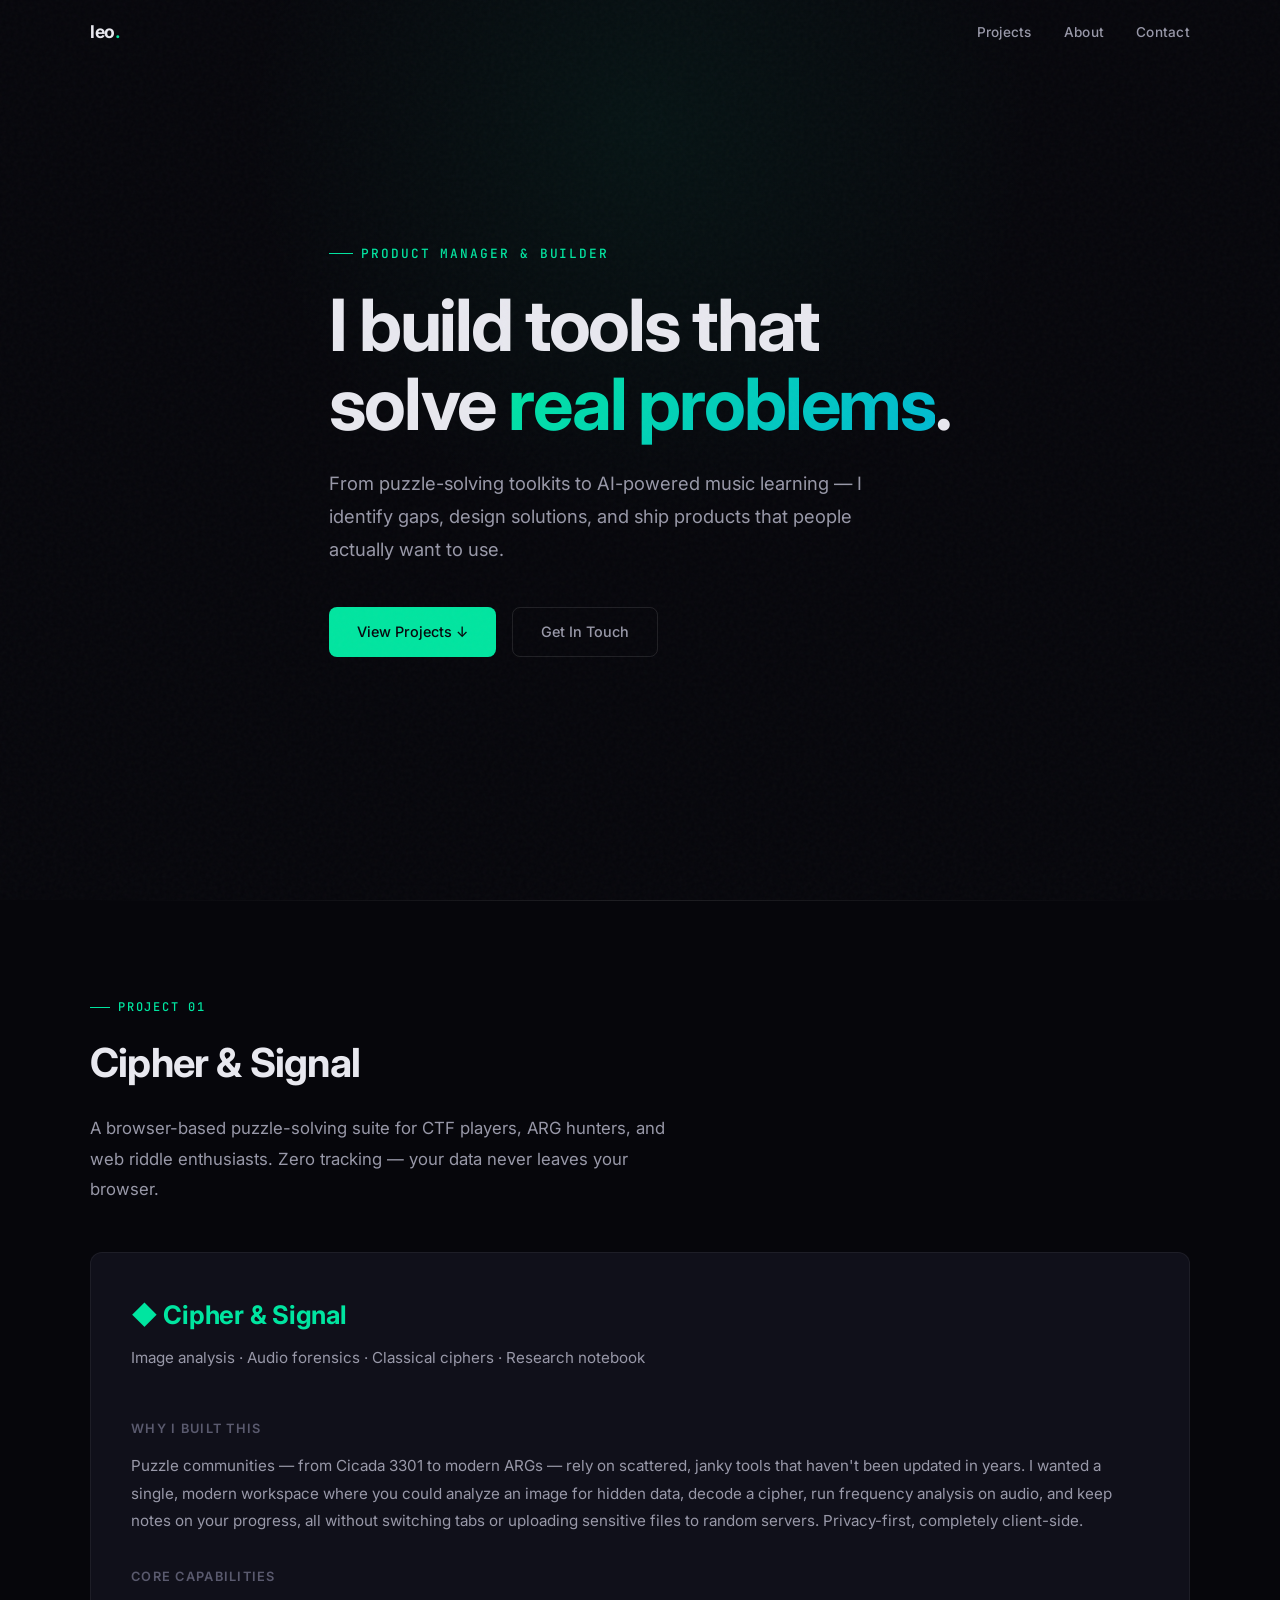
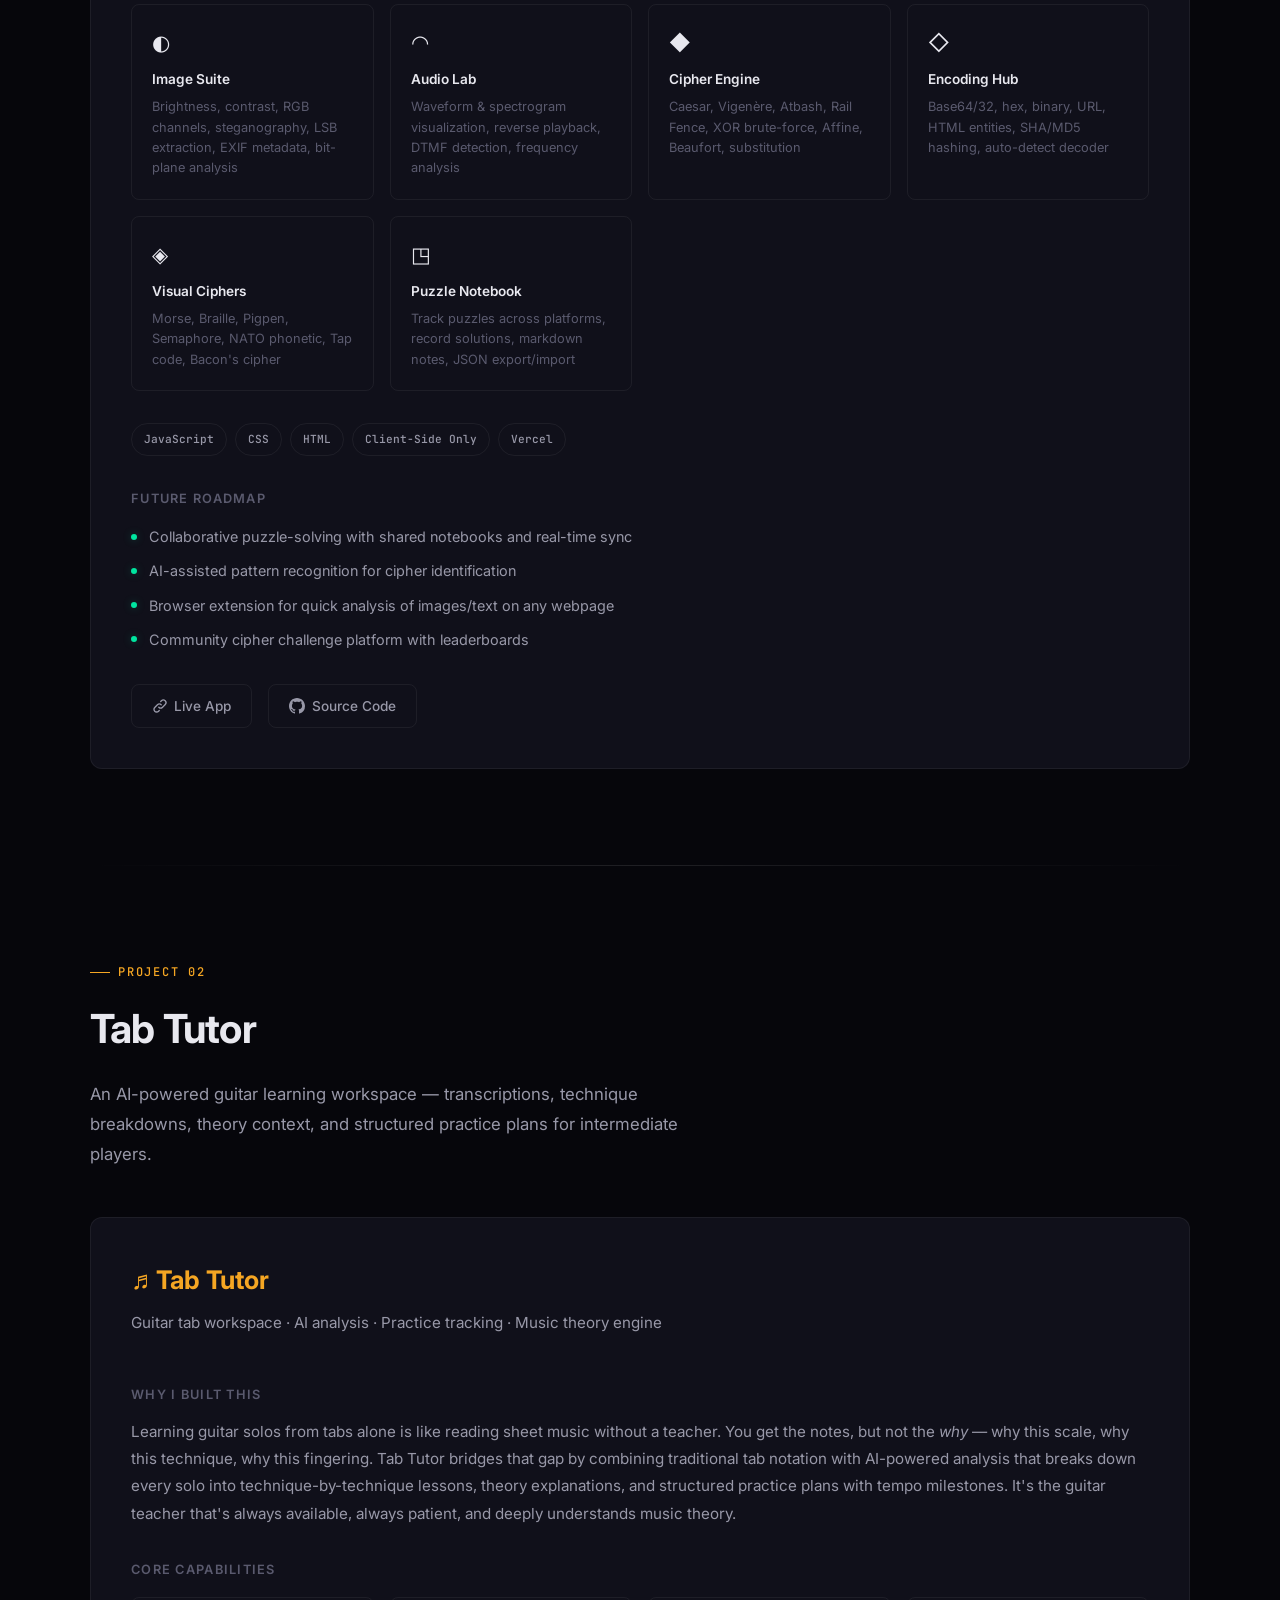
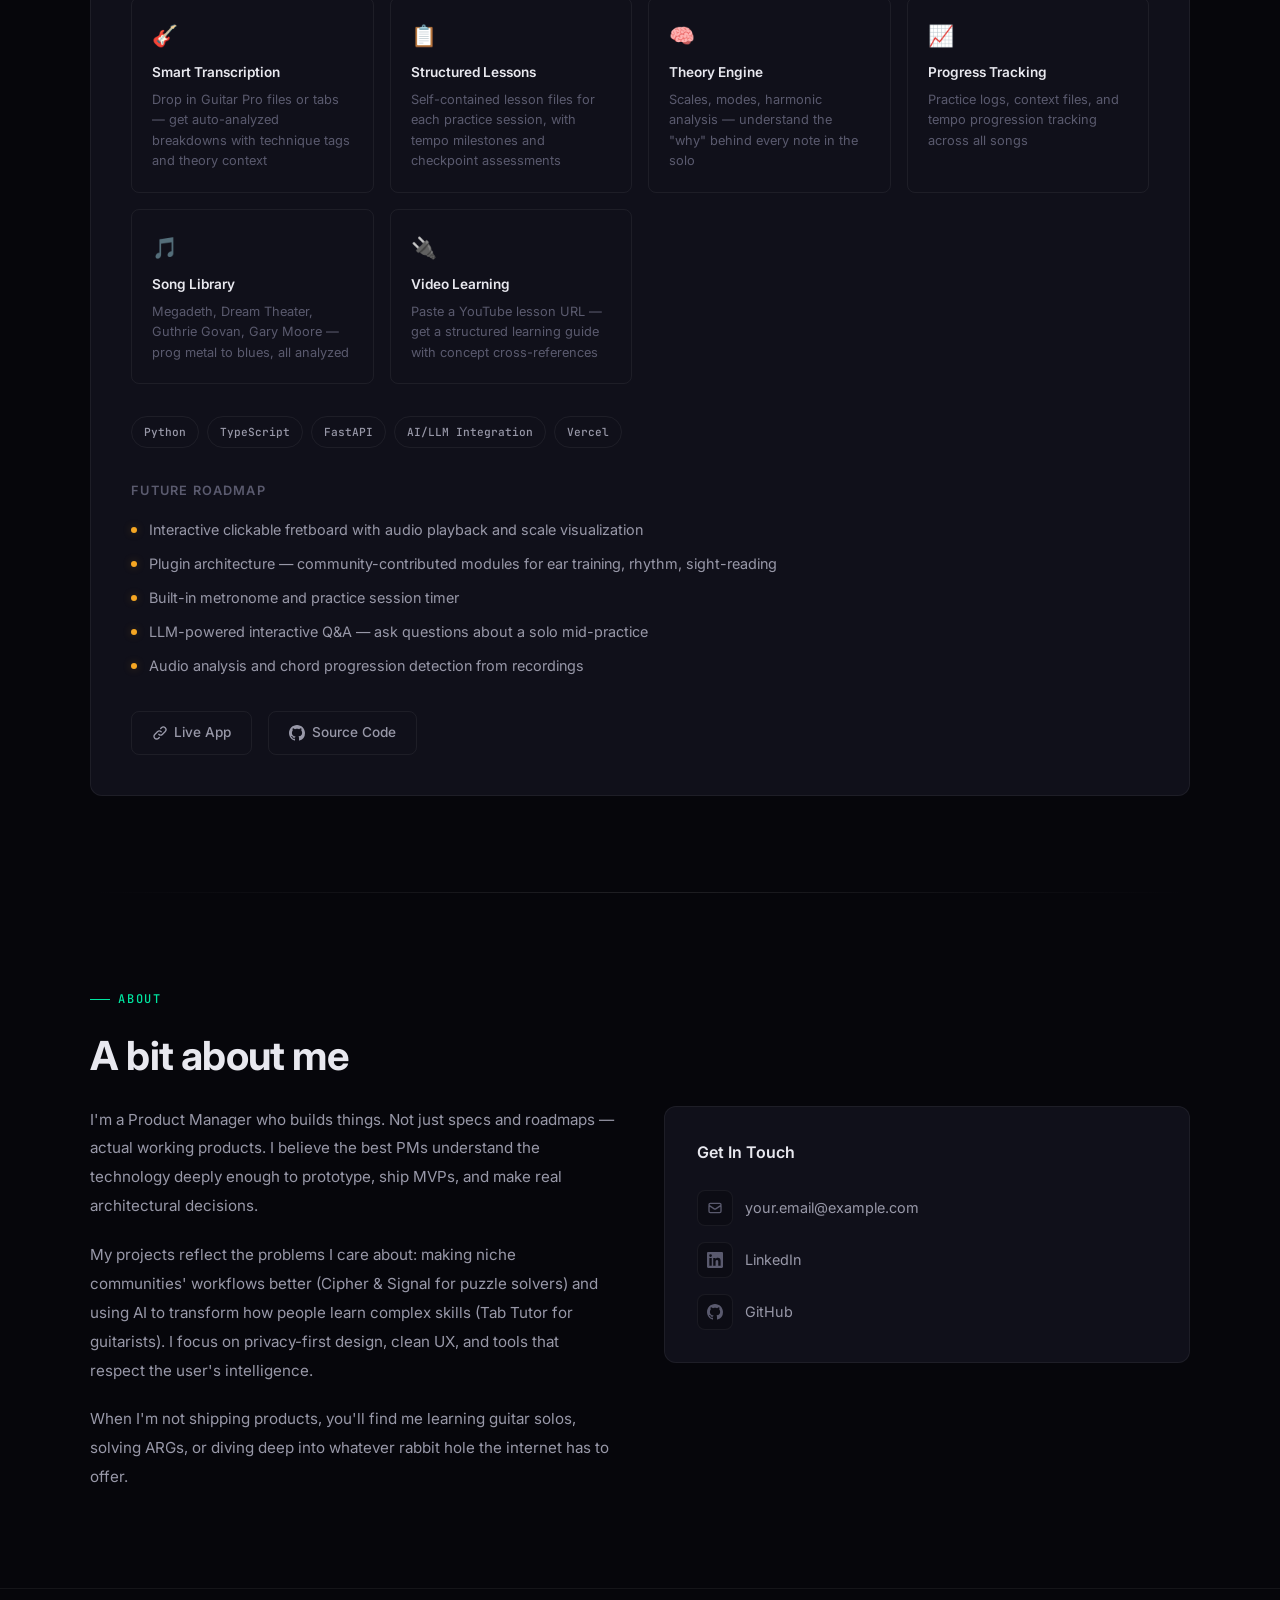
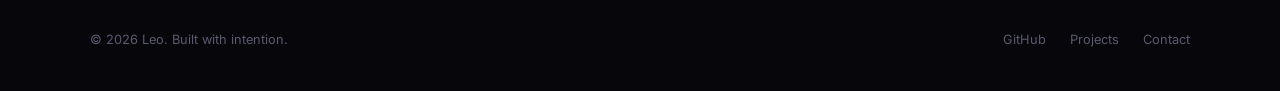
==== index.html @ 33e95590 "Portfolio website" ====
<!DOCTYPE html>
<html lang="en">
<head>
  <meta charset="UTF-8" />
  <meta name="viewport" content="width=device-width, initial-scale=1.0" />
  <title>Leo — Product Manager & Builder</title>
  <meta name="description" content="Portfolio of Leo — Product Manager building tools at the intersection of puzzle-solving, music, and AI." />
  <link rel="stylesheet" href="style.css" />
  <link rel="icon" href="data:image/svg+xml,<svg xmlns='http://www.w3.org/2000/svg' viewBox='0 0 100 100'><text y='.9em' font-size='90'>◆</text></svg>" />
</head>
<body>

  <!-- Navigation -->
  <nav class="nav">
    <div class="nav-inner">
      <a href="#" class="nav-logo">leo<span>.</span></a>
      <ul class="nav-links">
        <li><a href="#projects">Projects</a></li>
        <li><a href="#about">About</a></li>
        <li><a href="#contact">Contact</a></li>
      </ul>
      <button class="nav-toggle" aria-label="Toggle navigation">
        <span></span>
        <span></span>
        <span></span>
      </button>
    </div>
  </nav>

  <!-- Hero -->
  <section class="hero" id="hero">
    <div class="container hero-content">
      <p class="hero-label fade-up">Product Manager & Builder</p>
      <h1 class="fade-up delay-1">
        I build tools that<br />
        solve <span class="highlight">real problems</span>.
      </h1>
      <p class="hero-description fade-up delay-2">
        From puzzle-solving toolkits to AI-powered music learning — I identify gaps, design solutions, and ship products that people actually want to use.
      </p>
      <div class="hero-cta fade-up delay-3">
        <a href="#projects" class="btn btn-primary">View Projects ↓</a>
        <a href="#contact" class="btn btn-ghost">Get In Touch</a>
      </div>
    </div>
  </section>

  <hr class="section-divider" />

  <!-- Project 1: Cipher & Signal -->
  <section class="project-section" id="projects">
    <div class="container">
      <div class="fade-up">
        <p class="section-label cyan">Project 01</p>
        <h2 class="section-title">Cipher &amp; Signal</h2>
        <p class="section-description">
          A browser-based puzzle-solving suite for CTF players, ARG hunters, and web riddle enthusiasts. Zero tracking — your data never leaves your browser.
        </p>
      </div>

      <div class="project-card fade-up delay-1">
        <div class="project-header">
          <h3 class="project-name" style="color: var(--accent-cyan);">◆ Cipher &amp; Signal</h3>
          <p class="project-tagline">Image analysis · Audio forensics · Classical ciphers · Research notebook</p>
        </div>
        <div class="project-body">

          <div class="project-why">
            <h4>Why I Built This</h4>
            <p>
              Puzzle communities — from Cicada 3301 to modern ARGs — rely on scattered, janky tools that haven't been updated in years. I wanted a single, modern workspace where you could analyze an image for hidden data, decode a cipher, run frequency analysis on audio, and keep notes on your progress, all without switching tabs or uploading sensitive files to random servers. Privacy-first, completely client-side.
            </p>
          </div>

          <h4 style="font-size: 0.8rem; font-weight: 600; letter-spacing: 0.1em; text-transform: uppercase; color: var(--text-muted); margin-bottom: 1rem;">Core Capabilities</h4>
          <div class="features-grid">
            <div class="feature-item cyan">
              <div class="feature-icon">◐</div>
              <h5>Image Suite</h5>
              <p>Brightness, contrast, RGB channels, steganography, LSB extraction, EXIF metadata, bit-plane analysis</p>
            </div>
            <div class="feature-item cyan">
              <div class="feature-icon">◠</div>
              <h5>Audio Lab</h5>
              <p>Waveform &amp; spectrogram visualization, reverse playback, DTMF detection, frequency analysis</p>
            </div>
            <div class="feature-item cyan">
              <div class="feature-icon">◆</div>
              <h5>Cipher Engine</h5>
              <p>Caesar, Vigenère, Atbash, Rail Fence, XOR brute-force, Affine, Beaufort, substitution</p>
            </div>
            <div class="feature-item cyan">
              <div class="feature-icon">◇</div>
              <h5>Encoding Hub</h5>
              <p>Base64/32, hex, binary, URL, HTML entities, SHA/MD5 hashing, auto-detect decoder</p>
            </div>
            <div class="feature-item cyan">
              <div class="feature-icon">◈</div>
              <h5>Visual Ciphers</h5>
              <p>Morse, Braille, Pigpen, Semaphore, NATO phonetic, Tap code, Bacon's cipher</p>
            </div>
            <div class="feature-item cyan">
              <div class="feature-icon">◳</div>
              <h5>Puzzle Notebook</h5>
              <p>Track puzzles across platforms, record solutions, markdown notes, JSON export/import</p>
            </div>
          </div>

          <div class="tech-stack">
            <span class="tech-pill cyan">JavaScript</span>
            <span class="tech-pill cyan">CSS</span>
            <span class="tech-pill cyan">HTML</span>
            <span class="tech-pill cyan">Client-Side Only</span>
            <span class="tech-pill cyan">Vercel</span>
          </div>

          <div class="roadmap">
            <h4>Future Roadmap</h4>
            <div class="roadmap-items">
              <div class="roadmap-item">
                <span class="roadmap-dot cyan"></span>
                <span>Collaborative puzzle-solving with shared notebooks and real-time sync</span>
              </div>
              <div class="roadmap-item">
                <span class="roadmap-dot cyan"></span>
                <span>AI-assisted pattern recognition for cipher identification</span>
              </div>
              <div class="roadmap-item">
                <span class="roadmap-dot cyan"></span>
                <span>Browser extension for quick analysis of images/text on any webpage</span>
              </div>
              <div class="roadmap-item">
                <span class="roadmap-dot cyan"></span>
                <span>Community cipher challenge platform with leaderboards</span>
              </div>
            </div>
          </div>

          <div class="project-links">
            <a href="https://unravel-delta.vercel.app/" target="_blank" rel="noopener" class="project-link cyan">
              <svg xmlns="http://www.w3.org/2000/svg" fill="none" viewBox="0 0 24 24" stroke="currentColor" stroke-width="2"><path stroke-linecap="round" stroke-linejoin="round" d="M13.828 10.172a4 4 0 00-5.656 0l-4 4a4 4 0 105.656 5.656l1.102-1.101m-.758-4.899a4 4 0 005.656 0l4-4a4 4 0 00-5.656-5.656l-1.1 1.1" /></svg>
              Live App
            </a>
            <a href="https://github.com/RealBleedingLight/unravel" target="_blank" rel="noopener" class="project-link cyan">
              <svg xmlns="http://www.w3.org/2000/svg" viewBox="0 0 24 24" fill="currentColor"><path d="M12 0C5.37 0 0 5.37 0 12c0 5.31 3.435 9.795 8.205 11.385.6.105.825-.255.825-.57 0-.285-.015-1.23-.015-2.235-3.015.555-3.795-.735-4.035-1.41-.135-.345-.72-1.41-1.23-1.695-.42-.225-1.02-.78-.015-.795.945-.015 1.62.87 1.845 1.23 1.08 1.815 2.805 1.305 3.495.99.105-.78.42-1.305.765-1.605-2.67-.3-5.46-1.335-5.46-5.925 0-1.305.465-2.385 1.23-3.225-.12-.3-.54-1.53.12-3.18 0 0 1.005-.315 3.3 1.23.96-.27 1.98-.405 3-.405s2.04.135 3 .405c2.295-1.56 3.3-1.23 3.3-1.23.66 1.65.24 2.88.12 3.18.765.84 1.23 1.905 1.23 3.225 0 4.605-2.805 5.625-5.475 5.925.435.375.81 1.095.81 2.22 0 1.605-.015 2.895-.015 3.3 0 .315.225.69.825.57A12.02 12.02 0 0024 12c0-6.63-5.37-12-12-12z"/></svg>
              Source Code
            </a>
          </div>

        </div>
      </div>
    </div>
  </section>

  <hr class="section-divider" />

  <!-- Project 2: Tab Tutor -->
  <section class="project-section">
    <div class="container">
      <div class="fade-up">
        <p class="section-label amber">Project 02</p>
        <h2 class="section-title">Tab Tutor</h2>
        <p class="section-description">
          An AI-powered guitar learning workspace — transcriptions, technique breakdowns, theory context, and structured practice plans for intermediate players.
        </p>
      </div>

      <div class="project-card fade-up delay-1">
        <div class="project-header">
          <h3 class="project-name" style="color: var(--accent-amber);">♬ Tab Tutor</h3>
          <p class="project-tagline">Guitar tab workspace · AI analysis · Practice tracking · Music theory engine</p>
        </div>
        <div class="project-body">

          <div class="project-why">
            <h4>Why I Built This</h4>
            <p>
              Learning guitar solos from tabs alone is like reading sheet music without a teacher. You get the notes, but not the <em>why</em> — why this scale, why this technique, why this fingering. Tab Tutor bridges that gap by combining traditional tab notation with AI-powered analysis that breaks down every solo into technique-by-technique lessons, theory explanations, and structured practice plans with tempo milestones. It's the guitar teacher that's always available, always patient, and deeply understands music theory.
            </p>
          </div>

          <h4 style="font-size: 0.8rem; font-weight: 600; letter-spacing: 0.1em; text-transform: uppercase; color: var(--text-muted); margin-bottom: 1rem;">Core Capabilities</h4>
          <div class="features-grid">
            <div class="feature-item amber">
              <div class="feature-icon">🎸</div>
              <h5>Smart Transcription</h5>
              <p>Drop in Guitar Pro files or tabs — get auto-analyzed breakdowns with technique tags and theory context</p>
            </div>
            <div class="feature-item amber">
              <div class="feature-icon">📋</div>
              <h5>Structured Lessons</h5>
              <p>Self-contained lesson files for each practice session, with tempo milestones and checkpoint assessments</p>
            </div>
            <div class="feature-item amber">
              <div class="feature-icon">🧠</div>
              <h5>Theory Engine</h5>
              <p>Scales, modes, harmonic analysis — understand the "why" behind every note in the solo</p>
            </div>
            <div class="feature-item amber">
              <div class="feature-icon">📈</div>
              <h5>Progress Tracking</h5>
              <p>Practice logs, context files, and tempo progression tracking across all songs</p>
            </div>
            <div class="feature-item amber">
              <div class="feature-icon">🎵</div>
              <h5>Song Library</h5>
              <p>Megadeth, Dream Theater, Guthrie Govan, Gary Moore — prog metal to blues, all analyzed</p>
            </div>
            <div class="feature-item amber">
              <div class="feature-icon">🔌</div>
              <h5>Video Learning</h5>
              <p>Paste a YouTube lesson URL — get a structured learning guide with concept cross-references</p>
            </div>
          </div>

          <div class="tech-stack">
            <span class="tech-pill amber">Python</span>
            <span class="tech-pill amber">TypeScript</span>
            <span class="tech-pill amber">FastAPI</span>
            <span class="tech-pill amber">AI/LLM Integration</span>
            <span class="tech-pill amber">Vercel</span>
          </div>

          <div class="roadmap">
            <h4>Future Roadmap</h4>
            <div class="roadmap-items">
              <div class="roadmap-item">
                <span class="roadmap-dot amber"></span>
                <span>Interactive clickable fretboard with audio playback and scale visualization</span>
              </div>
              <div class="roadmap-item">
                <span class="roadmap-dot amber"></span>
                <span>Plugin architecture — community-contributed modules for ear training, rhythm, sight-reading</span>
              </div>
              <div class="roadmap-item">
                <span class="roadmap-dot amber"></span>
                <span>Built-in metronome and practice session timer</span>
              </div>
              <div class="roadmap-item">
                <span class="roadmap-dot amber"></span>
                <span>LLM-powered interactive Q&amp;A — ask questions about a solo mid-practice</span>
              </div>
              <div class="roadmap-item">
                <span class="roadmap-dot amber"></span>
                <span>Audio analysis and chord progression detection from recordings</span>
              </div>
            </div>
          </div>

          <div class="project-links">
            <a href="https://tab-tutor-x.vercel.app/login" target="_blank" rel="noopener" class="project-link amber">
              <svg xmlns="http://www.w3.org/2000/svg" fill="none" viewBox="0 0 24 24" stroke="currentColor" stroke-width="2"><path stroke-linecap="round" stroke-linejoin="round" d="M13.828 10.172a4 4 0 00-5.656 0l-4 4a4 4 0 105.656 5.656l1.102-1.101m-.758-4.899a4 4 0 005.656 0l4-4a4 4 0 00-5.656-5.656l-1.1 1.1" /></svg>
              Live App
            </a>
            <a href="https://github.com/RealBleedingLight/tab" target="_blank" rel="noopener" class="project-link amber">
              <svg xmlns="http://www.w3.org/2000/svg" viewBox="0 0 24 24" fill="currentColor"><path d="M12 0C5.37 0 0 5.37 0 12c0 5.31 3.435 9.795 8.205 11.385.6.105.825-.255.825-.57 0-.285-.015-1.23-.015-2.235-3.015.555-3.795-.735-4.035-1.41-.135-.345-.72-1.41-1.23-1.695-.42-.225-1.02-.78-.015-.795.945-.015 1.62.87 1.845 1.23 1.08 1.815 2.805 1.305 3.495.99.105-.78.42-1.305.765-1.605-2.67-.3-5.46-1.335-5.46-5.925 0-1.305.465-2.385 1.23-3.225-.12-.3-.54-1.53.12-3.18 0 0 1.005-.315 3.3 1.23.96-.27 1.98-.405 3-.405s2.04.135 3 .405c2.295-1.56 3.3-1.23 3.3-1.23.66 1.65.24 2.88.12 3.18.765.84 1.23 1.905 1.23 3.225 0 4.605-2.805 5.625-5.475 5.925.435.375.81 1.095.81 2.22 0 1.605-.015 2.895-.015 3.3 0 .315.225.69.825.57A12.02 12.02 0 0024 12c0-6.63-5.37-12-12-12z"/></svg>
              Source Code
            </a>
          </div>

        </div>
      </div>
    </div>
  </section>

  <hr class="section-divider" />

  <!-- About & Contact -->
  <section id="about">
    <div class="container">
      <div class="fade-up">
        <p class="section-label cyan">About</p>
        <h2 class="section-title">A bit about me</h2>
      </div>

      <div class="about-grid fade-up delay-1">
        <div class="about-text">
          <p>
            I'm a Product Manager who builds things. Not just specs and roadmaps — actual working products. I believe the best PMs understand the technology deeply enough to prototype, ship MVPs, and make real architectural decisions.
          </p>
          <p>
            My projects reflect the problems I care about: making niche communities' workflows better (Cipher &amp; Signal for puzzle solvers) and using AI to transform how people learn complex skills (Tab Tutor for guitarists). I focus on privacy-first design, clean UX, and tools that respect the user's intelligence.
          </p>
          <p>
            When I'm not shipping products, you'll find me learning guitar solos, solving ARGs, or diving deep into whatever rabbit hole the internet has to offer.
          </p>
        </div>

        <div class="contact-card" id="contact">
          <h3>Get In Touch</h3>
          <div class="contact-list">
            <a href="mailto:your.email@example.com" class="contact-item">
              <div class="contact-icon">
                <svg xmlns="http://www.w3.org/2000/svg" fill="none" viewBox="0 0 24 24" stroke="currentColor" stroke-width="2"><path stroke-linecap="round" stroke-linejoin="round" d="M3 8l7.89 5.26a2 2 0 002.22 0L21 8M5 19h14a2 2 0 002-2V7a2 2 0 00-2-2H5a2 2 0 00-2 2v10a2 2 0 002 2z" /></svg>
              </div>
              your.email@example.com
            </a>
            <a href="https://linkedin.com/in/your-profile" target="_blank" rel="noopener" class="contact-item">
              <div class="contact-icon">
                <svg xmlns="http://www.w3.org/2000/svg" viewBox="0 0 24 24" fill="currentColor"><path d="M20.447 20.452h-3.554v-5.569c0-1.328-.027-3.037-1.852-3.037-1.853 0-2.136 1.445-2.136 2.939v5.667H9.351V9h3.414v1.561h.046c.477-.9 1.637-1.85 3.37-1.85 3.601 0 4.267 2.37 4.267 5.455v6.286zM5.337 7.433a2.062 2.062 0 01-2.063-2.065 2.064 2.064 0 112.063 2.065zm1.782 13.019H3.555V9h3.564v11.452zM22.225 0H1.771C.792 0 0 .774 0 1.729v20.542C0 23.227.792 24 1.771 24h20.451C23.2 24 24 23.227 24 22.271V1.729C24 .774 23.2 0 22.222 0h.003z"/></svg>
              </div>
              LinkedIn
            </a>
            <a href="https://github.com/RealBleedingLight" target="_blank" rel="noopener" class="contact-item">
              <div class="contact-icon">
                <svg xmlns="http://www.w3.org/2000/svg" viewBox="0 0 24 24" fill="currentColor"><path d="M12 0C5.37 0 0 5.37 0 12c0 5.31 3.435 9.795 8.205 11.385.6.105.825-.255.825-.57 0-.285-.015-1.23-.015-2.235-3.015.555-3.795-.735-4.035-1.41-.135-.345-.72-1.41-1.23-1.695-.42-.225-1.02-.78-.015-.795.945-.015 1.62.87 1.845 1.23 1.08 1.815 2.805 1.305 3.495.99.105-.78.42-1.305.765-1.605-2.67-.3-5.46-1.335-5.46-5.925 0-1.305.465-2.385 1.23-3.225-.12-.3-.54-1.53.12-3.18 0 0 1.005-.315 3.3 1.23.96-.27 1.98-.405 3-.405s2.04.135 3 .405c2.295-1.56 3.3-1.23 3.3-1.23.66 1.65.24 2.88.12 3.18.765.84 1.23 1.905 1.23 3.225 0 4.605-2.805 5.625-5.475 5.925.435.375.81 1.095.81 2.22 0 1.605-.015 2.895-.015 3.3 0 .315.225.69.825.57A12.02 12.02 0 0024 12c0-6.63-5.37-12-12-12z"/></svg>
              </div>
              GitHub
            </a>
          </div>
        </div>
      </div>
    </div>
  </section>

  <!-- Footer -->
  <footer class="footer">
    <div class="footer-inner">
      <p class="footer-text">© 2026 Leo. Built with intention.</p>
      <div class="footer-links">
        <a href="https://github.com/RealBleedingLight" target="_blank" rel="noopener">GitHub</a>
        <a href="#projects">Projects</a>
        <a href="#contact">Contact</a>
      </div>
    </div>
  </footer>

  <script src="script.js"></script>
</body>
</html>
---- style.css ----
/* ============================================
   Portfolio — Dark Theme
   ============================================ */

@import url('https://fonts.googleapis.com/css2?family=Inter:wght@300;400;500;600;700&family=JetBrains+Mono:wght@400;500&display=swap');

/* --- Reset & Base --- */
*, *::before, *::after {
  margin: 0;
  padding: 0;
  box-sizing: border-box;
}

:root {
  --bg-primary: #06060b;
  --bg-secondary: #0c0c14;
  --bg-card: #10101a;
  --bg-card-hover: #14142a;
  --border-subtle: rgba(255, 255, 255, 0.06);
  --border-accent: rgba(255, 255, 255, 0.1);

  --text-primary: #e8e8ef;
  --text-secondary: #9898a8;
  --text-muted: #5a5a6e;

  --accent-cyan: #00e5a0;
  --accent-cyan-dim: rgba(0, 229, 160, 0.15);
  --accent-cyan-glow: rgba(0, 229, 160, 0.25);

  --accent-amber: #f5a623;
  --accent-amber-dim: rgba(245, 166, 35, 0.15);
  --accent-amber-glow: rgba(245, 166, 35, 0.25);

  --font-body: 'Inter', -apple-system, BlinkMacSystemFont, sans-serif;
  --font-mono: 'JetBrains Mono', 'Fira Code', monospace;

  --radius: 12px;
  --radius-sm: 8px;
  --transition: 0.3s cubic-bezier(0.4, 0, 0.2, 1);
}

html {
  scroll-behavior: smooth;
  scrollbar-width: thin;
  scrollbar-color: var(--text-muted) transparent;
}

body {
  font-family: var(--font-body);
  background: var(--bg-primary);
  color: var(--text-primary);
  line-height: 1.7;
  -webkit-font-smoothing: antialiased;
  overflow-x: hidden;
}

::selection {
  background: var(--accent-cyan-dim);
  color: var(--accent-cyan);
}

a {
  text-decoration: none;
  color: inherit;
  transition: color var(--transition);
}

img {
  max-width: 100%;
  display: block;
}

/* --- Noise Texture Overlay --- */
body::before {
  content: '';
  position: fixed;
  inset: 0;
  background-image: url("data:image/svg+xml,%3Csvg viewBox='0 0 256 256' xmlns='http://www.w3.org/2000/svg'%3E%3Cfilter id='n'%3E%3CfeTurbulence type='fractalNoise' baseFrequency='0.9' numOctaves='4' stitchTiles='stitch'/%3E%3C/filter%3E%3Crect width='100%25' height='100%25' filter='url(%23n)' opacity='0.03'/%3E%3C/svg%3E");
  pointer-events: none;
  z-index: 9999;
}

/* --- Navigation --- */
.nav {
  position: fixed;
  top: 0;
  left: 0;
  width: 100%;
  z-index: 1000;
  padding: 0 2rem;
  transition: background var(--transition), backdrop-filter var(--transition);
}

.nav.scrolled {
  background: rgba(6, 6, 11, 0.85);
  backdrop-filter: blur(20px) saturate(1.2);
  border-bottom: 1px solid var(--border-subtle);
}

.nav-inner {
  max-width: 1100px;
  margin: 0 auto;
  display: flex;
  align-items: center;
  justify-content: space-between;
  height: 64px;
}

.nav-logo {
  font-weight: 700;
  font-size: 1.1rem;
  letter-spacing: -0.02em;
  color: var(--text-primary);
}

.nav-logo span {
  color: var(--accent-cyan);
}

.nav-links {
  display: flex;
  gap: 2rem;
  list-style: none;
}

.nav-links a {
  font-size: 0.85rem;
  font-weight: 500;
  color: var(--text-secondary);
  letter-spacing: 0.02em;
  position: relative;
  padding: 0.25rem 0;
}

.nav-links a::after {
  content: '';
  position: absolute;
  bottom: -2px;
  left: 0;
  width: 0;
  height: 2px;
  background: var(--accent-cyan);
  transition: width var(--transition);
  border-radius: 1px;
}

.nav-links a:hover {
  color: var(--text-primary);
}

.nav-links a:hover::after {
  width: 100%;
}

/* Mobile nav toggle */
.nav-toggle {
  display: none;
  background: none;
  border: none;
  cursor: pointer;
  padding: 0.5rem;
}

.nav-toggle span {
  display: block;
  width: 22px;
  height: 2px;
  background: var(--text-secondary);
  margin: 5px 0;
  transition: var(--transition);
  border-radius: 2px;
}

/* --- Sections --- */
section {
  padding: 6rem 2rem;
}

.container {
  max-width: 1100px;
  margin: 0 auto;
}

/* --- Hero --- */
.hero {
  min-height: 100vh;
  display: flex;
  align-items: center;
  position: relative;
  overflow: hidden;
}

.hero::before {
  content: '';
  position: absolute;
  top: -30%;
  left: 50%;
  transform: translateX(-50%);
  width: 800px;
  height: 800px;
  background: radial-gradient(circle, rgba(0, 229, 160, 0.06) 0%, transparent 70%);
  pointer-events: none;
}

.hero-content {
  position: relative;
  z-index: 1;
}

.hero-label {
  font-family: var(--font-mono);
  font-size: 0.8rem;
  font-weight: 500;
  color: var(--accent-cyan);
  letter-spacing: 0.15em;
  text-transform: uppercase;
  margin-bottom: 1.25rem;
  display: flex;
  align-items: center;
  gap: 0.5rem;
}

.hero-label::before {
  content: '';
  width: 24px;
  height: 1px;
  background: var(--accent-cyan);
}

.hero h1 {
  font-size: clamp(2.8rem, 6vw, 4.5rem);
  font-weight: 700;
  letter-spacing: -0.03em;
  line-height: 1.1;
  margin-bottom: 1.5rem;
}

.hero h1 .highlight {
  background: linear-gradient(135deg, var(--accent-cyan), #00b8d4);
  -webkit-background-clip: text;
  -webkit-text-fill-color: transparent;
  background-clip: text;
}

.hero-description {
  font-size: 1.15rem;
  color: var(--text-secondary);
  max-width: 560px;
  line-height: 1.8;
  margin-bottom: 2.5rem;
}

.hero-cta {
  display: flex;
  gap: 1rem;
  flex-wrap: wrap;
}

.btn {
  display: inline-flex;
  align-items: center;
  gap: 0.5rem;
  padding: 0.75rem 1.75rem;
  border-radius: var(--radius-sm);
  font-size: 0.9rem;
  font-weight: 500;
  transition: all var(--transition);
  cursor: pointer;
  border: none;
  font-family: var(--font-body);
}

.btn-primary {
  background: var(--accent-cyan);
  color: var(--bg-primary);
}

.btn-primary:hover {
  box-shadow: 0 0 30px var(--accent-cyan-glow);
  transform: translateY(-2px);
}

.btn-ghost {
  background: transparent;
  color: var(--text-secondary);
  border: 1px solid var(--border-accent);
}

.btn-ghost:hover {
  border-color: var(--text-secondary);
  color: var(--text-primary);
  transform: translateY(-2px);
}

/* --- Section Headers --- */
.section-label {
  font-family: var(--font-mono);
  font-size: 0.75rem;
  font-weight: 500;
  letter-spacing: 0.15em;
  text-transform: uppercase;
  margin-bottom: 0.75rem;
  display: flex;
  align-items: center;
  gap: 0.5rem;
}

.section-label::before {
  content: '';
  width: 20px;
  height: 1px;
}

.section-label.cyan {
  color: var(--accent-cyan);
}

.section-label.cyan::before {
  background: var(--accent-cyan);
}

.section-label.amber {
  color: var(--accent-amber);
}

.section-label.amber::before {
  background: var(--accent-amber);
}

.section-title {
  font-size: clamp(1.8rem, 4vw, 2.5rem);
  font-weight: 700;
  letter-spacing: -0.02em;
  margin-bottom: 1rem;
}

.section-description {
  font-size: 1.05rem;
  color: var(--text-secondary);
  max-width: 600px;
  line-height: 1.8;
  margin-bottom: 3rem;
}

/* --- Project Cards --- */
.project-section {
  position: relative;
}

.project-card {
  background: var(--bg-card);
  border: 1px solid var(--border-subtle);
  border-radius: var(--radius);
  overflow: hidden;
  transition: all var(--transition);
}

.project-card:hover {
  border-color: var(--border-accent);
  background: var(--bg-card-hover);
}

.project-header {
  padding: 2.5rem 2.5rem 0;
}

.project-body {
  padding: 1.5rem 2.5rem 2.5rem;
}

.project-name {
  font-size: 1.6rem;
  font-weight: 700;
  letter-spacing: -0.01em;
  margin-bottom: 0.5rem;
}

.project-tagline {
  font-size: 0.95rem;
  color: var(--text-secondary);
  margin-bottom: 1.5rem;
}

.project-why {
  margin-bottom: 2rem;
}

.project-why h4 {
  font-size: 0.8rem;
  font-weight: 600;
  letter-spacing: 0.1em;
  text-transform: uppercase;
  color: var(--text-muted);
  margin-bottom: 0.75rem;
}

.project-why p {
  color: var(--text-secondary);
  font-size: 0.95rem;
  line-height: 1.8;
}

/* Feature grid */
.features-grid {
  display: grid;
  grid-template-columns: repeat(auto-fit, minmax(200px, 1fr));
  gap: 1rem;
  margin-bottom: 2rem;
}

.feature-item {
  padding: 1.25rem;
  border-radius: var(--radius-sm);
  border: 1px solid var(--border-subtle);
  transition: all var(--transition);
}

.feature-item:hover {
  border-color: var(--border-accent);
}

.feature-item.cyan:hover {
  border-color: rgba(0, 229, 160, 0.3);
  box-shadow: inset 0 0 30px rgba(0, 229, 160, 0.03);
}

.feature-item.amber:hover {
  border-color: rgba(245, 166, 35, 0.3);
  box-shadow: inset 0 0 30px rgba(245, 166, 35, 0.03);
}

.feature-icon {
  font-size: 1.3rem;
  margin-bottom: 0.5rem;
}

.feature-item h5 {
  font-size: 0.85rem;
  font-weight: 600;
  margin-bottom: 0.35rem;
}

.feature-item p {
  font-size: 0.8rem;
  color: var(--text-muted);
  line-height: 1.6;
}

/* Tech stack pills */
.tech-stack {
  display: flex;
  flex-wrap: wrap;
  gap: 0.5rem;
  margin-bottom: 2rem;
}

.tech-pill {
  font-family: var(--font-mono);
  font-size: 0.7rem;
  font-weight: 500;
  padding: 0.35rem 0.75rem;
  border-radius: 100px;
  border: 1px solid var(--border-subtle);
  color: var(--text-secondary);
  transition: all var(--transition);
}

.tech-pill.cyan:hover {
  border-color: var(--accent-cyan);
  color: var(--accent-cyan);
  box-shadow: 0 0 12px var(--accent-cyan-dim);
}

.tech-pill.amber:hover {
  border-color: var(--accent-amber);
  color: var(--accent-amber);
  box-shadow: 0 0 12px var(--accent-amber-dim);
}

/* Roadmap */
.roadmap {
  margin-bottom: 2rem;
}

.roadmap h4 {
  font-size: 0.8rem;
  font-weight: 600;
  letter-spacing: 0.1em;
  text-transform: uppercase;
  color: var(--text-muted);
  margin-bottom: 1rem;
}

.roadmap-items {
  display: flex;
  flex-direction: column;
  gap: 0.6rem;
}

.roadmap-item {
  display: flex;
  align-items: flex-start;
  gap: 0.75rem;
  font-size: 0.9rem;
  color: var(--text-secondary);
}

.roadmap-dot {
  width: 6px;
  height: 6px;
  border-radius: 50%;
  margin-top: 0.55rem;
  flex-shrink: 0;
}

.roadmap-dot.cyan {
  background: var(--accent-cyan);
  box-shadow: 0 0 8px var(--accent-cyan-glow);
}

.roadmap-dot.amber {
  background: var(--accent-amber);
  box-shadow: 0 0 8px var(--accent-amber-glow);
}

/* Project links */
.project-links {
  display: flex;
  gap: 1rem;
  flex-wrap: wrap;
}

.project-link {
  display: inline-flex;
  align-items: center;
  gap: 0.4rem;
  font-size: 0.85rem;
  font-weight: 500;
  padding: 0.6rem 1.25rem;
  border-radius: var(--radius-sm);
  border: 1px solid var(--border-subtle);
  color: var(--text-secondary);
  transition: all var(--transition);
}

.project-link:hover {
  transform: translateY(-2px);
}

.project-link.cyan:hover {
  border-color: var(--accent-cyan);
  color: var(--accent-cyan);
  box-shadow: 0 0 20px var(--accent-cyan-dim);
}

.project-link.amber:hover {
  border-color: var(--accent-amber);
  color: var(--accent-amber);
  box-shadow: 0 0 20px var(--accent-amber-dim);
}

.project-link svg {
  width: 16px;
  height: 16px;
}

/* --- Divider --- */
.section-divider {
  border: none;
  height: 1px;
  background: linear-gradient(90deg, transparent, var(--border-accent), transparent);
  margin: 0 auto;
  max-width: 1100px;
}

/* --- About Section --- */
.about-grid {
  display: grid;
  grid-template-columns: 1fr 1fr;
  gap: 3rem;
  align-items: start;
}

.about-text p {
  color: var(--text-secondary);
  font-size: 0.95rem;
  line-height: 1.9;
  margin-bottom: 1.25rem;
}

.about-text p:last-child {
  margin-bottom: 0;
}

.contact-card {
  background: var(--bg-card);
  border: 1px solid var(--border-subtle);
  border-radius: var(--radius);
  padding: 2rem;
}

.contact-card h3 {
  font-size: 1rem;
  font-weight: 600;
  margin-bottom: 1.5rem;
  color: var(--text-primary);
}

.contact-list {
  display: flex;
  flex-direction: column;
  gap: 1rem;
}

.contact-item {
  display: flex;
  align-items: center;
  gap: 0.75rem;
  font-size: 0.9rem;
  color: var(--text-secondary);
  transition: color var(--transition);
}

.contact-item:hover {
  color: var(--accent-cyan);
}

.contact-icon {
  width: 36px;
  height: 36px;
  display: flex;
  align-items: center;
  justify-content: center;
  border-radius: var(--radius-sm);
  background: var(--bg-secondary);
  border: 1px solid var(--border-subtle);
  flex-shrink: 0;
}

.contact-icon svg {
  width: 16px;
  height: 16px;
  color: var(--text-muted);
  transition: color var(--transition);
}

.contact-item:hover .contact-icon svg {
  color: var(--accent-cyan);
}

/* --- Footer --- */
.footer {
  padding: 2.5rem 2rem;
  border-top: 1px solid var(--border-subtle);
}

.footer-inner {
  max-width: 1100px;
  margin: 0 auto;
  display: flex;
  align-items: center;
  justify-content: space-between;
}

.footer-text {
  font-size: 0.8rem;
  color: var(--text-muted);
}

.footer-links {
  display: flex;
  gap: 1.5rem;
}

.footer-links a {
  font-size: 0.8rem;
  color: var(--text-muted);
  transition: color var(--transition);
}

.footer-links a:hover {
  color: var(--accent-cyan);
}

/* --- Animations --- */
.fade-up {
  opacity: 0;
  transform: translateY(30px);
  transition: opacity 0.7s ease, transform 0.7s ease;
}

.fade-up.visible {
  opacity: 1;
  transform: translateY(0);
}

/* stagger delay for children */
.fade-up.delay-1 { transition-delay: 0.1s; }
.fade-up.delay-2 { transition-delay: 0.2s; }
.fade-up.delay-3 { transition-delay: 0.3s; }
.fade-up.delay-4 { transition-delay: 0.4s; }

/* --- Responsive --- */
@media (max-width: 768px) {
  section {
    padding: 4rem 1.25rem;
  }

  .nav-links {
    display: none;
    position: fixed;
    top: 64px;
    left: 0;
    width: 100%;
    flex-direction: column;
    background: rgba(6, 6, 11, 0.97);
    backdrop-filter: blur(20px);
    padding: 1.5rem;
    gap: 0;
    border-bottom: 1px solid var(--border-subtle);
  }

  .nav-links.open {
    display: flex;
  }

  .nav-links a {
    padding: 1rem 0;
    border-bottom: 1px solid var(--border-subtle);
    font-size: 1rem;
  }

  .nav-links a:last-child {
    border-bottom: none;
  }

  .nav-toggle {
    display: block;
  }

  .nav-toggle.open span:nth-child(1) {
    transform: rotate(45deg) translate(5px, 5px);
  }

  .nav-toggle.open span:nth-child(2) {
    opacity: 0;
  }

  .nav-toggle.open span:nth-child(3) {
    transform: rotate(-45deg) translate(5px, -5px);
  }

  .hero h1 {
    font-size: 2.2rem;
  }

  .about-grid {
    grid-template-columns: 1fr;
  }

  .features-grid {
    grid-template-columns: 1fr;
  }

  .project-header,
  .project-body {
    padding-left: 1.5rem;
    padding-right: 1.5rem;
  }

  .footer-inner {
    flex-direction: column;
    gap: 1rem;
    text-align: center;
  }
}

@media (max-width: 480px) {
  .hero h1 {
    font-size: 1.8rem;
  }

  .hero-description {
    font-size: 1rem;
  }

  .hero-cta {
    flex-direction: column;
  }

  .btn {
    justify-content: center;
  }
}
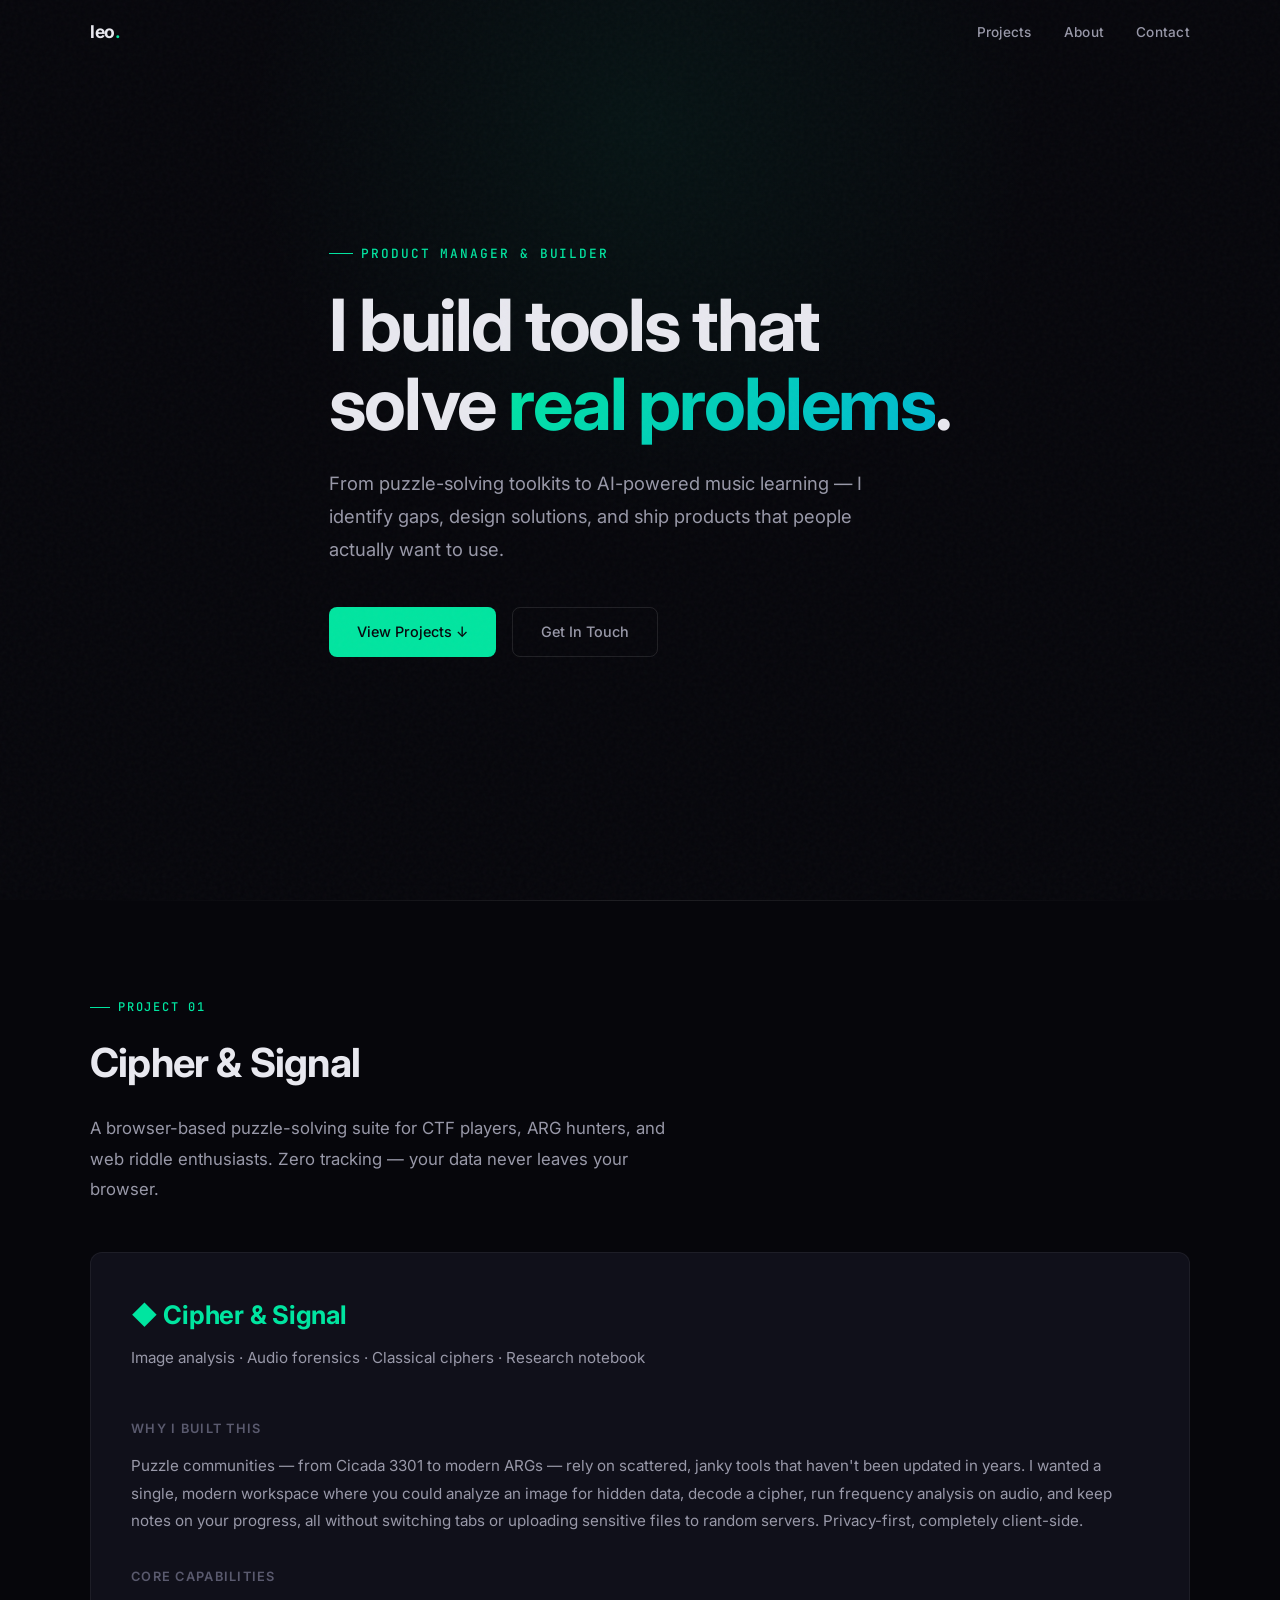
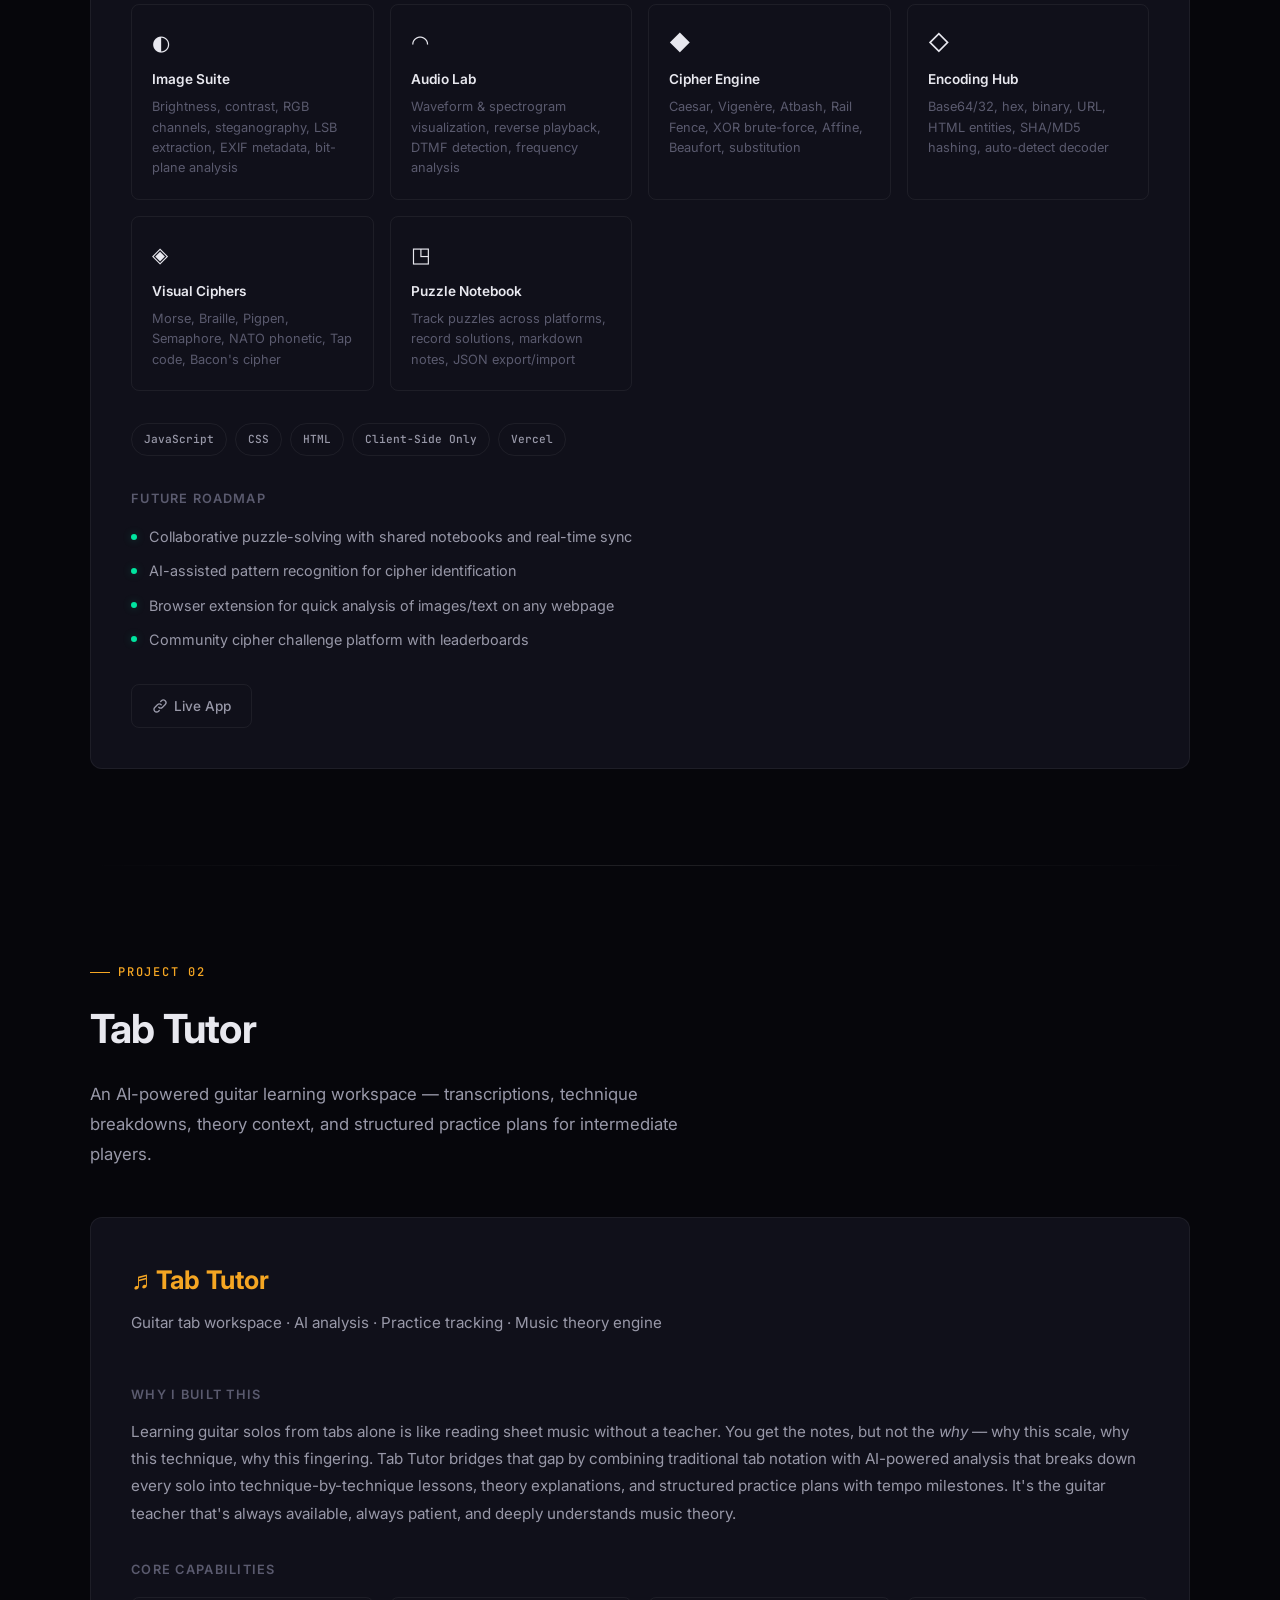
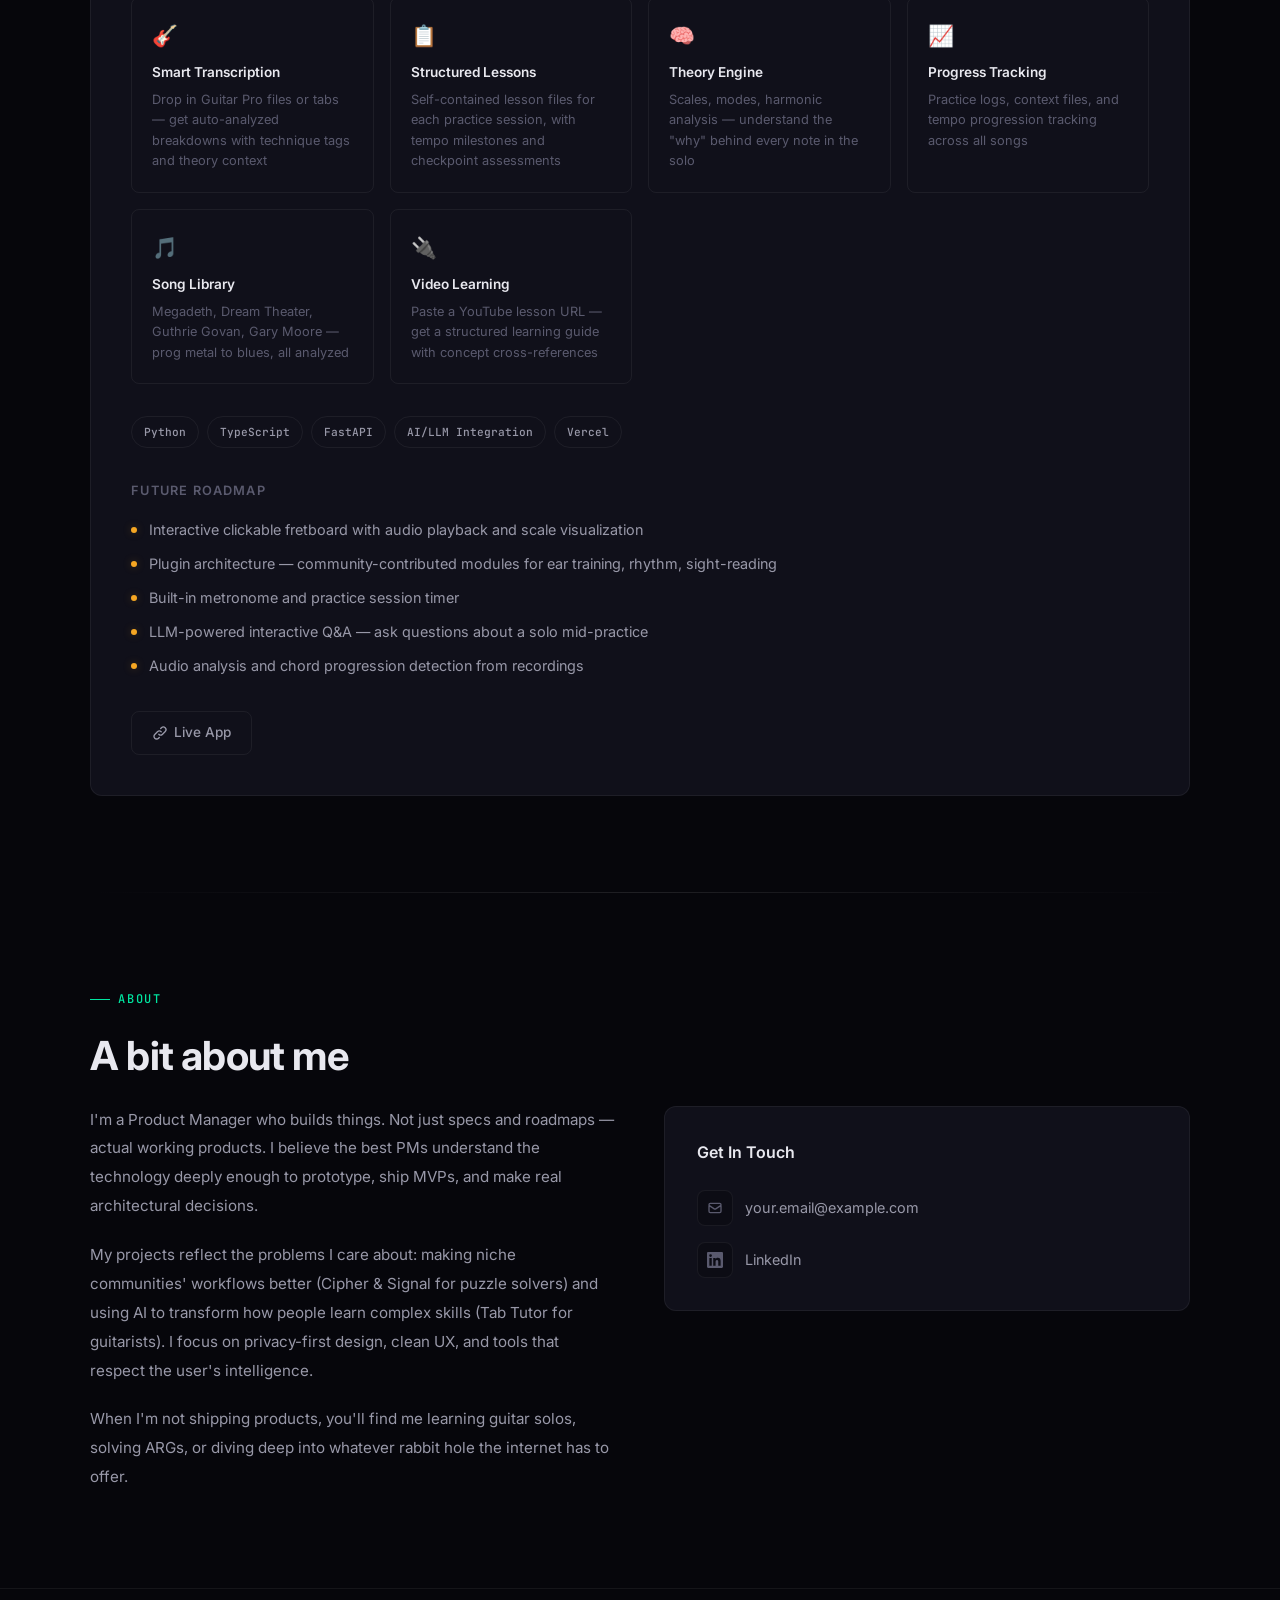
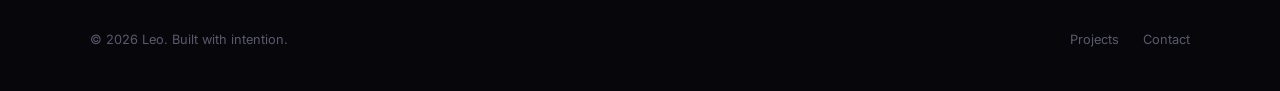
==== commit 9f8f0a7b: "Remove source code links" ====
--- a/index.html
+++ b/index.html
@@ -141,10 +141,7 @@
               <svg xmlns="http://www.w3.org/2000/svg" fill="none" viewBox="0 0 24 24" stroke="currentColor" stroke-width="2"><path stroke-linecap="round" stroke-linejoin="round" d="M13.828 10.172a4 4 0 00-5.656 0l-4 4a4 4 0 105.656 5.656l1.102-1.101m-.758-4.899a4 4 0 005.656 0l4-4a4 4 0 00-5.656-5.656l-1.1 1.1" /></svg>
               Live App
             </a>
-            <a href="https://github.com/RealBleedingLight/unravel" target="_blank" rel="noopener" class="project-link cyan">
-              <svg xmlns="http://www.w3.org/2000/svg" viewBox="0 0 24 24" fill="currentColor"><path d="M12 0C5.37 0 0 5.37 0 12c0 5.31 3.435 9.795 8.205 11.385.6.105.825-.255.825-.57 0-.285-.015-1.23-.015-2.235-3.015.555-3.795-.735-4.035-1.41-.135-.345-.72-1.41-1.23-1.695-.42-.225-1.02-.78-.015-.795.945-.015 1.62.87 1.845 1.23 1.08 1.815 2.805 1.305 3.495.99.105-.78.42-1.305.765-1.605-2.67-.3-5.46-1.335-5.46-5.925 0-1.305.465-2.385 1.23-3.225-.12-.3-.54-1.53.12-3.18 0 0 1.005-.315 3.3 1.23.96-.27 1.98-.405 3-.405s2.04.135 3 .405c2.295-1.56 3.3-1.23 3.3-1.23.66 1.65.24 2.88.12 3.18.765.84 1.23 1.905 1.23 3.225 0 4.605-2.805 5.625-5.475 5.925.435.375.81 1.095.81 2.22 0 1.605-.015 2.895-.015 3.3 0 .315.225.69.825.57A12.02 12.02 0 0024 12c0-6.63-5.37-12-12-12z"/></svg>
-              Source Code
-            </a>
+
           </div>
 
         </div>
@@ -252,10 +249,7 @@
               <svg xmlns="http://www.w3.org/2000/svg" fill="none" viewBox="0 0 24 24" stroke="currentColor" stroke-width="2"><path stroke-linecap="round" stroke-linejoin="round" d="M13.828 10.172a4 4 0 00-5.656 0l-4 4a4 4 0 105.656 5.656l1.102-1.101m-.758-4.899a4 4 0 005.656 0l4-4a4 4 0 00-5.656-5.656l-1.1 1.1" /></svg>
               Live App
             </a>
-            <a href="https://github.com/RealBleedingLight/tab" target="_blank" rel="noopener" class="project-link amber">
-              <svg xmlns="http://www.w3.org/2000/svg" viewBox="0 0 24 24" fill="currentColor"><path d="M12 0C5.37 0 0 5.37 0 12c0 5.31 3.435 9.795 8.205 11.385.6.105.825-.255.825-.57 0-.285-.015-1.23-.015-2.235-3.015.555-3.795-.735-4.035-1.41-.135-.345-.72-1.41-1.23-1.695-.42-.225-1.02-.78-.015-.795.945-.015 1.62.87 1.845 1.23 1.08 1.815 2.805 1.305 3.495.99.105-.78.42-1.305.765-1.605-2.67-.3-5.46-1.335-5.46-5.925 0-1.305.465-2.385 1.23-3.225-.12-.3-.54-1.53.12-3.18 0 0 1.005-.315 3.3 1.23.96-.27 1.98-.405 3-.405s2.04.135 3 .405c2.295-1.56 3.3-1.23 3.3-1.23.66 1.65.24 2.88.12 3.18.765.84 1.23 1.905 1.23 3.225 0 4.605-2.805 5.625-5.475 5.925.435.375.81 1.095.81 2.22 0 1.605-.015 2.895-.015 3.3 0 .315.225.69.825.57A12.02 12.02 0 0024 12c0-6.63-5.37-12-12-12z"/></svg>
-              Source Code
-            </a>
+
           </div>
 
         </div>
@@ -301,12 +295,7 @@
               </div>
               LinkedIn
             </a>
-            <a href="https://github.com/RealBleedingLight" target="_blank" rel="noopener" class="contact-item">
-              <div class="contact-icon">
-                <svg xmlns="http://www.w3.org/2000/svg" viewBox="0 0 24 24" fill="currentColor"><path d="M12 0C5.37 0 0 5.37 0 12c0 5.31 3.435 9.795 8.205 11.385.6.105.825-.255.825-.57 0-.285-.015-1.23-.015-2.235-3.015.555-3.795-.735-4.035-1.41-.135-.345-.72-1.41-1.23-1.695-.42-.225-1.02-.78-.015-.795.945-.015 1.62.87 1.845 1.23 1.08 1.815 2.805 1.305 3.495.99.105-.78.42-1.305.765-1.605-2.67-.3-5.46-1.335-5.46-5.925 0-1.305.465-2.385 1.23-3.225-.12-.3-.54-1.53.12-3.18 0 0 1.005-.315 3.3 1.23.96-.27 1.98-.405 3-.405s2.04.135 3 .405c2.295-1.56 3.3-1.23 3.3-1.23.66 1.65.24 2.88.12 3.18.765.84 1.23 1.905 1.23 3.225 0 4.605-2.805 5.625-5.475 5.925.435.375.81 1.095.81 2.22 0 1.605-.015 2.895-.015 3.3 0 .315.225.69.825.57A12.02 12.02 0 0024 12c0-6.63-5.37-12-12-12z"/></svg>
-              </div>
-              GitHub
-            </a>
+
           </div>
         </div>
       </div>
@@ -318,7 +307,6 @@
     <div class="footer-inner">
       <p class="footer-text">© 2026 Leo. Built with intention.</p>
       <div class="footer-links">
-        <a href="https://github.com/RealBleedingLight" target="_blank" rel="noopener">GitHub</a>
         <a href="#projects">Projects</a>
         <a href="#contact">Contact</a>
       </div>
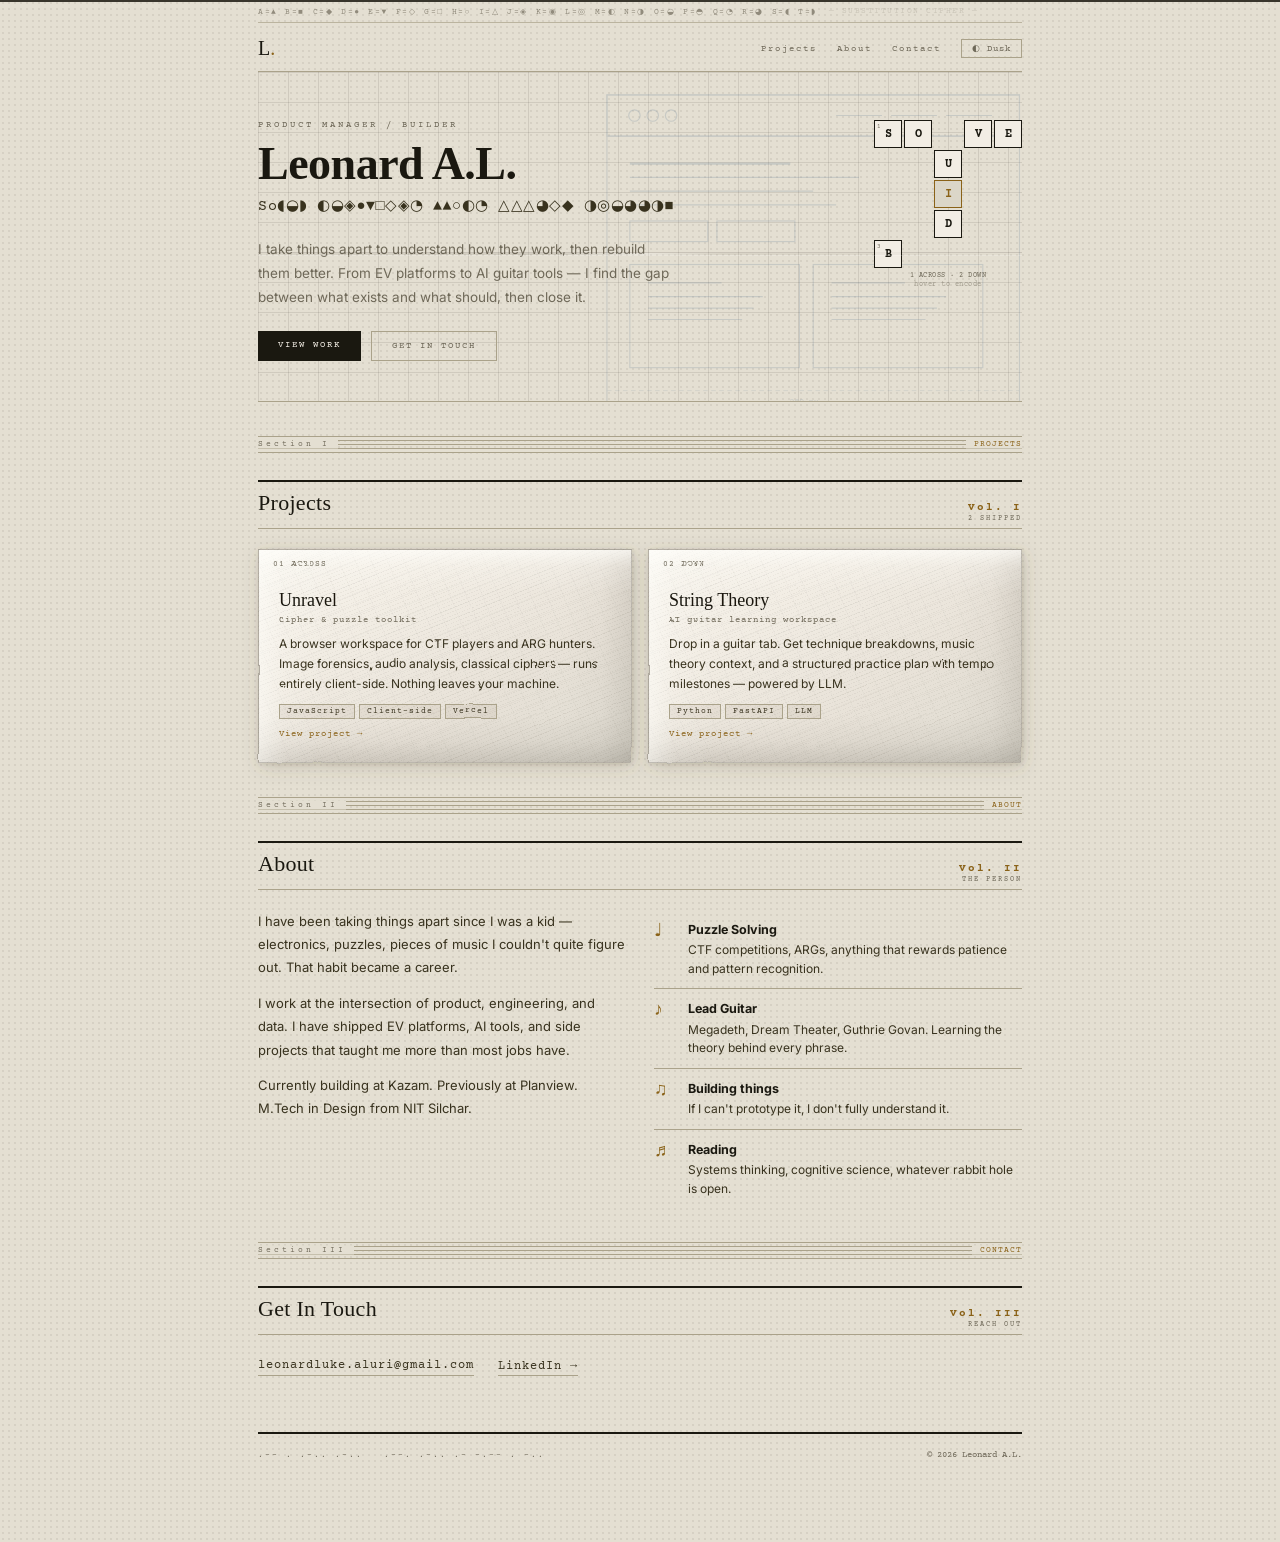
==== commit 08302455: "Apply the paper style design" ====
--- a/index.html
+++ b/index.html
@@ -1,318 +1,284 @@
 <!DOCTYPE html>
 <html lang="en">
 <head>
-  <meta charset="UTF-8" />
-  <meta name="viewport" content="width=device-width, initial-scale=1.0" />
-  <title>Leo — Product Manager & Builder</title>
-  <meta name="description" content="Portfolio of Leo — Product Manager building tools at the intersection of puzzle-solving, music, and AI." />
+  <meta charset="UTF-8"/>
+  <meta name="viewport" content="width=device-width,initial-scale=1"/>
+  <title>Leonard A.L. — Product Manager &amp; Builder</title>
+  <meta name="description" content="Portfolio of Leonard A.L. — PM and builder working at the intersection of puzzle-solving, music, and AI." />
   <link rel="stylesheet" href="style.css" />
-  <link rel="icon" href="data:image/svg+xml,<svg xmlns='http://www.w3.org/2000/svg' viewBox='0 0 100 100'><text y='.9em' font-size='90'>◆</text></svg>" />
+  <link rel="preconnect" href="https://fonts.googleapis.com">
+  <link rel="preconnect" href="https://fonts.gstatic.com" crossorigin>
+  <link href="https://fonts.googleapis.com/css2?family=IM+Fell+English:ital@0;1&family=Courier+Prime:wght@400;700&family=Inter:wght@300;400;500;600&display=swap" rel="stylesheet">
+  <link rel="icon" href="data:image/svg+xml,<svg xmlns='http://www.w3.org/2000/svg' viewBox='0 0 100 100'><text y='.9em' font-size='90'>◎</text></svg>" />
 </head>
 <body>
 
-  <!-- Navigation -->
-  <nav class="nav">
-    <div class="nav-inner">
-      <a href="#" class="nav-logo">leo<span>.</span></a>
-      <ul class="nav-links">
-        <li><a href="#projects">Projects</a></li>
-        <li><a href="#about">About</a></li>
-        <li><a href="#contact">Contact</a></li>
-      </ul>
-      <button class="nav-toggle" aria-label="Toggle navigation">
-        <span></span>
-        <span></span>
-        <span></span>
-      </button>
-    </div>
-  </nav>
-
-  <!-- Hero -->
-  <section class="hero" id="hero">
-    <div class="container hero-content">
-      <p class="hero-label fade-up">Product Manager & Builder</p>
-      <h1 class="fade-up delay-1">
-        I build tools that<br />
-        solve <span class="highlight">real problems</span>.
-      </h1>
-      <p class="hero-description fade-up delay-2">
-        From puzzle-solving toolkits to AI-powered music learning — I identify gaps, design solutions, and ship products that people actually want to use.
-      </p>
-      <div class="hero-cta fade-up delay-3">
-        <a href="#projects" class="btn btn-primary">View Projects ↓</a>
-        <a href="#contact" class="btn btn-ghost">Get In Touch</a>
-      </div>
-    </div>
-  </section>
-
-  <hr class="section-divider" />
-
-  <!-- Project 1: Cipher & Signal -->
-  <section class="project-section" id="projects">
-    <div class="container">
-      <div class="fade-up">
-        <p class="section-label cyan">Project 01</p>
-        <h2 class="section-title">Cipher &amp; Signal</h2>
-        <p class="section-description">
-          A browser-based puzzle-solving suite for CTF players, ARG hunters, and web riddle enthusiasts. Zero tracking — your data never leaves your browser.
-        </p>
-      </div>
-
-      <div class="project-card fade-up delay-1">
-        <div class="project-header">
-          <h3 class="project-name" style="color: var(--accent-cyan);">◆ Cipher &amp; Signal</h3>
-          <p class="project-tagline">Image analysis · Audio forensics · Classical ciphers · Research notebook</p>
-        </div>
-        <div class="project-body">
-
-          <div class="project-why">
-            <h4>Why I Built This</h4>
-            <p>
-              Puzzle communities — from Cicada 3301 to modern ARGs — rely on scattered, janky tools that haven't been updated in years. I wanted a single, modern workspace where you could analyze an image for hidden data, decode a cipher, run frequency analysis on audio, and keep notes on your progress, all without switching tabs or uploading sensitive files to random servers. Privacy-first, completely client-side.
-            </p>
-          </div>
-
-          <h4 style="font-size: 0.8rem; font-weight: 600; letter-spacing: 0.1em; text-transform: uppercase; color: var(--text-muted); margin-bottom: 1rem;">Core Capabilities</h4>
-          <div class="features-grid">
-            <div class="feature-item cyan">
-              <div class="feature-icon">◐</div>
-              <h5>Image Suite</h5>
-              <p>Brightness, contrast, RGB channels, steganography, LSB extraction, EXIF metadata, bit-plane analysis</p>
-            </div>
-            <div class="feature-item cyan">
-              <div class="feature-icon">◠</div>
-              <h5>Audio Lab</h5>
-              <p>Waveform &amp; spectrogram visualization, reverse playback, DTMF detection, frequency analysis</p>
-            </div>
-            <div class="feature-item cyan">
-              <div class="feature-icon">◆</div>
-              <h5>Cipher Engine</h5>
-              <p>Caesar, Vigenère, Atbash, Rail Fence, XOR brute-force, Affine, Beaufort, substitution</p>
-            </div>
-            <div class="feature-item cyan">
-              <div class="feature-icon">◇</div>
-              <h5>Encoding Hub</h5>
-              <p>Base64/32, hex, binary, URL, HTML entities, SHA/MD5 hashing, auto-detect decoder</p>
-            </div>
-            <div class="feature-item cyan">
-              <div class="feature-icon">◈</div>
-              <h5>Visual Ciphers</h5>
-              <p>Morse, Braille, Pigpen, Semaphore, NATO phonetic, Tap code, Bacon's cipher</p>
-            </div>
-            <div class="feature-item cyan">
-              <div class="feature-icon">◳</div>
-              <h5>Puzzle Notebook</h5>
-              <p>Track puzzles across platforms, record solutions, markdown notes, JSON export/import</p>
-            </div>
-          </div>
-
-          <div class="tech-stack">
-            <span class="tech-pill cyan">JavaScript</span>
-            <span class="tech-pill cyan">CSS</span>
-            <span class="tech-pill cyan">HTML</span>
-            <span class="tech-pill cyan">Client-Side Only</span>
-            <span class="tech-pill cyan">Vercel</span>
-          </div>
-
-          <div class="roadmap">
-            <h4>Future Roadmap</h4>
-            <div class="roadmap-items">
-              <div class="roadmap-item">
-                <span class="roadmap-dot cyan"></span>
-                <span>Collaborative puzzle-solving with shared notebooks and real-time sync</span>
-              </div>
-              <div class="roadmap-item">
-                <span class="roadmap-dot cyan"></span>
-                <span>AI-assisted pattern recognition for cipher identification</span>
-              </div>
-              <div class="roadmap-item">
-                <span class="roadmap-dot cyan"></span>
-                <span>Browser extension for quick analysis of images/text on any webpage</span>
-              </div>
-              <div class="roadmap-item">
-                <span class="roadmap-dot cyan"></span>
-                <span>Community cipher challenge platform with leaderboards</span>
-              </div>
-            </div>
-          </div>
-
-          <div class="project-links">
-            <a href="https://unravel-delta.vercel.app/" target="_blank" rel="noopener" class="project-link cyan">
-              <svg xmlns="http://www.w3.org/2000/svg" fill="none" viewBox="0 0 24 24" stroke="currentColor" stroke-width="2"><path stroke-linecap="round" stroke-linejoin="round" d="M13.828 10.172a4 4 0 00-5.656 0l-4 4a4 4 0 105.656 5.656l1.102-1.101m-.758-4.899a4 4 0 005.656 0l4-4a4 4 0 00-5.656-5.656l-1.1 1.1" /></svg>
-              Live App
-            </a>
-
-          </div>
-
-        </div>
-      </div>
-    </div>
-  </section>
-
-  <hr class="section-divider" />
-
-  <!-- Project 2: Tab Tutor -->
-  <section class="project-section">
-    <div class="container">
-      <div class="fade-up">
-        <p class="section-label amber">Project 02</p>
-        <h2 class="section-title">Tab Tutor</h2>
-        <p class="section-description">
-          An AI-powered guitar learning workspace — transcriptions, technique breakdowns, theory context, and structured practice plans for intermediate players.
-        </p>
-      </div>
-
-      <div class="project-card fade-up delay-1">
-        <div class="project-header">
-          <h3 class="project-name" style="color: var(--accent-amber);">♬ Tab Tutor</h3>
-          <p class="project-tagline">Guitar tab workspace · AI analysis · Practice tracking · Music theory engine</p>
-        </div>
-        <div class="project-body">
-
-          <div class="project-why">
-            <h4>Why I Built This</h4>
-            <p>
-              Learning guitar solos from tabs alone is like reading sheet music without a teacher. You get the notes, but not the <em>why</em> — why this scale, why this technique, why this fingering. Tab Tutor bridges that gap by combining traditional tab notation with AI-powered analysis that breaks down every solo into technique-by-technique lessons, theory explanations, and structured practice plans with tempo milestones. It's the guitar teacher that's always available, always patient, and deeply understands music theory.
-            </p>
-          </div>
-
-          <h4 style="font-size: 0.8rem; font-weight: 600; letter-spacing: 0.1em; text-transform: uppercase; color: var(--text-muted); margin-bottom: 1rem;">Core Capabilities</h4>
-          <div class="features-grid">
-            <div class="feature-item amber">
-              <div class="feature-icon">🎸</div>
-              <h5>Smart Transcription</h5>
-              <p>Drop in Guitar Pro files or tabs — get auto-analyzed breakdowns with technique tags and theory context</p>
-            </div>
-            <div class="feature-item amber">
-              <div class="feature-icon">📋</div>
-              <h5>Structured Lessons</h5>
-              <p>Self-contained lesson files for each practice session, with tempo milestones and checkpoint assessments</p>
-            </div>
-            <div class="feature-item amber">
-              <div class="feature-icon">🧠</div>
-              <h5>Theory Engine</h5>
-              <p>Scales, modes, harmonic analysis — understand the "why" behind every note in the solo</p>
-            </div>
-            <div class="feature-item amber">
-              <div class="feature-icon">📈</div>
-              <h5>Progress Tracking</h5>
-              <p>Practice logs, context files, and tempo progression tracking across all songs</p>
-            </div>
-            <div class="feature-item amber">
-              <div class="feature-icon">🎵</div>
-              <h5>Song Library</h5>
-              <p>Megadeth, Dream Theater, Guthrie Govan, Gary Moore — prog metal to blues, all analyzed</p>
-            </div>
-            <div class="feature-item amber">
-              <div class="feature-icon">🔌</div>
-              <h5>Video Learning</h5>
-              <p>Paste a YouTube lesson URL — get a structured learning guide with concept cross-references</p>
-            </div>
-          </div>
-
-          <div class="tech-stack">
-            <span class="tech-pill amber">Python</span>
-            <span class="tech-pill amber">TypeScript</span>
-            <span class="tech-pill amber">FastAPI</span>
-            <span class="tech-pill amber">AI/LLM Integration</span>
-            <span class="tech-pill amber">Vercel</span>
-          </div>
-
-          <div class="roadmap">
-            <h4>Future Roadmap</h4>
-            <div class="roadmap-items">
-              <div class="roadmap-item">
-                <span class="roadmap-dot amber"></span>
-                <span>Interactive clickable fretboard with audio playback and scale visualization</span>
-              </div>
-              <div class="roadmap-item">
-                <span class="roadmap-dot amber"></span>
-                <span>Plugin architecture — community-contributed modules for ear training, rhythm, sight-reading</span>
-              </div>
-              <div class="roadmap-item">
-                <span class="roadmap-dot amber"></span>
-                <span>Built-in metronome and practice session timer</span>
-              </div>
-              <div class="roadmap-item">
-                <span class="roadmap-dot amber"></span>
-                <span>LLM-powered interactive Q&amp;A — ask questions about a solo mid-practice</span>
-              </div>
-              <div class="roadmap-item">
-                <span class="roadmap-dot amber"></span>
-                <span>Audio analysis and chord progression detection from recordings</span>
-              </div>
-            </div>
-          </div>
-
-          <div class="project-links">
-            <a href="https://tab-tutor-x.vercel.app/login" target="_blank" rel="noopener" class="project-link amber">
-              <svg xmlns="http://www.w3.org/2000/svg" fill="none" viewBox="0 0 24 24" stroke="currentColor" stroke-width="2"><path stroke-linecap="round" stroke-linejoin="round" d="M13.828 10.172a4 4 0 00-5.656 0l-4 4a4 4 0 105.656 5.656l1.102-1.101m-.758-4.899a4 4 0 005.656 0l4-4a4 4 0 00-5.656-5.656l-1.1 1.1" /></svg>
-              Live App
-            </a>
-
-          </div>
-
-        </div>
-      </div>
-    </div>
-  </section>
-
-  <hr class="section-divider" />
-
-  <!-- About & Contact -->
-  <section id="about">
-    <div class="container">
-      <div class="fade-up">
-        <p class="section-label cyan">About</p>
-        <h2 class="section-title">A bit about me</h2>
-      </div>
-
-      <div class="about-grid fade-up delay-1">
-        <div class="about-text">
-          <p>
-            I'm a Product Manager who builds things. Not just specs and roadmaps — actual working products. I believe the best PMs understand the technology deeply enough to prototype, ship MVPs, and make real architectural decisions.
-          </p>
-          <p>
-            My projects reflect the problems I care about: making niche communities' workflows better (Cipher &amp; Signal for puzzle solvers) and using AI to transform how people learn complex skills (Tab Tutor for guitarists). I focus on privacy-first design, clean UX, and tools that respect the user's intelligence.
-          </p>
-          <p>
-            When I'm not shipping products, you'll find me learning guitar solos, solving ARGs, or diving deep into whatever rabbit hole the internet has to offer.
-          </p>
-        </div>
-
-        <div class="contact-card" id="contact">
-          <h3>Get In Touch</h3>
-          <div class="contact-list">
-            <a href="mailto:your.email@example.com" class="contact-item">
-              <div class="contact-icon">
-                <svg xmlns="http://www.w3.org/2000/svg" fill="none" viewBox="0 0 24 24" stroke="currentColor" stroke-width="2"><path stroke-linecap="round" stroke-linejoin="round" d="M3 8l7.89 5.26a2 2 0 002.22 0L21 8M5 19h14a2 2 0 002-2V7a2 2 0 00-2-2H5a2 2 0 00-2 2v10a2 2 0 002 2z" /></svg>
-              </div>
-              your.email@example.com
-            </a>
-            <a href="https://linkedin.com/in/your-profile" target="_blank" rel="noopener" class="contact-item">
-              <div class="contact-icon">
-                <svg xmlns="http://www.w3.org/2000/svg" viewBox="0 0 24 24" fill="currentColor"><path d="M20.447 20.452h-3.554v-5.569c0-1.328-.027-3.037-1.852-3.037-1.853 0-2.136 1.445-2.136 2.939v5.667H9.351V9h3.414v1.561h.046c.477-.9 1.637-1.85 3.37-1.85 3.601 0 4.267 2.37 4.267 5.455v6.286zM5.337 7.433a2.062 2.062 0 01-2.063-2.065 2.064 2.064 0 112.063 2.065zm1.782 13.019H3.555V9h3.564v11.452zM22.225 0H1.771C.792 0 0 .774 0 1.729v20.542C0 23.227.792 24 1.771 24h20.451C23.2 24 24 23.227 24 22.271V1.729C24 .774 23.2 0 22.222 0h.003z"/></svg>
-              </div>
-              LinkedIn
-            </a>
-
-          </div>
-        </div>
-      </div>
-    </div>
-  </section>
-
-  <!-- Footer -->
-  <footer class="footer">
-    <div class="footer-inner">
-      <p class="footer-text">© 2026 Leo. Built with intention.</p>
-      <div class="footer-links">
-        <a href="#projects">Projects</a>
-        <a href="#contact">Contact</a>
-      </div>
-    </div>
-  </footer>
-
-  <script src="script.js"></script>
+<!-- SVG filter: pencil-sketch card edges -->
+<svg width="0" height="0" style="position:absolute;overflow:hidden;" aria-hidden="true">
+  <defs>
+    <filter id="pencil-edge" x="-4%" y="-4%" width="108%" height="108%"
+            color-interpolation-filters="linearRGB">
+      <feTurbulence type="fractalNoise" baseFrequency="0.030 0.022"
+                    numOctaves="4" seed="11" result="noise"/>
+      <feDisplacementMap in="SourceGraphic" in2="noise"
+                         scale="1.8" xChannelSelector="R" yChannelSelector="G"/>
+    </filter>
+  </defs>
+</svg>
+
+<hr class="masthead-rule">
+
+<div class="cipher-strip">
+  <span>A=▲</span><span>B=■</span><span>C=◆</span><span>D=●</span><span>E=▼</span>
+  <span>F=◇</span><span>G=□</span><span>H=○</span><span>I=△</span><span>J=◈</span>
+  <span>K=◉</span><span>L=◎</span><span>M=◐</span><span>N=◑</span><span>O=◒</span>
+  <span>P=◓</span><span>Q=◔</span><span>R=◕</span><span>S=◖</span><span>T=◗</span>
+  <span style="opacity:.3;margin-left:4px;">— SUBSTITUTION CIPHER —</span>
+</div>
+
+<nav class="nav">
+  <a href="#" class="nav-logo">L<span>.</span></a>
+  <div class="nav-links">
+    <a href="#projects">Projects</a>
+    <a href="#about">About</a>
+    <a href="#contact">Contact</a>
+    <button class="mode-btn" id="modeBtn">◐ Dusk</button>
+  </div>
+</nav>
+
+<section class="hero">
+  <div class="hero-crease"></div>
+
+  <!-- Blueprint sketch: product wireframe -->
+  <svg class="blueprint-bg" viewBox="0 0 400 340" fill="none" xmlns="http://www.w3.org/2000/svg">
+    <!-- outer frame -->
+    <rect x="20" y="20" width="360" height="300" stroke="#4a6a8a" stroke-width="1"/>
+    <!-- header bar -->
+    <rect x="20" y="20" width="360" height="36" stroke="#4a6a8a" stroke-width="1" fill="none"/>
+    <line x1="20" y1="56" x2="380" y2="56" stroke="#4a6a8a" stroke-width="1"/>
+    <!-- nav dots -->
+    <circle cx="44" cy="38" r="5" stroke="#4a6a8a" stroke-width="1"/>
+    <circle cx="60" cy="38" r="5" stroke="#4a6a8a" stroke-width="1"/>
+    <circle cx="76" cy="38" r="5" stroke="#4a6a8a" stroke-width="1"/>
+    <!-- nav links -->
+    <line x1="220" y1="38" x2="260" y2="38" stroke="#4a6a8a" stroke-width="1"/>
+    <line x1="268" y1="38" x2="308" y2="38" stroke="#4a6a8a" stroke-width="1"/>
+    <line x1="316" y1="38" x2="356" y2="38" stroke="#4a6a8a" stroke-width="1"/>
+    <!-- hero text block -->
+    <line x1="40" y1="80" x2="180" y2="80" stroke="#4a6a8a" stroke-width="2"/>
+    <line x1="40" y1="92" x2="240" y2="92" stroke="#4a6a8a" stroke-width="1.2"/>
+    <line x1="40" y1="104" x2="200" y2="104" stroke="#4a6a8a" stroke-width="1"/>
+    <line x1="40" y1="116" x2="220" y2="116" stroke="#4a6a8a" stroke-width="1"/>
+    <!-- CTA boxes -->
+    <rect x="40" y="130" width="68" height="18" stroke="#4a6a8a" stroke-width="1" fill="none"/>
+    <rect x="116" y="130" width="68" height="18" stroke="#4a6a8a" stroke-width="1" fill="none"/>
+    <!-- card grid -->
+    <rect x="40" y="168" width="148" height="90" stroke="#4a6a8a" stroke-width="1" fill="none"/>
+    <rect x="200" y="168" width="148" height="90" stroke="#4a6a8a" stroke-width="1" fill="none"/>
+    <!-- card internals left -->
+    <line x1="56" y1="184" x2="120" y2="184" stroke="#4a6a8a" stroke-width="1.2"/>
+    <line x1="56" y1="196" x2="156" y2="196" stroke="#4a6a8a" stroke-width="1"/>
+    <line x1="56" y1="206" x2="148" y2="206" stroke="#4a6a8a" stroke-width="1"/>
+    <line x1="56" y1="216" x2="138" y2="216" stroke="#4a6a8a" stroke-width="1"/>
+    <!-- card internals right -->
+    <line x1="216" y1="184" x2="280" y2="184" stroke="#4a6a8a" stroke-width="1.2"/>
+    <line x1="216" y1="196" x2="316" y2="196" stroke="#4a6a8a" stroke-width="1"/>
+    <line x1="216" y1="206" x2="308" y2="206" stroke="#4a6a8a" stroke-width="1"/>
+    <line x1="216" y1="216" x2="298" y2="216" stroke="#4a6a8a" stroke-width="1"/>
+    <!-- dimension marks -->
+    <line x1="20" y1="278" x2="380" y2="278" stroke="#4a6a8a" stroke-width=".5" stroke-dasharray="4 3"/>
+    <line x1="390" y1="56" x2="390" y2="268" stroke="#4a6a8a" stroke-width=".5" stroke-dasharray="4 3"/>
+    <text x="192" y="290" font-family="monospace" font-size="7" fill="#4a6a8a" text-anchor="middle">360 px</text>
+    <text x="397" y="166" font-family="monospace" font-size="7" fill="#4a6a8a" text-anchor="start" transform="rotate(90,397,166)">212 px</text>
+  </svg>
+
+  <div class="hero-content">
+    <!-- Crossword: SOLVE (across) + BUILD (down, shared L) -->
+    <div class="xword-wrap">
+      <div class="xw" id="xword">
+        <!--       col1       col2       col3       col4       col5 -->
+        <!-- row1 -->
+        <div class="xc xc-f" id="c-S"><span class="xc-num">1</span><span class="real">S</span><span class="enc">◖</span></div>
+        <div class="xc xc-f" id="c-O"><span class="real">O</span><span class="enc">◒</span></div>
+        <div class="xc xc-f" id="c-L"><span class="xc-num">2</span><span class="real">L</span><span class="enc">◎</span></div>
+        <div class="xc xc-f" id="c-V"><span class="real">V</span><span class="enc">▼</span></div>
+        <div class="xc xc-f" id="c-E"><span class="real">E</span><span class="enc">▼</span></div>
+        <!-- row2 -->
+        <div class="xc xc-e"></div>
+        <div class="xc xc-e"></div>
+        <div class="xc xc-f" id="c-U"><span class="real">U</span><span class="enc">△</span></div>
+        <div class="xc xc-e"></div>
+        <div class="xc xc-e"></div>
+        <!-- row3 -->
+        <div class="xc xc-e"></div>
+        <div class="xc xc-e"></div>
+        <div class="xc xc-f gold" id="c-I"><span class="real">I</span><span class="enc">△</span></div>
+        <div class="xc xc-e"></div>
+        <div class="xc xc-e"></div>
+        <!-- row4 -->
+        <div class="xc xc-e"></div>
+        <div class="xc xc-e"></div>
+        <div class="xc xc-f" id="c-D"><span class="real">D</span><span class="enc">●</span></div>
+        <div class="xc xc-e"></div>
+        <div class="xc xc-e"></div>
+        <!-- row5 -->
+        <div class="xc xc-f" id="c-B"><span class="xc-num">3</span><span class="real">B</span><span class="enc">■</span></div>
+        <div class="xc xc-e"></div>
+        <div class="xc xc-f" id="c-L2" style="display:none"></div>
+        <div class="xc xc-e"></div>
+        <div class="xc xc-e"></div>
+      </div>
+      <div class="xword-hint">1 ACROSS · 2 DOWN</div>
+      <div class="xword-sub">hover to encode</div>
+    </div>
+
+    <div class="hero-eyebrow">Product Manager / Builder</div>
+    <h1 class="hero-name">Leonard A.L.</h1>
+    <div class="hero-decode" id="heroTagline">◖ ◒ ◎ ● ▼ &nbsp; ◓ ◕ ◒ ■ ◎ ▼ ◐ ◖</div>
+    <p class="hero-bio">
+      I take things apart to understand how they work, then rebuild them better.
+      From EV platforms to AI guitar tools — I find the gap between what exists
+      and what should, then close it.
+    </p>
+    <div class="hero-cta">
+      <a href="#projects" class="btn-p">View Work</a>
+      <a href="#contact" class="btn-g">Get In Touch</a>
+    </div>
+  </div>
+</section>
+
+<!-- ── PROJECTS ── -->
+<div class="staff">
+  <span class="staff-l">Section I</span>
+  <span class="staff-r">PROJECTS</span>
+</div>
+<div class="sec-banner" id="projects">
+  <span class="sec-title-text">Projects</span>
+  <div class="sec-meta-wrap">
+    <span class="sec-roman">Vol. I</span>
+    <span class="sec-count">2 SHIPPED</span>
+  </div>
+</div>
+
+<div class="proj-grid">
+  <a href="https://unravel-delta.vercel.app/" target="_blank" rel="noopener" class="pcard">
+    <span class="card-num">01 ACROSS</span>
+    <div class="card-title">Unravel</div>
+    <div class="card-sub">Cipher &amp; puzzle toolkit</div>
+    <div class="card-desc">
+      A browser workspace for CTF players and ARG hunters. Image forensics,
+      audio analysis, classical ciphers — runs entirely client-side.
+      Nothing leaves your machine.
+    </div>
+    <div class="card-tags">
+      <span class="tag">JavaScript</span>
+      <span class="tag">Client-side</span>
+      <span class="tag">Vercel</span>
+    </div>
+    <span class="card-link">View project →</span>
+  </a>
+
+  <a href="https://tab-fg52.vercel.app/" target="_blank" rel="noopener" class="pcard">
+    <span class="card-num">02 DOWN</span>
+    <div class="card-title">String Theory</div>
+    <div class="card-sub">AI guitar learning workspace</div>
+    <div class="card-desc">
+      Drop in a guitar tab. Get technique breakdowns, music theory context,
+      and a structured practice plan with tempo milestones — powered by LLM.
+    </div>
+    <div class="card-tags">
+      <span class="tag">Python</span>
+      <span class="tag">FastAPI</span>
+      <span class="tag">LLM</span>
+    </div>
+    <span class="card-link">View project →</span>
+  </a>
+</div>
+
+<!-- ── ABOUT ── -->
+<div class="staff" id="about">
+  <span class="staff-l">Section II</span>
+  <span class="staff-r">ABOUT</span>
+</div>
+<div class="sec-banner">
+  <span class="sec-title-text">About</span>
+  <div class="sec-meta-wrap">
+    <span class="sec-roman">Vol. II</span>
+    <span class="sec-count">THE PERSON</span>
+  </div>
+</div>
+
+<div class="about-grid">
+  <div>
+    <p class="about-p">
+      I have been taking things apart since I was a kid — electronics, puzzles,
+      pieces of music I couldn't quite figure out. That habit became a career.
+    </p>
+    <p class="about-p">
+      I work at the intersection of product, engineering, and data. I have shipped
+      EV platforms, AI tools, and side projects that taught me more than most jobs have.
+    </p>
+    <p class="about-p">
+      Currently building at Kazam. Previously at Planview.
+      M.Tech in Design from NIT Silchar.
+    </p>
+  </div>
+  <div class="interest-list">
+    <div class="interest">
+      <span class="note-icon">♩</span>
+      <div class="int-text">
+        <strong>Puzzle Solving</strong>
+        CTF competitions, ARGs, anything that rewards patience and pattern recognition.
+      </div>
+    </div>
+    <div class="interest">
+      <span class="note-icon">♪</span>
+      <div class="int-text">
+        <strong>Lead Guitar</strong>
+        Megadeth, Dream Theater, Guthrie Govan. Learning the theory behind every phrase.
+      </div>
+    </div>
+    <div class="interest">
+      <span class="note-icon">♫</span>
+      <div class="int-text">
+        <strong>Building things</strong>
+        If I can't prototype it, I don't fully understand it.
+      </div>
+    </div>
+    <div class="interest">
+      <span class="note-icon">♬</span>
+      <div class="int-text">
+        <strong>Reading</strong>
+        Systems thinking, cognitive science, whatever rabbit hole is open.
+      </div>
+    </div>
+  </div>
+</div>
+
+<!-- ── CONTACT ── -->
+<div class="staff" id="contact">
+  <span class="staff-l">Section III</span>
+  <span class="staff-r">CONTACT</span>
+</div>
+<div class="sec-banner">
+  <span class="sec-title-text">Get In Touch</span>
+  <div class="sec-meta-wrap">
+    <span class="sec-roman">Vol. III</span>
+    <span class="sec-count">REACH OUT</span>
+  </div>
+</div>
+<div class="contact-row">
+  <a href="mailto:leonardluke.aluri@gmail.com" class="contact-link">leonardluke.aluri@gmail.com</a>
+  <a href="https://linkedin.com/in/leonard-al" target="_blank" rel="noopener" class="contact-link">LinkedIn →</a>
+</div>
+
+<footer class="site-footer">
+  <div class="footer-morse" title="Morse: WELL PLAYED">
+    .-- . .-.. .-.. &nbsp; .--. .-.. .- -.-- . -..
+  </div>
+  <div class="footer-copy">© 2026 Leonard A.L.</div>
+</footer>
+
+<script src="script.js"></script>
 </body>
 </html>
--- a/style.css
+++ b/style.css
@@ -1,794 +1,602 @@
-/* ============================================
-   Portfolio — Dark Theme
-   ============================================ */
-
-@import url('https://fonts.googleapis.com/css2?family=Inter:wght@300;400;500;600;700&family=JetBrains+Mono:wght@400;500&display=swap');
-
-/* --- Reset & Base --- */
+*, *::before, *::after { box-sizing: border-box; margin: 0; padding: 0; }
+
+/* ── MAGNIFYING GLASS CURSOR ── */
 *, *::before, *::after {
-  margin: 0;
-  padding: 0;
-  box-sizing: border-box;
-}
-
+  cursor: url("data:image/svg+xml,%3Csvg xmlns='http://www.w3.org/2000/svg' width='32' height='32' viewBox='0 0 32 32'%3E%3Ccircle cx='13' cy='13' r='9' fill='none' stroke='white' stroke-width='4.5'/%3E%3Ccircle cx='13' cy='13' r='9' fill='rgba(235,210,155,0.4)' stroke='%231a0e05' stroke-width='2.5'/%3E%3Cline x1='20' y1='20' x2='29' y2='29' stroke='white' stroke-width='5.5' stroke-linecap='round'/%3E%3Cline x1='20' y1='20' x2='29' y2='29' stroke='%231a0e05' stroke-width='3.5' stroke-linecap='round'/%3E%3Ccircle cx='10' cy='10' r='2.5' fill='rgba(255,255,255,0.65)'/%3E%3C/svg%3E") 13 13, crosshair !important;
+}
+
+/* ── LIGHT THEME — newsprint puzzle paper ── */
 :root {
-  --bg-primary: #06060b;
-  --bg-secondary: #0c0c14;
-  --bg-card: #10101a;
-  --bg-card-hover: #14142a;
-  --border-subtle: rgba(255, 255, 255, 0.06);
-  --border-accent: rgba(255, 255, 255, 0.1);
-
-  --text-primary: #e8e8ef;
-  --text-secondary: #9898a8;
-  --text-muted: #5a5a6e;
-
-  --accent-cyan: #00e5a0;
-  --accent-cyan-dim: rgba(0, 229, 160, 0.15);
-  --accent-cyan-glow: rgba(0, 229, 160, 0.25);
-
-  --accent-amber: #f5a623;
-  --accent-amber-dim: rgba(245, 166, 35, 0.15);
-  --accent-amber-glow: rgba(245, 166, 35, 0.25);
-
-  --font-body: 'Inter', -apple-system, BlinkMacSystemFont, sans-serif;
-  --font-mono: 'JetBrains Mono', 'Fira Code', monospace;
-
-  --radius: 12px;
-  --radius-sm: 8px;
-  --transition: 0.3s cubic-bezier(0.4, 0, 0.2, 1);
+  --bg:        #e4dfd2;
+  --paper:     #dbd6c8;
+  --card-bg:   #f2ede4;
+  --ink:       #1a1810;
+  --ink2:      #38321e;
+  --faded:     #6e6858;
+  --border:    #aaa28a;
+  --gold:      #8a6218;
+  --gold-lt:   #b07e2a;
+  --blue:      #4a6a8a;
+  --blue-dim:  rgba(74,106,138,0.09);
+  --grid-ln:   rgba(28,22,10,0.10);
+  --btn-bg:    #1a1810;
+  --btn-txt:   #f2ede4;
+  --staff-ln:  #aaa28a;
+  --dot-col:   rgba(28,22,10,0.07);
+}
+
+/* ── DUSK THEME — dark newsprint ── */
+html.dusk {
+  --bg:        #1e1c14;
+  --paper:     #18160e;
+  --card-bg:   #252218;
+  --ink:       #eee8d8;
+  --ink2:      #c8c0a8;
+  --faded:     #807860;
+  --border:    #3e3a2a;
+  --gold:      #c09030;
+  --gold-lt:   #d8a848;
+  --blue:      #6888aa;
+  --blue-dim:  rgba(104,136,170,0.09);
+  --grid-ln:   rgba(220,210,180,0.07);
+  --btn-bg:    #eee8d8;
+  --btn-txt:   #1a1810;
+  --staff-ln:  #3e3a2a;
+  --dot-col:   rgba(220,210,180,0.055);
 }
 
 html {
-  scroll-behavior: smooth;
-  scrollbar-width: thin;
-  scrollbar-color: var(--text-muted) transparent;
-}
-
+  background:
+    radial-gradient(circle, var(--dot-col) 1px, transparent 1px),
+    var(--bg);
+  background-size: 6px 6px;
+  transition: background .35s;
+}
 body {
-  font-family: var(--font-body);
-  background: var(--bg-primary);
-  color: var(--text-primary);
-  line-height: 1.7;
-  -webkit-font-smoothing: antialiased;
-  overflow-x: hidden;
-}
-
-::selection {
-  background: var(--accent-cyan-dim);
-  color: var(--accent-cyan);
-}
-
-a {
+  font-family: 'Inter', sans-serif;
+  color: var(--ink);
+  max-width: 820px;
+  margin: 0 auto;
+  padding: 0 28px 80px;
+  background: transparent;
+  transition: color .35s;
+}
+
+/* ── MASTHEAD RULE ── */
+.masthead-rule {
+  width: 100vw;
+  margin-left: calc(-50vw + 50%);
+  height: 0;
+  border: none;
+  border-top: 2px solid var(--ink);
+  margin-bottom: 0;
+  opacity: .85;
+  transition: border-color .35s;
+}
+
+/* ── CIPHER STRIP ── */
+.cipher-strip {
+  border-bottom: 1px solid var(--border);
+  padding: 5px 0;
+  font-family: 'Courier Prime', monospace;
+  font-size: 8px;
+  letter-spacing: 1.5px;
+  color: var(--faded);
+  opacity: .7;
+  display: flex;
+  gap: 8px;
+  flex-wrap: wrap;
+  transition: color .35s, border-color .35s;
+}
+
+/* ── NAV ── */
+.nav {
+  display: flex;
+  justify-content: space-between;
+  align-items: center;
+  padding: 14px 0 11px;
+  border-bottom: 1px solid var(--border);
+  transition: border-color .35s;
+}
+.nav-logo {
+  font-family: 'IM Fell English', serif;
+  font-size: 20px;
+  color: var(--ink);
   text-decoration: none;
-  color: inherit;
-  transition: color var(--transition);
-}
-
-img {
-  max-width: 100%;
-  display: block;
-}
-
-/* --- Noise Texture Overlay --- */
-body::before {
-  content: '';
-  position: fixed;
-  inset: 0;
-  background-image: url("data:image/svg+xml,%3Csvg viewBox='0 0 256 256' xmlns='http://www.w3.org/2000/svg'%3E%3Cfilter id='n'%3E%3CfeTurbulence type='fractalNoise' baseFrequency='0.9' numOctaves='4' stitchTiles='stitch'/%3E%3C/filter%3E%3Crect width='100%25' height='100%25' filter='url(%23n)' opacity='0.03'/%3E%3C/svg%3E");
-  pointer-events: none;
-  z-index: 9999;
-}
-
-/* --- Navigation --- */
-.nav {
-  position: fixed;
-  top: 0;
-  left: 0;
-  width: 100%;
-  z-index: 1000;
-  padding: 0 2rem;
-  transition: background var(--transition), backdrop-filter var(--transition);
-}
-
-.nav.scrolled {
-  background: rgba(6, 6, 11, 0.85);
-  backdrop-filter: blur(20px) saturate(1.2);
-  border-bottom: 1px solid var(--border-subtle);
-}
-
-.nav-inner {
-  max-width: 1100px;
-  margin: 0 auto;
-  display: flex;
-  align-items: center;
-  justify-content: space-between;
-  height: 64px;
-}
-
-.nav-logo {
-  font-weight: 700;
-  font-size: 1.1rem;
-  letter-spacing: -0.02em;
-  color: var(--text-primary);
-}
-
-.nav-logo span {
-  color: var(--accent-cyan);
-}
-
-.nav-links {
-  display: flex;
-  gap: 2rem;
-  list-style: none;
-}
-
+  transition: color .35s;
+}
+.nav-logo span { color: var(--gold); transition: color .35s; }
+.nav-links { display: flex; gap: 20px; align-items: center; }
 .nav-links a {
-  font-size: 0.85rem;
-  font-weight: 500;
-  color: var(--text-secondary);
-  letter-spacing: 0.02em;
+  font-family: 'Courier Prime', monospace;
+  font-size: 9px;
+  letter-spacing: 2px;
+  color: var(--faded);
+  text-decoration: none;
+  transition: color .2s;
+}
+.nav-links a:hover { color: var(--ink); }
+.mode-btn {
+  background: none;
+  border: 1px solid var(--border);
+  padding: 3px 10px;
+  font-family: 'Courier Prime', monospace;
+  font-size: 9px;
+  letter-spacing: 1px;
+  color: var(--faded);
+  transition: all .2s, border-color .35s, color .35s;
+}
+.mode-btn:hover { border-color: var(--gold); color: var(--gold); }
+
+/* ── HERO ── */
+.hero {
   position: relative;
-  padding: 0.25rem 0;
-}
-
-.nav-links a::after {
+  overflow: hidden;
+  padding: 48px 0 40px;
+  border-bottom: 1px solid var(--border);
+  transition: border-color .35s;
+}
+.hero::after {
   content: '';
   position: absolute;
-  bottom: -2px;
-  left: 0;
-  width: 0;
+  inset: 0;
+  pointer-events: none;
+  z-index: 0;
+  background-image:
+    linear-gradient(var(--grid-ln) 1px, transparent 1px),
+    linear-gradient(90deg, var(--grid-ln) 1px, transparent 1px);
+  background-size: 30px 30px;
+}
+
+/* ── PAPER FOLD CREASE ── */
+.hero-crease {
+  position: absolute;
+  left: -28px; right: -28px;
+  top: 55%;
   height: 2px;
-  background: var(--accent-cyan);
-  transition: width var(--transition);
-  border-radius: 1px;
-}
-
-.nav-links a:hover {
-  color: var(--text-primary);
-}
-
-.nav-links a:hover::after {
-  width: 100%;
-}
-
-/* Mobile nav toggle */
-.nav-toggle {
-  display: none;
-  background: none;
-  border: none;
-  cursor: pointer;
-  padding: 0.5rem;
-}
-
-.nav-toggle span {
-  display: block;
-  width: 22px;
-  height: 2px;
-  background: var(--text-secondary);
-  margin: 5px 0;
-  transition: var(--transition);
-  border-radius: 2px;
-}
-
-/* --- Sections --- */
-section {
-  padding: 6rem 2rem;
-}
-
-.container {
-  max-width: 1100px;
-  margin: 0 auto;
-}
-
-/* --- Hero --- */
-.hero {
-  min-height: 100vh;
-  display: flex;
-  align-items: center;
+  pointer-events: none;
+  z-index: 5;
+  background:
+    linear-gradient(90deg,
+      transparent 0%,
+      rgba(28,22,10,0.06) 8%,
+      rgba(28,22,10,0.09) 40%,
+      rgba(255,255,255,0.22) 50%,
+      rgba(28,22,10,0.06) 60%,
+      transparent 100%
+    );
+  box-shadow: 0 1px 0 rgba(255,255,255,0.18), 0 -1px 0 rgba(28,22,10,0.04);
+}
+html.dusk .hero-crease {
+  background:
+    linear-gradient(90deg,
+      transparent 0%,
+      rgba(220,210,180,0.05) 8%,
+      rgba(220,210,180,0.08) 40%,
+      rgba(255,255,255,0.07) 50%,
+      rgba(220,210,180,0.04) 60%,
+      transparent 100%
+    );
+}
+
+.blueprint-bg {
+  position: absolute;
+  top: 0; right: -20px; bottom: 0;
+  width: 60%;
+  pointer-events: none;
+  z-index: 1;
+  opacity: .18;
+  transition: opacity .35s;
+}
+html.dusk .blueprint-bg { opacity: .09; }
+html.dusk .blueprint-bg line,
+html.dusk .blueprint-bg rect,
+html.dusk .blueprint-bg circle,
+html.dusk .blueprint-bg ellipse,
+html.dusk .blueprint-bg path { stroke: #7a9fcc !important; }
+html.dusk .blueprint-bg text { fill: #7a9fcc !important; }
+
+.hero-content { position: relative; z-index: 2; }
+
+/* ── CROSSWORD ── */
+.xword-wrap {
+  float: right;
+  margin: 0 0 16px 24px;
+  position: relative;
+  z-index: 3;
+}
+.xw {
+  display: inline-grid;
+  grid-template-columns: repeat(5, 28px);
+  grid-template-rows: repeat(5, 28px);
+  gap: 2px;
+}
+.xc {
+  width: 28px; height: 28px;
+  display: flex; align-items: center; justify-content: center;
+  font-family: 'Courier Prime', monospace;
+  font-size: 12px; font-weight: 700;
+  position: relative;
+}
+.xc-f {
+  background: var(--card-bg);
+  border: 1.5px solid var(--ink);
+  color: var(--ink);
+  opacity: 0;
+  transition: opacity .12s, background .35s, border-color .35s, color .35s;
+  user-select: none;
+}
+.xc-f.vis { opacity: 1; }
+.xc-f.gold {
+  border-color: var(--gold) !important;
+  color: var(--gold) !important;
+  background: var(--paper) !important;
+}
+.xc-f .real { display: block; }
+.xc-f .enc  { display: none; font-size: 9px; color: var(--gold); }
+.xc-f:hover .real { display: none; }
+.xc-f:hover .enc  { display: block; }
+.xc-e { background: transparent; }
+.xc-num {
+  position: absolute; top: 2px; left: 2px;
+  font-size: 6px; color: var(--faded); font-weight: 400;
+}
+.xword-hint {
+  font-family: 'Courier Prime', monospace;
+  font-size: 7px; color: var(--faded);
+  text-align: center; margin-top: 4px;
+  letter-spacing: .5px; transition: color .35s;
+}
+.xword-sub {
+  font-family: 'Courier Prime', monospace;
+  font-size: 7px; color: var(--faded);
+  text-align: center; margin-top: 2px;
+  opacity: .55; letter-spacing: .5px;
+  transition: color .35s;
+}
+
+/* ── HERO TEXT ── */
+.hero-eyebrow {
+  font-family: 'Courier Prime', monospace;
+  font-size: 9px; letter-spacing: 3px;
+  color: var(--faded); text-transform: uppercase;
+  margin-bottom: 10px; transition: color .35s;
+}
+.hero-name {
+  font-family: 'IM Fell English', serif;
+  font-size: 46px; line-height: 1.05;
+  color: var(--ink); margin-bottom: 8px;
+  letter-spacing: -.5px; transition: color .35s;
+  animation: ink-press .6s ease .2s both;
+}
+.hero-decode {
+  font-family: 'Courier Prime', monospace;
+  font-size: 15px; color: var(--ink2);
+  margin-bottom: 18px; min-height: 24px;
+  letter-spacing: .5px; transition: color .35s;
+}
+.hero-bio {
+  font-size: 13.5px; line-height: 1.75;
+  color: var(--faded); max-width: 420px;
+  margin-bottom: 22px; transition: color .35s;
+}
+.hero-cta { display: flex; gap: 10px; }
+.btn-p {
+  background: var(--btn-bg); color: var(--btn-txt);
+  padding: 9px 20px;
+  font-family: 'Courier Prime', monospace;
+  font-size: 9px; letter-spacing: 2px; text-transform: uppercase;
+  border: none; text-decoration: none; display: inline-block;
+  transition: background .2s, color .2s;
+}
+.btn-p:hover { background: var(--gold); color: var(--bg); }
+.btn-g {
+  background: transparent; color: var(--faded);
+  padding: 9px 20px;
+  border: 1px solid var(--border);
+  font-family: 'Courier Prime', monospace;
+  font-size: 9px; letter-spacing: 2px; text-transform: uppercase;
+  text-decoration: none; display: inline-block;
+  transition: all .2s;
+}
+.btn-g:hover { border-color: var(--gold); color: var(--gold); }
+
+/* ── STAFF DIVIDER ── */
+.staff {
+  position: relative;
+  height: 20px; margin: 32px 0 26px; overflow: visible;
+}
+.staff::before {
+  content: ''; position: absolute;
+  top: 50%; left: 0; right: 0;
+  height: 1px; background: var(--staff-ln);
+  box-shadow:
+    0 -4px 0 var(--staff-ln),
+    0 -8px 0 var(--staff-ln),
+    0  4px 0 var(--staff-ln),
+    0  8px 0 var(--staff-ln);
+  transition: background .35s, box-shadow .35s;
+}
+.staff-l {
+  position: absolute; top: 50%; left: 0;
+  transform: translateY(-50%);
+  background: var(--bg); padding: 0 8px 0 0;
+  font-family: 'Courier Prime', monospace;
+  font-size: 8px; letter-spacing: 3px;
+  color: var(--faded); transition: background .35s, color .35s;
+}
+.staff-r {
+  position: absolute; top: 50%; right: 0;
+  transform: translateY(-50%);
+  background: var(--bg); padding: 0 0 0 8px;
+  font-family: 'Courier Prime', monospace;
+  font-size: 8px; color: var(--gold);
+  letter-spacing: 1px; transition: background .35s, color .35s;
+}
+
+/* ── SECTION BANNER ── */
+.sec-banner {
+  display: flex; justify-content: space-between; align-items: baseline;
+  border-top: 2px solid var(--ink); border-bottom: 1px solid var(--border);
+  padding: 8px 0 6px; margin-bottom: 20px;
+  transition: border-color .35s;
+}
+.sec-title-text {
+  font-family: 'IM Fell English', serif;
+  font-size: 22px; color: var(--ink);
+  letter-spacing: .3px; transition: color .35s;
+}
+.sec-meta-wrap {
+  display: flex; flex-direction: column;
+  align-items: flex-end; gap: 1px;
+}
+.sec-roman {
+  font-family: 'Courier Prime', monospace;
+  font-size: 11px; color: var(--gold);
+  font-style: normal; letter-spacing: 2px;
+  font-weight: 700; transition: color .35s;
+}
+.sec-count {
+  font-family: 'Courier Prime', monospace;
+  font-size: 7px; letter-spacing: 2px;
+  color: var(--faded); transition: color .35s;
+}
+
+/* ── PROJECT CARDS ── */
+.proj-grid {
+  display: grid;
+  grid-template-columns: 1fr 1fr;
+  gap: 16px;
+  align-items: start;
+}
+
+.pcard {
+  background:
+    repeating-linear-gradient(
+      -22deg,
+      transparent 0px, transparent 3px,
+      rgba(28,22,10,0.052) 3px, rgba(28,22,10,0.052) 3.5px
+    ),
+    repeating-linear-gradient(
+      -22deg,
+      transparent 0px, transparent 9px,
+      rgba(28,22,10,0.026) 9px, rgba(28,22,10,0.026) 10px
+    ),
+    repeating-linear-gradient(
+      68deg,
+      transparent 0px, transparent 14px,
+      rgba(28,22,10,0.018) 14px, rgba(28,22,10,0.018) 15px
+    ),
+    linear-gradient(148deg,
+      #f8f5ee 0%, #f2ede4 30%, #e8e2d8 65%, #dedad0 100%
+    );
+  border: 1px solid rgba(28,22,10,0.26);
+  padding: 22px 20px;
   position: relative;
   overflow: hidden;
-}
-
-.hero::before {
-  content: '';
-  position: absolute;
-  top: -30%;
-  left: 50%;
-  transform: translateX(-50%);
-  width: 800px;
-  height: 800px;
-  background: radial-gradient(circle, rgba(0, 229, 160, 0.06) 0%, transparent 70%);
-  pointer-events: none;
-}
-
-.hero-content {
-  position: relative;
-  z-index: 1;
-}
-
-.hero-label {
-  font-family: var(--font-mono);
-  font-size: 0.8rem;
-  font-weight: 500;
-  color: var(--accent-cyan);
-  letter-spacing: 0.15em;
-  text-transform: uppercase;
-  margin-bottom: 1.25rem;
-  display: flex;
-  align-items: center;
-  gap: 0.5rem;
-}
-
-.hero-label::before {
-  content: '';
-  width: 24px;
-  height: 1px;
-  background: var(--accent-cyan);
-}
-
-.hero h1 {
-  font-size: clamp(2.8rem, 6vw, 4.5rem);
-  font-weight: 700;
-  letter-spacing: -0.03em;
-  line-height: 1.1;
-  margin-bottom: 1.5rem;
-}
-
-.hero h1 .highlight {
-  background: linear-gradient(135deg, var(--accent-cyan), #00b8d4);
-  -webkit-background-clip: text;
-  -webkit-text-fill-color: transparent;
-  background-clip: text;
-}
-
-.hero-description {
-  font-size: 1.15rem;
-  color: var(--text-secondary);
-  max-width: 560px;
-  line-height: 1.8;
-  margin-bottom: 2.5rem;
-}
-
-.hero-cta {
-  display: flex;
-  gap: 1rem;
-  flex-wrap: wrap;
-}
-
-.btn {
-  display: inline-flex;
-  align-items: center;
-  gap: 0.5rem;
-  padding: 0.75rem 1.75rem;
-  border-radius: var(--radius-sm);
-  font-size: 0.9rem;
-  font-weight: 500;
-  transition: all var(--transition);
-  cursor: pointer;
-  border: none;
-  font-family: var(--font-body);
-}
-
-.btn-primary {
-  background: var(--accent-cyan);
-  color: var(--bg-primary);
-}
-
-.btn-primary:hover {
-  box-shadow: 0 0 30px var(--accent-cyan-glow);
-  transform: translateY(-2px);
-}
-
-.btn-ghost {
-  background: transparent;
-  color: var(--text-secondary);
-  border: 1px solid var(--border-accent);
-}
-
-.btn-ghost:hover {
-  border-color: var(--text-secondary);
-  color: var(--text-primary);
-  transform: translateY(-2px);
-}
-
-/* --- Section Headers --- */
-.section-label {
-  font-family: var(--font-mono);
-  font-size: 0.75rem;
-  font-weight: 500;
-  letter-spacing: 0.15em;
-  text-transform: uppercase;
-  margin-bottom: 0.75rem;
-  display: flex;
-  align-items: center;
-  gap: 0.5rem;
-}
-
-.section-label::before {
-  content: '';
-  width: 20px;
-  height: 1px;
-}
-
-.section-label.cyan {
-  color: var(--accent-cyan);
-}
-
-.section-label.cyan::before {
-  background: var(--accent-cyan);
-}
-
-.section-label.amber {
-  color: var(--accent-amber);
-}
-
-.section-label.amber::before {
-  background: var(--accent-amber);
-}
-
-.section-title {
-  font-size: clamp(1.8rem, 4vw, 2.5rem);
-  font-weight: 700;
-  letter-spacing: -0.02em;
-  margin-bottom: 1rem;
-}
-
-.section-description {
-  font-size: 1.05rem;
-  color: var(--text-secondary);
-  max-width: 600px;
-  line-height: 1.8;
-  margin-bottom: 3rem;
-}
-
-/* --- Project Cards --- */
-.project-section {
-  position: relative;
-}
-
-.project-card {
-  background: var(--bg-card);
-  border: 1px solid var(--border-subtle);
-  border-radius: var(--radius);
-  overflow: hidden;
-  transition: all var(--transition);
-}
-
-.project-card:hover {
-  border-color: var(--border-accent);
-  background: var(--bg-card-hover);
-}
-
-.project-header {
-  padding: 2.5rem 2.5rem 0;
-}
-
-.project-body {
-  padding: 1.5rem 2.5rem 2.5rem;
-}
-
-.project-name {
-  font-size: 1.6rem;
-  font-weight: 700;
-  letter-spacing: -0.01em;
-  margin-bottom: 0.5rem;
-}
-
-.project-tagline {
-  font-size: 0.95rem;
-  color: var(--text-secondary);
-  margin-bottom: 1.5rem;
-}
-
-.project-why {
-  margin-bottom: 2rem;
-}
-
-.project-why h4 {
-  font-size: 0.8rem;
-  font-weight: 600;
-  letter-spacing: 0.1em;
-  text-transform: uppercase;
-  color: var(--text-muted);
-  margin-bottom: 0.75rem;
-}
-
-.project-why p {
-  color: var(--text-secondary);
-  font-size: 0.95rem;
-  line-height: 1.8;
-}
-
-/* Feature grid */
-.features-grid {
-  display: grid;
-  grid-template-columns: repeat(auto-fit, minmax(200px, 1fr));
-  gap: 1rem;
-  margin-bottom: 2rem;
-}
-
-.feature-item {
-  padding: 1.25rem;
-  border-radius: var(--radius-sm);
-  border: 1px solid var(--border-subtle);
-  transition: all var(--transition);
-}
-
-.feature-item:hover {
-  border-color: var(--border-accent);
-}
-
-.feature-item.cyan:hover {
-  border-color: rgba(0, 229, 160, 0.3);
-  box-shadow: inset 0 0 30px rgba(0, 229, 160, 0.03);
-}
-
-.feature-item.amber:hover {
-  border-color: rgba(245, 166, 35, 0.3);
-  box-shadow: inset 0 0 30px rgba(245, 166, 35, 0.03);
-}
-
-.feature-icon {
-  font-size: 1.3rem;
-  margin-bottom: 0.5rem;
-}
-
-.feature-item h5 {
-  font-size: 0.85rem;
-  font-weight: 600;
-  margin-bottom: 0.35rem;
-}
-
-.feature-item p {
-  font-size: 0.8rem;
-  color: var(--text-muted);
-  line-height: 1.6;
-}
-
-/* Tech stack pills */
-.tech-stack {
-  display: flex;
-  flex-wrap: wrap;
-  gap: 0.5rem;
-  margin-bottom: 2rem;
-}
-
-.tech-pill {
-  font-family: var(--font-mono);
-  font-size: 0.7rem;
-  font-weight: 500;
-  padding: 0.35rem 0.75rem;
-  border-radius: 100px;
-  border: 1px solid var(--border-subtle);
-  color: var(--text-secondary);
-  transition: all var(--transition);
-}
-
-.tech-pill.cyan:hover {
-  border-color: var(--accent-cyan);
-  color: var(--accent-cyan);
-  box-shadow: 0 0 12px var(--accent-cyan-dim);
-}
-
-.tech-pill.amber:hover {
-  border-color: var(--accent-amber);
-  color: var(--accent-amber);
-  box-shadow: 0 0 12px var(--accent-amber-dim);
-}
-
-/* Roadmap */
-.roadmap {
-  margin-bottom: 2rem;
-}
-
-.roadmap h4 {
-  font-size: 0.8rem;
-  font-weight: 600;
-  letter-spacing: 0.1em;
-  text-transform: uppercase;
-  color: var(--text-muted);
-  margin-bottom: 1rem;
-}
-
-.roadmap-items {
-  display: flex;
-  flex-direction: column;
-  gap: 0.6rem;
-}
-
-.roadmap-item {
-  display: flex;
-  align-items: flex-start;
-  gap: 0.75rem;
-  font-size: 0.9rem;
-  color: var(--text-secondary);
-}
-
-.roadmap-dot {
-  width: 6px;
-  height: 6px;
-  border-radius: 50%;
-  margin-top: 0.55rem;
-  flex-shrink: 0;
-}
-
-.roadmap-dot.cyan {
-  background: var(--accent-cyan);
-  box-shadow: 0 0 8px var(--accent-cyan-glow);
-}
-
-.roadmap-dot.amber {
-  background: var(--accent-amber);
-  box-shadow: 0 0 8px var(--accent-amber-glow);
-}
-
-/* Project links */
-.project-links {
-  display: flex;
-  gap: 1rem;
-  flex-wrap: wrap;
-}
-
-.project-link {
-  display: inline-flex;
-  align-items: center;
-  gap: 0.4rem;
-  font-size: 0.85rem;
-  font-weight: 500;
-  padding: 0.6rem 1.25rem;
-  border-radius: var(--radius-sm);
-  border: 1px solid var(--border-subtle);
-  color: var(--text-secondary);
-  transition: all var(--transition);
-}
-
-.project-link:hover {
-  transform: translateY(-2px);
-}
-
-.project-link.cyan:hover {
-  border-color: var(--accent-cyan);
-  color: var(--accent-cyan);
-  box-shadow: 0 0 20px var(--accent-cyan-dim);
-}
-
-.project-link.amber:hover {
-  border-color: var(--accent-amber);
-  color: var(--accent-amber);
-  box-shadow: 0 0 20px var(--accent-amber-dim);
-}
-
-.project-link svg {
-  width: 16px;
-  height: 16px;
-}
-
-/* --- Divider --- */
-.section-divider {
-  border: none;
-  height: 1px;
-  background: linear-gradient(90deg, transparent, var(--border-accent), transparent);
-  margin: 0 auto;
-  max-width: 1100px;
-}
-
-/* --- About Section --- */
-.about-grid {
-  display: grid;
-  grid-template-columns: 1fr 1fr;
-  gap: 3rem;
-  align-items: start;
-}
-
-.about-text p {
-  color: var(--text-secondary);
-  font-size: 0.95rem;
-  line-height: 1.9;
-  margin-bottom: 1.25rem;
-}
-
-.about-text p:last-child {
-  margin-bottom: 0;
-}
-
-.contact-card {
-  background: var(--bg-card);
-  border: 1px solid var(--border-subtle);
-  border-radius: var(--radius);
-  padding: 2rem;
-}
-
-.contact-card h3 {
-  font-size: 1rem;
-  font-weight: 600;
-  margin-bottom: 1.5rem;
-  color: var(--text-primary);
-}
-
-.contact-list {
-  display: flex;
-  flex-direction: column;
-  gap: 1rem;
-}
-
-.contact-item {
-  display: flex;
-  align-items: center;
-  gap: 0.75rem;
-  font-size: 0.9rem;
-  color: var(--text-secondary);
-  transition: color var(--transition);
-}
-
-.contact-item:hover {
-  color: var(--accent-cyan);
-}
-
-.contact-icon {
-  width: 36px;
-  height: 36px;
-  display: flex;
-  align-items: center;
-  justify-content: center;
-  border-radius: var(--radius-sm);
-  background: var(--bg-secondary);
-  border: 1px solid var(--border-subtle);
-  flex-shrink: 0;
-}
-
-.contact-icon svg {
-  width: 16px;
-  height: 16px;
-  color: var(--text-muted);
-  transition: color var(--transition);
-}
-
-.contact-item:hover .contact-icon svg {
-  color: var(--accent-cyan);
-}
-
-/* --- Footer --- */
-.footer {
-  padding: 2.5rem 2rem;
-  border-top: 1px solid var(--border-subtle);
-}
-
-.footer-inner {
-  max-width: 1100px;
-  margin: 0 auto;
-  display: flex;
-  align-items: center;
-  justify-content: space-between;
-}
-
-.footer-text {
-  font-size: 0.8rem;
-  color: var(--text-muted);
-}
-
-.footer-links {
-  display: flex;
-  gap: 1.5rem;
-}
-
-.footer-links a {
-  font-size: 0.8rem;
-  color: var(--text-muted);
-  transition: color var(--transition);
-}
-
-.footer-links a:hover {
-  color: var(--accent-cyan);
-}
-
-/* --- Animations --- */
-.fade-up {
+  text-decoration: none;
+  display: block;
+  color: inherit;
+  filter:
+    url(#pencil-edge)
+    drop-shadow(2px 4px 9px rgba(28,22,10,0.18))
+    drop-shadow(1px 1px 2px rgba(28,22,10,0.12));
+  transition: filter 0.10s ease, transform 0.10s ease;
   opacity: 0;
-  transform: translateY(30px);
-  transition: opacity 0.7s ease, transform 0.7s ease;
-}
-
-.fade-up.visible {
+  transform: translateY(10px);
+}
+.pcard.vis {
   opacity: 1;
   transform: translateY(0);
-}
-
-/* stagger delay for children */
-.fade-up.delay-1 { transition-delay: 0.1s; }
-.fade-up.delay-2 { transition-delay: 0.2s; }
-.fade-up.delay-3 { transition-delay: 0.3s; }
-.fade-up.delay-4 { transition-delay: 0.4s; }
-
-/* --- Responsive --- */
-@media (max-width: 768px) {
-  section {
-    padding: 4rem 1.25rem;
-  }
-
-  .nav-links {
-    display: none;
-    position: fixed;
-    top: 64px;
-    left: 0;
-    width: 100%;
-    flex-direction: column;
-    background: rgba(6, 6, 11, 0.97);
-    backdrop-filter: blur(20px);
-    padding: 1.5rem;
-    gap: 0;
-    border-bottom: 1px solid var(--border-subtle);
-  }
-
-  .nav-links.open {
-    display: flex;
-  }
-
-  .nav-links a {
-    padding: 1rem 0;
-    border-bottom: 1px solid var(--border-subtle);
-    font-size: 1rem;
-  }
-
-  .nav-links a:last-child {
-    border-bottom: none;
-  }
-
-  .nav-toggle {
-    display: block;
-  }
-
-  .nav-toggle.open span:nth-child(1) {
-    transform: rotate(45deg) translate(5px, 5px);
-  }
-
-  .nav-toggle.open span:nth-child(2) {
-    opacity: 0;
-  }
-
-  .nav-toggle.open span:nth-child(3) {
-    transform: rotate(-45deg) translate(5px, -5px);
-  }
-
-  .hero h1 {
-    font-size: 2.2rem;
-  }
-
-  .about-grid {
-    grid-template-columns: 1fr;
-  }
-
-  .features-grid {
-    grid-template-columns: 1fr;
-  }
-
-  .project-header,
-  .project-body {
-    padding-left: 1.5rem;
-    padding-right: 1.5rem;
-  }
-
-  .footer-inner {
-    flex-direction: column;
-    gap: 1rem;
-    text-align: center;
-  }
-}
-
-@media (max-width: 480px) {
-  .hero h1 {
-    font-size: 1.8rem;
-  }
-
-  .hero-description {
-    font-size: 1rem;
-  }
-
-  .hero-cta {
-    flex-direction: column;
-  }
-
-  .btn {
-    justify-content: center;
-  }
-}
+  transition: opacity .4s, transform .4s, filter 0.10s ease;
+}
+.pcard::before {
+  content: '';
+  position: absolute; inset: 0;
+  pointer-events: none; z-index: 0;
+  background:
+    linear-gradient(180deg,
+      rgba(255,254,250,0.70) 0%, rgba(255,254,250,0.20) 8%, transparent 20%
+    ),
+    linear-gradient(90deg,
+      rgba(255,254,250,0.50) 0%, rgba(255,254,250,0.12) 7%, transparent 18%
+    ),
+    linear-gradient(0deg,
+      rgba(28,22,10,0.13) 0%, rgba(28,22,10,0.04) 10%, transparent 22%
+    ),
+    linear-gradient(270deg,
+      rgba(28,22,10,0.09) 0%, rgba(28,22,10,0.02) 8%, transparent 18%
+    );
+}
+.pcard:hover {
+  transform: translateY(-4px) rotate(0.3deg);
+  filter:
+    url(#pencil-edge)
+    drop-shadow(3px 8px 16px rgba(28,22,10,0.24))
+    drop-shadow(1px 2px 4px rgba(28,22,10,0.16));
+}
+.pcard:active {
+  transform: translateY(2px) scale(0.99) !important;
+  filter:
+    url(#pencil-edge)
+    drop-shadow(1px 2px 5px rgba(28,22,10,0.14))
+    drop-shadow(0px 1px 1px rgba(28,22,10,0.10)) !important;
+  transition-duration: 0.04s !important;
+}
+
+html.dusk .pcard {
+  background:
+    repeating-linear-gradient(
+      -22deg, transparent 0px, transparent 3px,
+      rgba(220,210,180,0.060) 3px, rgba(220,210,180,0.060) 3.5px
+    ),
+    repeating-linear-gradient(
+      -22deg, transparent 0px, transparent 9px,
+      rgba(220,210,180,0.030) 9px, rgba(220,210,180,0.030) 10px
+    ),
+    repeating-linear-gradient(
+      68deg, transparent 0px, transparent 14px,
+      rgba(220,210,180,0.020) 14px, rgba(220,210,180,0.020) 15px
+    ),
+    linear-gradient(148deg, #2c2820 0%, #252118 30%, #1e1a12 65%, #18150e 100%);
+  border-color: rgba(220,210,180,0.16);
+  filter:
+    url(#pencil-edge)
+    drop-shadow(2px 4px 10px rgba(0,0,0,0.45))
+    drop-shadow(1px 1px 2px rgba(0,0,0,0.28));
+}
+html.dusk .pcard::before {
+  background:
+    linear-gradient(180deg, rgba(220,210,180,0.22) 0%, rgba(220,210,180,0.05) 8%, transparent 20%),
+    linear-gradient(90deg,  rgba(220,210,180,0.16) 0%, rgba(220,210,180,0.04) 7%, transparent 18%),
+    linear-gradient(0deg,   rgba(0,0,0,0.28) 0%,   rgba(0,0,0,0.07) 10%, transparent 22%),
+    linear-gradient(270deg, rgba(0,0,0,0.20) 0%,   rgba(0,0,0,0.05) 8%,  transparent 18%);
+}
+html.dusk .pcard:hover {
+  filter:
+    url(#pencil-edge)
+    drop-shadow(3px 8px 18px rgba(0,0,0,0.58))
+    drop-shadow(1px 2px 4px rgba(0,0,0,0.38));
+}
+html.dusk .pcard:active {
+  filter:
+    url(#pencil-edge)
+    drop-shadow(1px 2px 5px rgba(0,0,0,0.32))
+    drop-shadow(0px 1px 1px rgba(0,0,0,0.22)) !important;
+}
+
+.pcard .card-num {
+  position: absolute; top: 10px; left: 14px;
+  font-family: 'Courier Prime', monospace;
+  font-size: 8px; color: var(--faded);
+  letter-spacing: 1px; transition: color .35s;
+}
+.pcard .card-title {
+  font-family: 'IM Fell English', serif;
+  font-size: 18px; color: var(--ink);
+  margin-bottom: 4px; position: relative;
+  margin-top: 18px;
+}
+.pcard .card-sub {
+  font-family: 'Courier Prime', monospace;
+  font-size: 9px; color: var(--faded);
+  letter-spacing: 1px; margin-bottom: 9px; position: relative;
+}
+.pcard .card-desc {
+  font-size: 12px; line-height: 1.65;
+  color: var(--ink2); position: relative;
+}
+.pcard .card-tags {
+  display: flex; flex-wrap: wrap; gap: 4px;
+  margin-top: 10px; position: relative;
+}
+.pcard .tag {
+  background: rgba(80,60,30,0.06);
+  border: 1px solid var(--border);
+  padding: 2px 7px;
+  font-family: 'Courier Prime', monospace;
+  font-size: 8px; color: var(--ink2); letter-spacing: 1px;
+}
+html.dusk .pcard .tag {
+  background: rgba(200,180,140,0.06);
+  border-color: var(--border); color: var(--ink2);
+}
+.pcard .card-link {
+  display: inline-block; margin-top: 10px; position: relative;
+  font-family: 'Courier Prime', monospace;
+  font-size: 9px; letter-spacing: 1px;
+  color: var(--gold); text-decoration: none;
+  transition: color .2s;
+}
+.pcard:hover .card-link { color: var(--gold-lt); }
+
+/* ── ABOUT ── */
+.about-grid { display: grid; grid-template-columns: 1fr 1fr; gap: 28px; }
+.about-p {
+  font-size: 13px; line-height: 1.8;
+  color: var(--ink2); margin-bottom: 12px; transition: color .35s;
+}
+.interest-list { display: flex; flex-direction: column; }
+.interest {
+  display: flex; align-items: flex-start; gap: 12px;
+  padding: 10px 0; border-bottom: 1px solid var(--border);
+  transition: border-color .35s;
+}
+.interest:last-child { border-bottom: none; }
+.note-icon {
+  font-size: 18px; color: var(--gold);
+  min-width: 22px; margin-top: 1px;
+  line-height: 1; transition: color .35s;
+}
+.int-text {
+  font-size: 12px; line-height: 1.55;
+  color: var(--ink2); transition: color .35s;
+}
+.int-text strong {
+  display: block; color: var(--ink);
+  font-size: 12.5px; margin-bottom: 2px; transition: color .35s;
+}
+
+/* ── CONTACT ── */
+.contact-row {
+  display: flex; gap: 24px; flex-wrap: wrap;
+  padding: 4px 0 8px;
+}
+.contact-link {
+  font-family: 'Courier Prime', monospace;
+  font-size: 12px; letter-spacing: 1px;
+  color: var(--ink2); text-decoration: none;
+  border-bottom: 1px solid var(--border);
+  padding-bottom: 2px;
+  transition: color .2s, border-color .2s;
+}
+.contact-link:hover { color: var(--gold); border-color: var(--gold); }
+
+/* ── FOOTER ── */
+.site-footer {
+  border-top: 2px solid var(--ink);
+  padding: 16px 0 0; margin-top: 48px;
+  display: flex; justify-content: space-between; align-items: center;
+  transition: border-color .35s;
+}
+.footer-morse {
+  font-family: 'Courier Prime', monospace;
+  font-size: 8px; color: var(--faded);
+  letter-spacing: 2px;
+  animation: morse-pulse 3s ease-in-out infinite;
+  transition: color .35s;
+}
+.footer-copy {
+  font-family: 'Courier Prime', monospace;
+  font-size: 9px; color: var(--faded); transition: color .35s;
+}
+
+/* ── ANIMATIONS ── */
+@keyframes ink-press {
+  0%   { opacity: 0; filter: blur(2px); }
+  100% { opacity: 1; filter: blur(0); }
+}
+@keyframes morse-pulse {
+  0%, 100% { opacity: .5; }
+  50%       { opacity: 1; }
+}
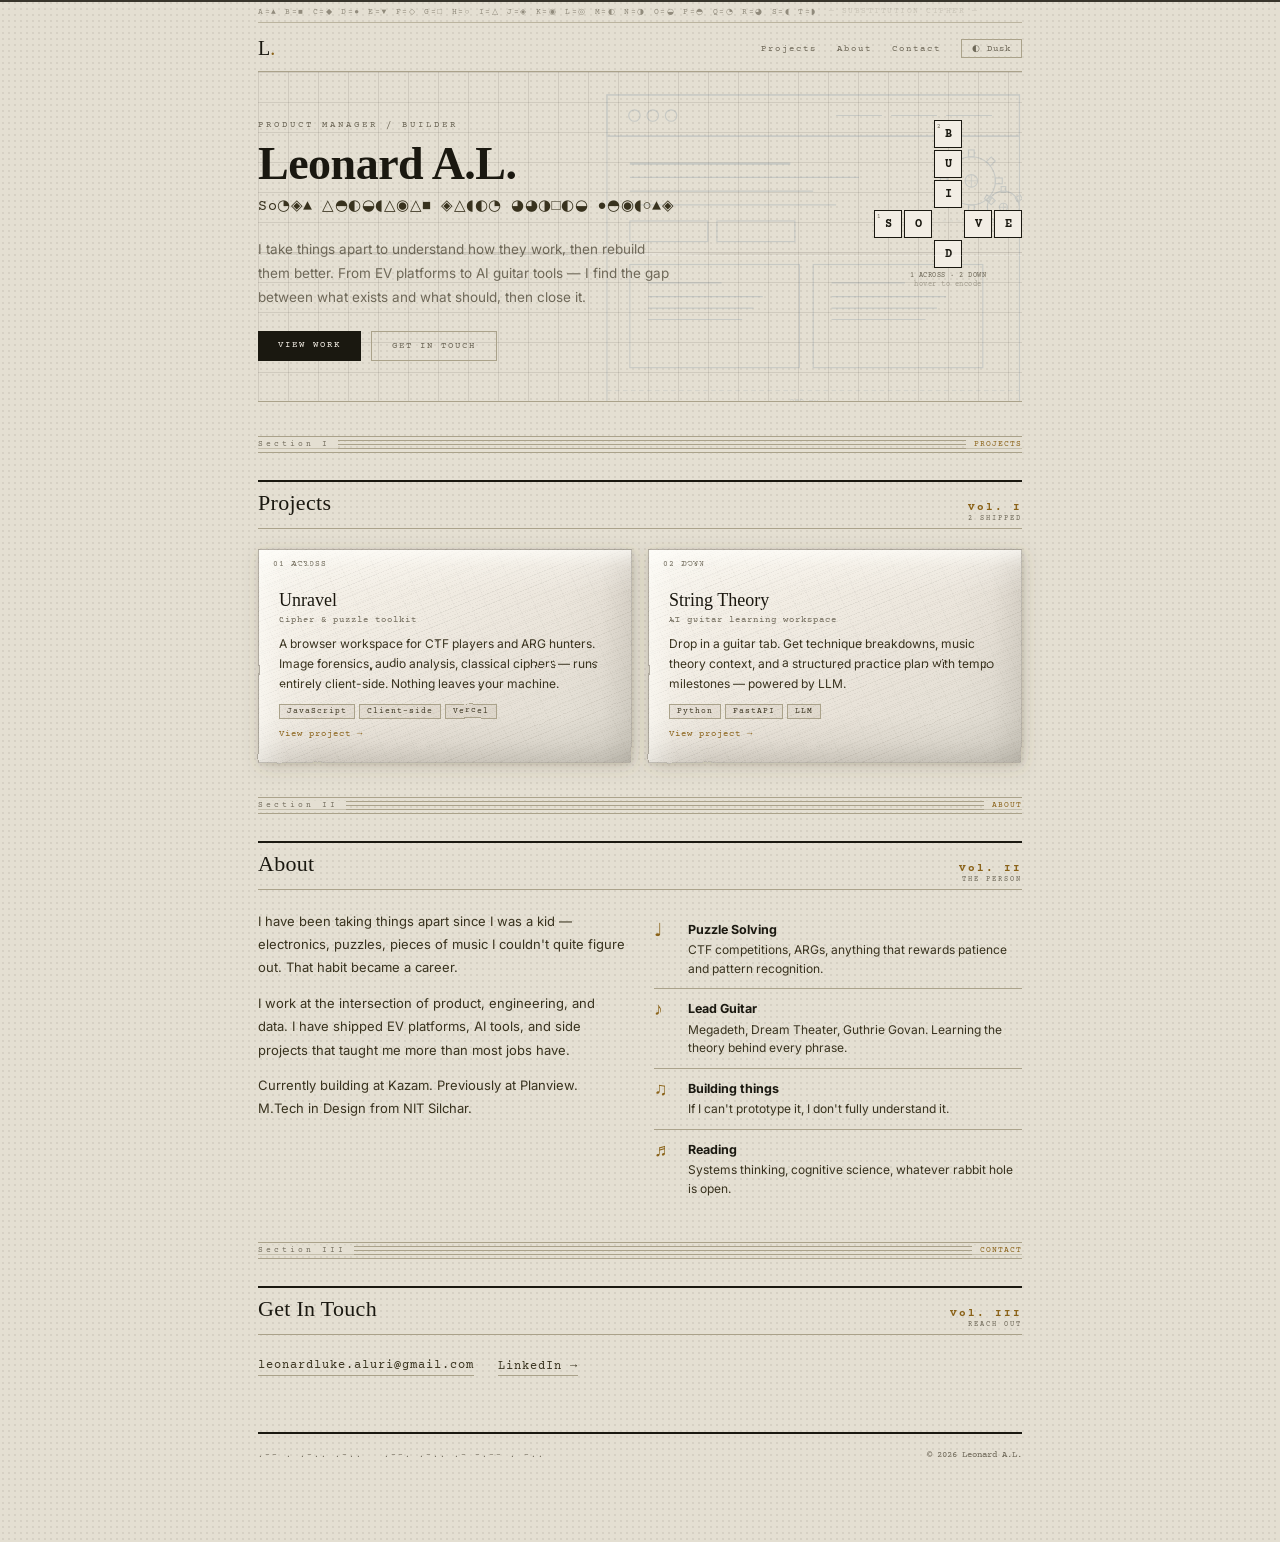
==== commit 8d5ad852: "Fixed broken blueprint lines and broken hero crossword" ====
--- a/index.html
+++ b/index.html
@@ -6,6 +6,7 @@
   <title>Leonard A.L. — Product Manager &amp; Builder</title>
   <meta name="description" content="Portfolio of Leonard A.L. — PM and builder working at the intersection of puzzle-solving, music, and AI." />
   <link rel="stylesheet" href="style.css" />
+  <link rel="stylesheet" href="fixes.css" />
   <link rel="preconnect" href="https://fonts.googleapis.com">
   <link rel="preconnect" href="https://fonts.gstatic.com" crossorigin>
   <link href="https://fonts.googleapis.com/css2?family=IM+Fell+English:ital@0;1&family=Courier+Prime:wght@400;700&family=Inter:wght@300;400;500;600&display=swap" rel="stylesheet">
@@ -49,8 +50,8 @@
 <section class="hero">
   <div class="hero-crease"></div>
 
-  <!-- Blueprint sketch: product wireframe -->
-  <svg class="blueprint-bg" viewBox="0 0 400 340" fill="none" xmlns="http://www.w3.org/2000/svg">
+  <!-- Blueprint sketch: product wireframe + gears -->
+  <svg class="blueprint-bg" viewBox="0 0 400 340" fill="none" xmlns="http://www.w3.org/2000/svg" shape-rendering="geometricPrecision">
     <!-- outer frame -->
     <rect x="20" y="20" width="360" height="300" stroke="#4a6a8a" stroke-width="1"/>
     <!-- header bar -->
@@ -90,6 +91,38 @@
     <line x1="390" y1="56" x2="390" y2="268" stroke="#4a6a8a" stroke-width=".5" stroke-dasharray="4 3"/>
     <text x="192" y="290" font-family="monospace" font-size="7" fill="#4a6a8a" text-anchor="middle">360 px</text>
     <text x="397" y="166" font-family="monospace" font-size="7" fill="#4a6a8a" text-anchor="start" transform="rotate(90,397,166)">212 px</text>
+    <!-- ─── GEARS (upper-right, empty quadrant) ─── -->
+    <!-- Large gear: 8 teeth, center (338,95) -->
+    <g transform="translate(338,95)" stroke="#4a6a8a" stroke-width="1" fill="none">
+      <circle r="21"/>
+      <circle r="5.5"/>
+      <line x1="-5.5" y1="0" x2="5.5" y2="0" stroke-width=".7"/>
+      <line x1="0" y1="-5.5" x2="0" y2="5.5" stroke-width=".7"/>
+      <rect x="-2.5" y="-27" width="5" height="6"/>
+      <rect x="-2.5" y="-27" width="5" height="6" transform="rotate(45)"/>
+      <rect x="-2.5" y="-27" width="5" height="6" transform="rotate(90)"/>
+      <rect x="-2.5" y="-27" width="5" height="6" transform="rotate(135)"/>
+      <rect x="-2.5" y="-27" width="5" height="6" transform="rotate(180)"/>
+      <rect x="-2.5" y="-27" width="5" height="6" transform="rotate(225)"/>
+      <rect x="-2.5" y="-27" width="5" height="6" transform="rotate(270)"/>
+      <rect x="-2.5" y="-27" width="5" height="6" transform="rotate(315)"/>
+    </g>
+    <!-- Small gear: 6 teeth, center (366,118) — interlocked with large gear -->
+    <g transform="translate(366,118)" stroke="#4a6a8a" stroke-width="1" fill="none">
+      <circle r="14"/>
+      <circle r="3.5"/>
+      <line x1="-3.5" y1="0" x2="3.5" y2="0" stroke-width=".7"/>
+      <line x1="0" y1="-3.5" x2="0" y2="3.5" stroke-width=".7"/>
+      <rect x="-2" y="-18" width="4" height="5"/>
+      <rect x="-2" y="-18" width="4" height="5" transform="rotate(60)"/>
+      <rect x="-2" y="-18" width="4" height="5" transform="rotate(120)"/>
+      <rect x="-2" y="-18" width="4" height="5" transform="rotate(180)"/>
+      <rect x="-2" y="-18" width="4" height="5" transform="rotate(240)"/>
+      <rect x="-2" y="-18" width="4" height="5" transform="rotate(300)"/>
+    </g>
+    <!-- Gear dimension annotation -->
+    <line x1="313" y1="130" x2="383" y2="130" stroke="#4a6a8a" stroke-width=".4" stroke-dasharray="3 3"/>
+    <text x="348" y="140" font-family="monospace" font-size="6" fill="#4a6a8a" text-anchor="middle">⌀42 + ⌀28</text>
   </svg>
 
   <div class="hero-content">
@@ -97,34 +130,34 @@
     <div class="xword-wrap">
       <div class="xw" id="xword">
         <!--       col1       col2       col3       col4       col5 -->
-        <!-- row1 -->
+        <!-- row1: BUILD starts top of col3 -->
+        <div class="xc xc-e"></div>
+        <div class="xc xc-e"></div>
+        <div class="xc xc-f" id="c-B"><span class="xc-num">2</span><span class="real">B</span><span class="enc">■</span></div>
+        <div class="xc xc-e"></div>
+        <div class="xc xc-e"></div>
+        <!-- row2 -->
+        <div class="xc xc-e"></div>
+        <div class="xc xc-e"></div>
+        <div class="xc xc-f" id="c-U"><span class="real">U</span><span class="enc">△</span></div>
+        <div class="xc xc-e"></div>
+        <div class="xc xc-e"></div>
+        <!-- row3 -->
+        <div class="xc xc-e"></div>
+        <div class="xc xc-e"></div>
+        <div class="xc xc-f" id="c-I"><span class="real">I</span><span class="enc">△</span></div>
+        <div class="xc xc-e"></div>
+        <div class="xc xc-e"></div>
+        <!-- row4: SOLVE across, L shared with BUILD (gold) -->
         <div class="xc xc-f" id="c-S"><span class="xc-num">1</span><span class="real">S</span><span class="enc">◖</span></div>
         <div class="xc xc-f" id="c-O"><span class="real">O</span><span class="enc">◒</span></div>
-        <div class="xc xc-f" id="c-L"><span class="xc-num">2</span><span class="real">L</span><span class="enc">◎</span></div>
+        <div class="xc xc-f gold" id="c-L"><span class="real">L</span><span class="enc">◎</span></div>
         <div class="xc xc-f" id="c-V"><span class="real">V</span><span class="enc">▼</span></div>
         <div class="xc xc-f" id="c-E"><span class="real">E</span><span class="enc">▼</span></div>
-        <!-- row2 -->
-        <div class="xc xc-e"></div>
-        <div class="xc xc-e"></div>
-        <div class="xc xc-f" id="c-U"><span class="real">U</span><span class="enc">△</span></div>
-        <div class="xc xc-e"></div>
-        <div class="xc xc-e"></div>
-        <!-- row3 -->
-        <div class="xc xc-e"></div>
-        <div class="xc xc-e"></div>
-        <div class="xc xc-f gold" id="c-I"><span class="real">I</span><span class="enc">△</span></div>
-        <div class="xc xc-e"></div>
-        <div class="xc xc-e"></div>
-        <!-- row4 -->
+        <!-- row5: BUILD ends bottom of col3 -->
         <div class="xc xc-e"></div>
         <div class="xc xc-e"></div>
         <div class="xc xc-f" id="c-D"><span class="real">D</span><span class="enc">●</span></div>
-        <div class="xc xc-e"></div>
-        <div class="xc xc-e"></div>
-        <!-- row5 -->
-        <div class="xc xc-f" id="c-B"><span class="xc-num">3</span><span class="real">B</span><span class="enc">■</span></div>
-        <div class="xc xc-e"></div>
-        <div class="xc xc-f" id="c-L2" style="display:none"></div>
         <div class="xc xc-e"></div>
         <div class="xc xc-e"></div>
       </div>
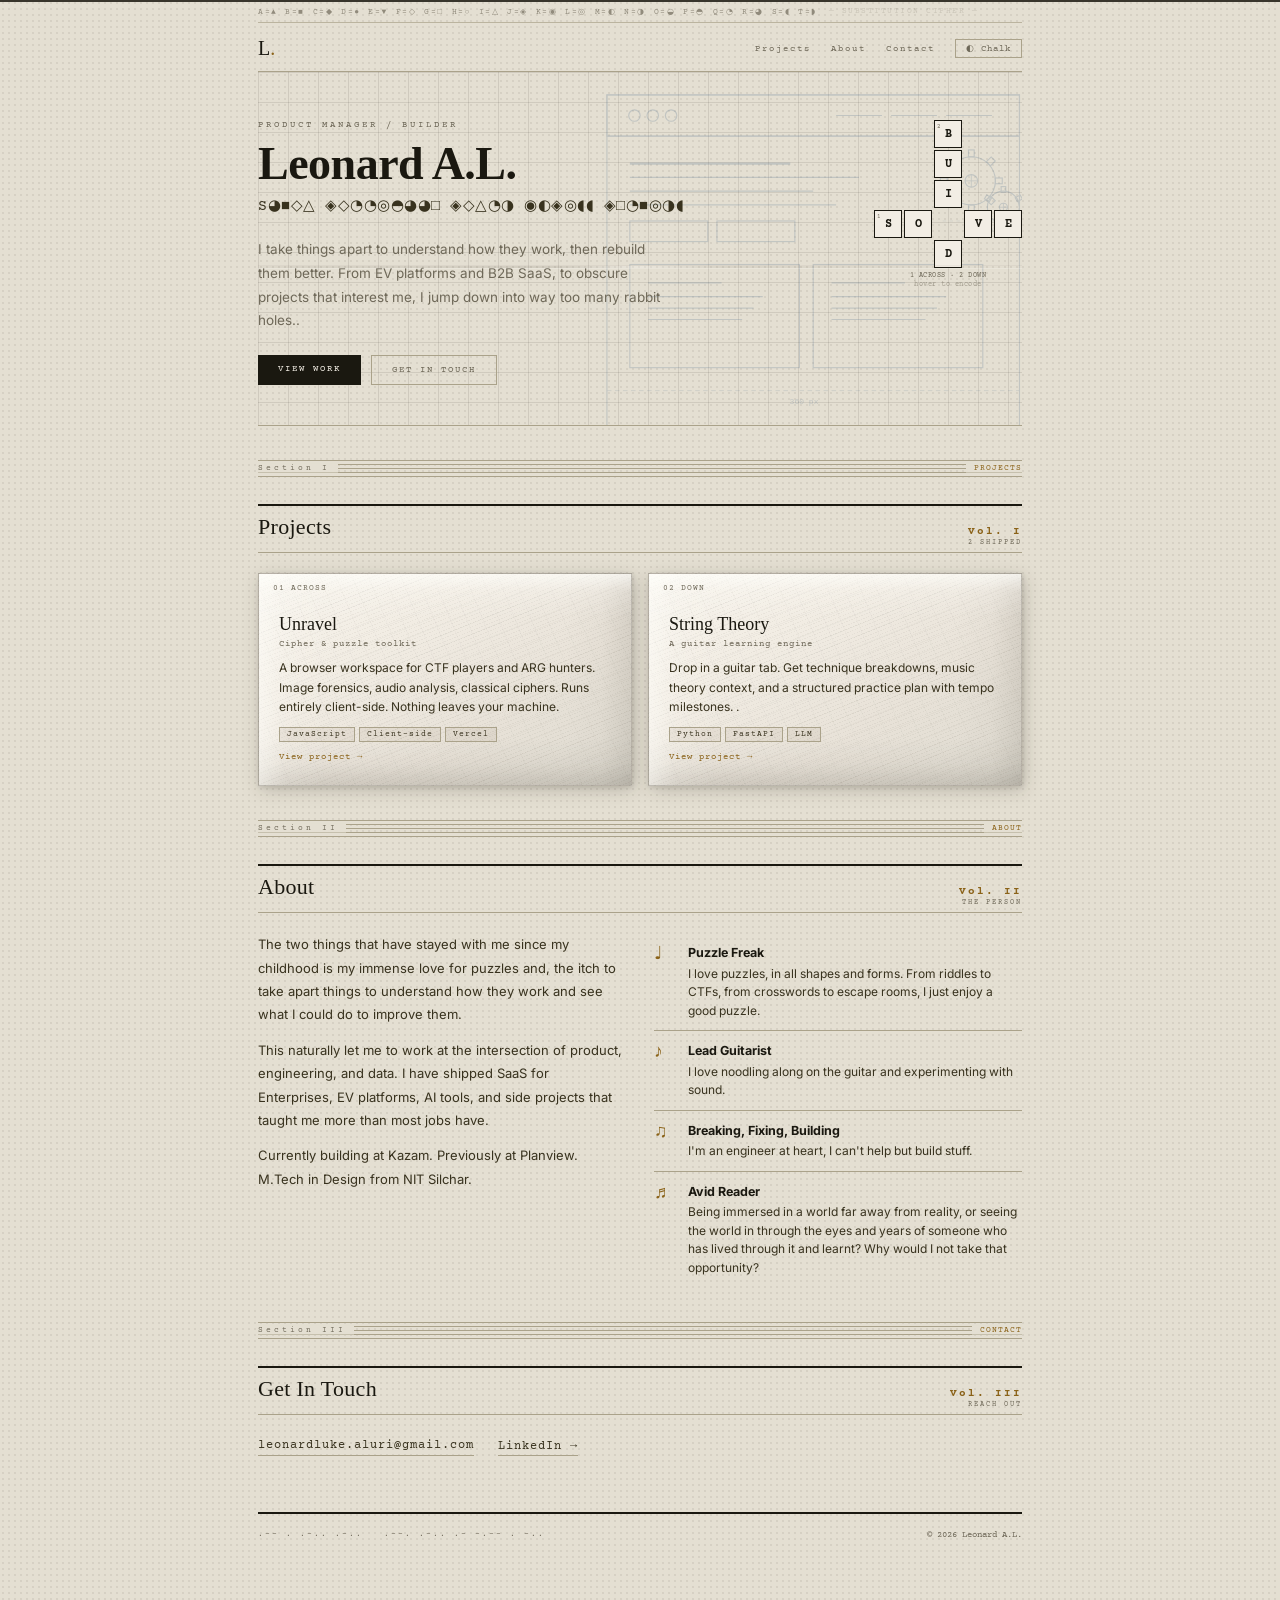
==== commit ff560a45: "Updated data and themes" ====
--- a/index.html
+++ b/index.html
@@ -9,7 +9,7 @@
   <link rel="stylesheet" href="fixes.css" />
   <link rel="preconnect" href="https://fonts.googleapis.com">
   <link rel="preconnect" href="https://fonts.gstatic.com" crossorigin>
-  <link href="https://fonts.googleapis.com/css2?family=IM+Fell+English:ital@0;1&family=Courier+Prime:wght@400;700&family=Inter:wght@300;400;500;600&display=swap" rel="stylesheet">
+  <link href="https://fonts.googleapis.com/css2?family=IM+Fell+English:ital@0;1&family=Courier+Prime:wght@400;700&family=Inter:wght@300;400;500;600&family=Rock+Salt&family=Kalam:wght@400;700&display=swap" rel="stylesheet">
   <link rel="icon" href="data:image/svg+xml,<svg xmlns='http://www.w3.org/2000/svg' viewBox='0 0 100 100'><text y='.9em' font-size='90'>◎</text></svg>" />
 </head>
 <body>
@@ -43,7 +43,7 @@
     <a href="#projects">Projects</a>
     <a href="#about">About</a>
     <a href="#contact">Contact</a>
-    <button class="mode-btn" id="modeBtn">◐ Dusk</button>
+    <button class="mode-btn" id="modeBtn">◐ Chalk</button>
   </div>
 </nav>
 
@@ -170,8 +170,7 @@
     <div class="hero-decode" id="heroTagline">◖ ◒ ◎ ● ▼ &nbsp; ◓ ◕ ◒ ■ ◎ ▼ ◐ ◖</div>
     <p class="hero-bio">
       I take things apart to understand how they work, then rebuild them better.
-      From EV platforms to AI guitar tools — I find the gap between what exists
-      and what should, then close it.
+      From EV platforms and B2B SaaS, to obscure projects that interest me, I jump down into way too many rabbit holes..
     </p>
     <div class="hero-cta">
       <a href="#projects" class="btn-p">View Work</a>
@@ -200,7 +199,7 @@
     <div class="card-sub">Cipher &amp; puzzle toolkit</div>
     <div class="card-desc">
       A browser workspace for CTF players and ARG hunters. Image forensics,
-      audio analysis, classical ciphers — runs entirely client-side.
+      audio analysis, classical ciphers. Runs entirely client-side.
       Nothing leaves your machine.
     </div>
     <div class="card-tags">
@@ -214,10 +213,10 @@
   <a href="https://tab-fg52.vercel.app/" target="_blank" rel="noopener" class="pcard">
     <span class="card-num">02 DOWN</span>
     <div class="card-title">String Theory</div>
-    <div class="card-sub">AI guitar learning workspace</div>
+    <div class="card-sub">A guitar learning engine</div>
     <div class="card-desc">
       Drop in a guitar tab. Get technique breakdowns, music theory context,
-      and a structured practice plan with tempo milestones — powered by LLM.
+      and a structured practice plan with tempo milestones. .
     </div>
     <div class="card-tags">
       <span class="tag">Python</span>
@@ -244,12 +243,10 @@
 <div class="about-grid">
   <div>
     <p class="about-p">
-      I have been taking things apart since I was a kid — electronics, puzzles,
-      pieces of music I couldn't quite figure out. That habit became a career.
+      The two things that have stayed with me since my childhood is my immense love for puzzles and, the itch to take apart things to understand how they work and see what I could do to improve them.
     </p>
     <p class="about-p">
-      I work at the intersection of product, engineering, and data. I have shipped
-      EV platforms, AI tools, and side projects that taught me more than most jobs have.
+      This naturally let me to work at the intersection of product, engineering, and data. I have shipped SaaS for Enterprises, EV platforms, AI tools, and side projects that taught me more than most jobs have.
     </p>
     <p class="about-p">
       Currently building at Kazam. Previously at Planview.
@@ -260,29 +257,29 @@
     <div class="interest">
       <span class="note-icon">♩</span>
       <div class="int-text">
-        <strong>Puzzle Solving</strong>
-        CTF competitions, ARGs, anything that rewards patience and pattern recognition.
+        <strong>Puzzle Freak</strong>
+        I love puzzles, in all shapes and forms. From riddles to CTFs, from crosswords to escape rooms, I just enjoy a good puzzle.
       </div>
     </div>
     <div class="interest">
       <span class="note-icon">♪</span>
       <div class="int-text">
-        <strong>Lead Guitar</strong>
-        Megadeth, Dream Theater, Guthrie Govan. Learning the theory behind every phrase.
+        <strong>Lead Guitarist</strong>
+        I love noodling along on the guitar and experimenting with sound.
       </div>
     </div>
     <div class="interest">
       <span class="note-icon">♫</span>
       <div class="int-text">
-        <strong>Building things</strong>
-        If I can't prototype it, I don't fully understand it.
+        <strong>Breaking, Fixing, Building</strong>
+        I'm an engineer at heart, I can't help but build stuff.
       </div>
     </div>
     <div class="interest">
       <span class="note-icon">♬</span>
       <div class="int-text">
-        <strong>Reading</strong>
-        Systems thinking, cognitive science, whatever rabbit hole is open.
+        <strong>Avid Reader</strong>
+        Being immersed in a world far away from reality, or seeing the world in through the eyes and years of someone who has lived through it and learnt? Why would I not take that opportunity?
       </div>
     </div>
   </div>
--- a/style.css
+++ b/style.css
@@ -25,24 +25,47 @@
   --dot-col:   rgba(28,22,10,0.07);
 }
 
-/* ── DUSK THEME — dark newsprint ── */
+/* ── BLACKBOARD THEME — chalk on board ── */
 html.dusk {
-  --bg:        #1e1c14;
-  --paper:     #18160e;
-  --card-bg:   #252218;
-  --ink:       #eee8d8;
-  --ink2:      #c8c0a8;
-  --faded:     #807860;
-  --border:    #3e3a2a;
-  --gold:      #c09030;
-  --gold-lt:   #d8a848;
-  --blue:      #6888aa;
-  --blue-dim:  rgba(104,136,170,0.09);
-  --grid-ln:   rgba(220,210,180,0.07);
-  --btn-bg:    #eee8d8;
-  --btn-txt:   #1a1810;
-  --staff-ln:  #3e3a2a;
-  --dot-col:   rgba(220,210,180,0.055);
+
+  /* ┌─────────────────────────────────────────────────────────────┐
+     │  BOARD COLOR — change these two to repaint the blackboard   │
+     │                                                             │
+     │  Options tried:                                             │
+     │    Green board   #1b2218  (noticeable green tint)           │
+     │    Dark slate    #141814  (very faint green, almost black)  │
+     │    Near-black ✓  #0f1210  (current — trace of green)        │
+     │    Pure black    #111111  (no color identity)               │
+     │                                                             │
+     │  --bg    = main board surface                               │
+     │  --paper = slightly darker recessed surface                 │
+     └─────────────────────────────────────────────────────────────┘ */
+  --bg:        #0f1210;   /* ← BOARD COLOR — change this */
+  --paper:     #0b0e0b;   /* ← BOARD RECESS — usually 4-5 shades darker than --bg */
+
+  --card-bg:   #151a13;
+  --ink:       #ede8d4;
+  --ink2:      #c0baa6;
+  --faded:     #887e6c;
+  --border:    rgba(237,232,212,0.22);
+  --gold:      #e8d86a;
+  --gold-lt:   #f0e48c;
+  --blue:      #98b8d4;
+  --blue-dim:  rgba(152,184,212,0.09);
+  --grid-ln:   rgba(237,232,212,0.07);
+  --btn-bg:    #ede8d4;
+  --btn-txt:   #0f1210;
+  --staff-ln:  rgba(237,232,212,0.26);
+  --dot-col:   rgba(237,232,212,0.030);
+
+  /* Blackboard surface: chalk dust dots + subtle wipe streak */
+  background:
+    radial-gradient(circle, var(--dot-col) 1px, transparent 1px),
+    linear-gradient(135deg,
+      rgba(237,232,212,0.016) 0%, transparent 40%,
+      rgba(237,232,212,0.010) 70%, transparent 100%),
+    var(--bg);
+  background-size: 6px 6px, 100% 100%, 100% 100%;
 }
 
 html {
@@ -171,12 +194,13 @@
   background:
     linear-gradient(90deg,
       transparent 0%,
-      rgba(220,210,180,0.05) 8%,
-      rgba(220,210,180,0.08) 40%,
-      rgba(255,255,255,0.07) 50%,
-      rgba(220,210,180,0.04) 60%,
+      rgba(237,232,212,0.04) 8%,
+      rgba(237,232,212,0.07) 40%,
+      rgba(237,232,212,0.05) 50%,
+      rgba(237,232,212,0.03) 60%,
       transparent 100%
     );
+  box-shadow: 0 1px 0 rgba(237,232,212,0.06), 0 -1px 0 rgba(237,232,212,0.03);
 }
 
 .blueprint-bg {
@@ -188,13 +212,13 @@
   opacity: .18;
   transition: opacity .35s;
 }
-html.dusk .blueprint-bg { opacity: .09; }
+html.dusk .blueprint-bg { opacity: .11; }
 html.dusk .blueprint-bg line,
 html.dusk .blueprint-bg rect,
 html.dusk .blueprint-bg circle,
 html.dusk .blueprint-bg ellipse,
-html.dusk .blueprint-bg path { stroke: #7a9fcc !important; }
-html.dusk .blueprint-bg text { fill: #7a9fcc !important; }
+html.dusk .blueprint-bg path { stroke: #98b8d4 !important; }
+html.dusk .blueprint-bg text { fill: #98b8d4 !important; }
 
 .hero-content { position: relative; z-index: 2; }
 
@@ -448,41 +472,42 @@
   background:
     repeating-linear-gradient(
       -22deg, transparent 0px, transparent 3px,
-      rgba(220,210,180,0.060) 3px, rgba(220,210,180,0.060) 3.5px
+      rgba(237,232,212,0.048) 3px, rgba(237,232,212,0.048) 3.5px
     ),
     repeating-linear-gradient(
       -22deg, transparent 0px, transparent 9px,
-      rgba(220,210,180,0.030) 9px, rgba(220,210,180,0.030) 10px
+      rgba(237,232,212,0.024) 9px, rgba(237,232,212,0.024) 10px
     ),
     repeating-linear-gradient(
       68deg, transparent 0px, transparent 14px,
-      rgba(220,210,180,0.020) 14px, rgba(220,210,180,0.020) 15px
-    ),
-    linear-gradient(148deg, #2c2820 0%, #252118 30%, #1e1a12 65%, #18150e 100%);
-  border-color: rgba(220,210,180,0.16);
+      rgba(237,232,212,0.016) 14px, rgba(237,232,212,0.016) 15px
+    ),
+    /* ↓ CARD BASE GRADIENT — keep these ~4-8 shades lighter than --bg */
+    linear-gradient(148deg, #1a1f17 0%, #151910 30%, #0f1210 65%, #0c0e09 100%);
+  border: 1px solid rgba(237,232,212,0.20);
   filter:
     url(#pencil-edge)
-    drop-shadow(2px 4px 10px rgba(0,0,0,0.45))
-    drop-shadow(1px 1px 2px rgba(0,0,0,0.28));
+    drop-shadow(2px 4px 10px rgba(0,0,0,0.55))
+    drop-shadow(1px 1px 3px rgba(0,0,0,0.35));
 }
 html.dusk .pcard::before {
   background:
-    linear-gradient(180deg, rgba(220,210,180,0.22) 0%, rgba(220,210,180,0.05) 8%, transparent 20%),
-    linear-gradient(90deg,  rgba(220,210,180,0.16) 0%, rgba(220,210,180,0.04) 7%, transparent 18%),
-    linear-gradient(0deg,   rgba(0,0,0,0.28) 0%,   rgba(0,0,0,0.07) 10%, transparent 22%),
-    linear-gradient(270deg, rgba(0,0,0,0.20) 0%,   rgba(0,0,0,0.05) 8%,  transparent 18%);
+    linear-gradient(180deg, rgba(237,232,212,0.18) 0%, rgba(237,232,212,0.05) 8%, transparent 20%),
+    linear-gradient(90deg,  rgba(237,232,212,0.13) 0%, rgba(237,232,212,0.03) 7%, transparent 18%),
+    linear-gradient(0deg,   rgba(0,0,0,0.22) 0%,   rgba(0,0,0,0.06) 10%, transparent 22%),
+    linear-gradient(270deg, rgba(0,0,0,0.16) 0%,   rgba(0,0,0,0.04) 8%,  transparent 18%);
 }
 html.dusk .pcard:hover {
   filter:
     url(#pencil-edge)
-    drop-shadow(3px 8px 18px rgba(0,0,0,0.58))
-    drop-shadow(1px 2px 4px rgba(0,0,0,0.38));
+    drop-shadow(3px 8px 18px rgba(0,0,0,0.65))
+    drop-shadow(1px 2px 5px rgba(0,0,0,0.45));
 }
 html.dusk .pcard:active {
   filter:
     url(#pencil-edge)
-    drop-shadow(1px 2px 5px rgba(0,0,0,0.32))
-    drop-shadow(0px 1px 1px rgba(0,0,0,0.22)) !important;
+    drop-shadow(1px 2px 5px rgba(0,0,0,0.38))
+    drop-shadow(0px 1px 1px rgba(0,0,0,0.25)) !important;
 }
 
 .pcard .card-num {
@@ -518,8 +543,8 @@
   font-size: 8px; color: var(--ink2); letter-spacing: 1px;
 }
 html.dusk .pcard .tag {
-  background: rgba(200,180,140,0.06);
-  border-color: var(--border); color: var(--ink2);
+  background: rgba(237,232,212,0.06);
+  border-color: rgba(237,232,212,0.18); color: var(--ink2);
 }
 .pcard .card-link {
   display: inline-block; margin-top: 10px; position: relative;
@@ -600,3 +625,92 @@
   0%, 100% { opacity: .5; }
   50%       { opacity: 1; }
 }
+
+/* ── BLACKBOARD MODE — chalk typography & line effects ── */
+
+/* Rock Salt headings: heavy chalk dust — rough imperfect letterforms */
+html.dusk .hero-name {
+  font-family: 'Rock Salt', cursive;
+  font-size: 38px;
+  font-weight: 400;
+  letter-spacing: -1px;
+  opacity: 0.88;
+  text-shadow:
+    0 0 8px rgba(237,232,212,0.40),
+    2px 1px 0 rgba(237,232,212,0.08),
+    -2px -1px 0 rgba(237,232,212,0.06),
+    1px -1px 0 rgba(237,232,212,0.05),
+    -1px 1px 0 rgba(237,232,212,0.05),
+    0 0 2px rgba(237,232,212,0.50);
+}
+html.dusk .sec-title-text {
+  font-family: 'Rock Salt', cursive;
+  font-size: 18px;
+  font-weight: 400;
+  opacity: 0.88;
+  text-shadow:
+    0 0 6px rgba(237,232,212,0.38),
+    2px 1px 0 rgba(237,232,212,0.07),
+    -2px -1px 0 rgba(237,232,212,0.05),
+    1px -1px 0 rgba(237,232,212,0.04),
+    -1px 1px 0 rgba(237,232,212,0.04),
+    0 0 2px rgba(237,232,212,0.45);
+}
+html.dusk .pcard .card-title {
+  font-family: 'Rock Salt', cursive;
+  font-size: 15px;
+  font-weight: 400;
+  opacity: 0.88;
+  text-shadow:
+    0 0 5px rgba(237,232,212,0.35),
+    1px 1px 0 rgba(237,232,212,0.06),
+    -1px -1px 0 rgba(237,232,212,0.05),
+    0 0 2px rgba(237,232,212,0.42);
+}
+
+/* Decode tagline + cipher strip: boost visibility in chalk mode */
+html.dusk .hero-decode {
+  color: var(--ink);
+  opacity: 0.82;
+  text-shadow:
+    0 0 4px rgba(237,232,212,0.22),
+    1px 0 0 rgba(237,232,212,0.04),
+    -1px 0 0 rgba(237,232,212,0.04);
+}
+
+/* Kalam nav logo: handwritten chalk, lighter touch */
+html.dusk .nav-logo {
+  font-family: 'Kalam', cursive;
+  font-size: 22px;
+  font-weight: 700;
+  text-shadow:
+    0 0 4px rgba(237,232,212,0.28),
+    1px 0 0 rgba(237,232,212,0.05),
+    -1px 0 0 rgba(237,232,212,0.05);
+}
+
+/* Chalk rule: masthead becomes a chalk line with faint dusty halo */
+html.dusk .masthead-rule {
+  box-shadow: 0 1px 1px rgba(237,232,212,0.06), 0 -1px 0 rgba(237,232,212,0.04);
+}
+
+/* Chalk section rule: top border of section banner looks like a chalk line */
+html.dusk .sec-banner {
+  border-top-color: rgba(237,232,212,0.40);
+  box-shadow: 0 -1px 0 rgba(237,232,212,0.07);
+}
+
+/* Footer top rule as chalk line */
+html.dusk .site-footer {
+  border-top-color: rgba(237,232,212,0.40);
+}
+
+/* ── CHALK CURSOR — replaces magnifying glass in blackboard mode ──
+   SVG: angled chalk stick, cream body, left highlight, right shadow,
+   worn flat tip, two chalk-dust dots near the point.
+   Hotspot = writing tip at (5, 26).                               */
+html.dusk *,
+html.dusk *::before,
+html.dusk *::after {
+  cursor: url("data:image/svg+xml,%3Csvg xmlns='http://www.w3.org/2000/svg' width='32' height='32' viewBox='0 0 32 32'%3E%3Ccircle cx='2' cy='30' r='1.2' fill='rgba(237,232,212,0.52)'/%3E%3Ccircle cx='5' cy='31' r='0.7' fill='rgba(237,232,212,0.32)'/%3E%3Ccircle cx='0' cy='28' r='0.6' fill='rgba(237,232,212,0.28)'/%3E%3Cpath d='M6,26 L16,2 L24,5 L14,29 Z' fill='rgba(15,18,16,0.48)'/%3E%3Cpath d='M5,26 L15,2 L23,5 L13,29 Z' fill='%23e2ddd2'/%3E%3Cpath d='M5,26 L15,2 L17,3 L7,27 Z' fill='rgba(255,255,255,0.42)'/%3E%3Cpath d='M17,3 L23,5 L13,29 L10,28 Z' fill='rgba(0,0,0,0.14)'/%3E%3Cpath d='M5,26 L7,27 L10,28 L13,29 L10,30 L3,27 Z' fill='%23b8b4a8'/%3E%3Cline x1='15' y1='2' x2='23' y2='5' stroke='%23a6a296' stroke-width='1.5' stroke-linecap='butt'/%3E%3C/svg%3E") 5 26, crosshair !important;
+}
--- a/fixes.css
+++ b/fixes.css
@@ -0,0 +1,52 @@
+/*
+ * fixes.css — Tech debt patches for portfolio
+ *
+ * Loaded after style.css. Contains targeted overrides only.
+ * Each section is labelled with the issue it addresses.
+ *
+ * Issues resolved:
+ *   [CARD-TEXT]     Remove pencil-edge SVG displacement filter from cards
+ *                   — feDisplacementMap scale=1.8 was warping text (glitchy look)
+ *                   — Pencil hatching background texture is retained; only the
+ *                     full-card warp is removed. Drop shadows preserved.
+ *   [BLUEPRINT]     Nudge blueprint opacity slightly higher for better visibility
+ */
+
+/* ── [CARD-TEXT] Strip feDisplacementMap warp from project cards ── */
+/* Keep drop-shadow depth; remove url(#pencil-edge) displacement     */
+
+.pcard {
+  filter:
+    drop-shadow(2px 4px 9px rgba(28,22,10,0.18))
+    drop-shadow(1px 1px 2px rgba(28,22,10,0.12));
+}
+.pcard:hover {
+  filter:
+    drop-shadow(3px 8px 16px rgba(28,22,10,0.24))
+    drop-shadow(1px 2px 4px rgba(28,22,10,0.16));
+}
+.pcard:active {
+  filter:
+    drop-shadow(1px 2px 5px rgba(28,22,10,0.14))
+    drop-shadow(0px 1px 1px rgba(28,22,10,0.10)) !important;
+}
+
+html.dusk .pcard {
+  filter:
+    drop-shadow(2px 4px 10px rgba(0,0,0,0.55))
+    drop-shadow(1px 1px 3px rgba(0,0,0,0.35));
+}
+html.dusk .pcard:hover {
+  filter:
+    drop-shadow(3px 8px 18px rgba(0,0,0,0.65))
+    drop-shadow(1px 2px 5px rgba(0,0,0,0.45));
+}
+html.dusk .pcard:active {
+  filter:
+    drop-shadow(1px 2px 5px rgba(0,0,0,0.38))
+    drop-shadow(0px 1px 1px rgba(0,0,0,0.25)) !important;
+}
+
+/* ── [BLUEPRINT] Slight opacity bump for visibility ── */
+.blueprint-bg          { opacity: .22; }
+html.dusk .blueprint-bg { opacity: .14; }
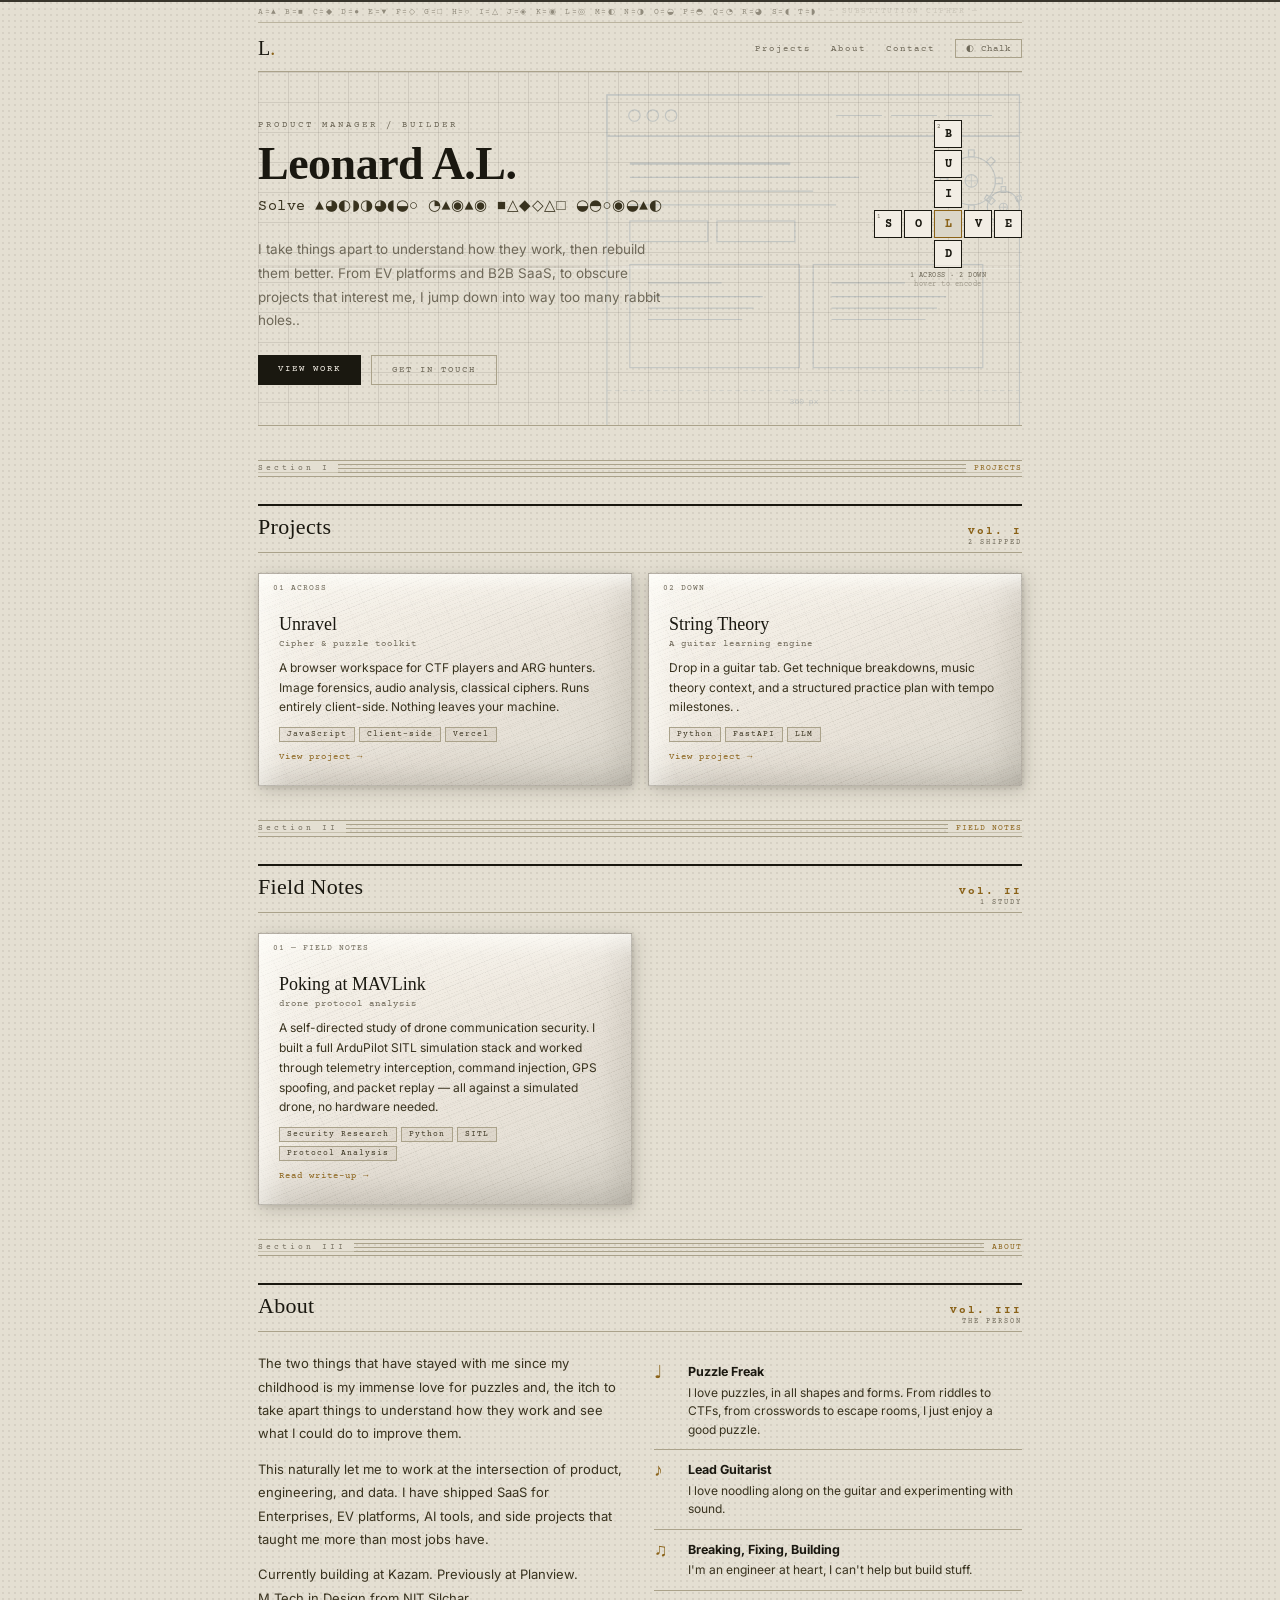
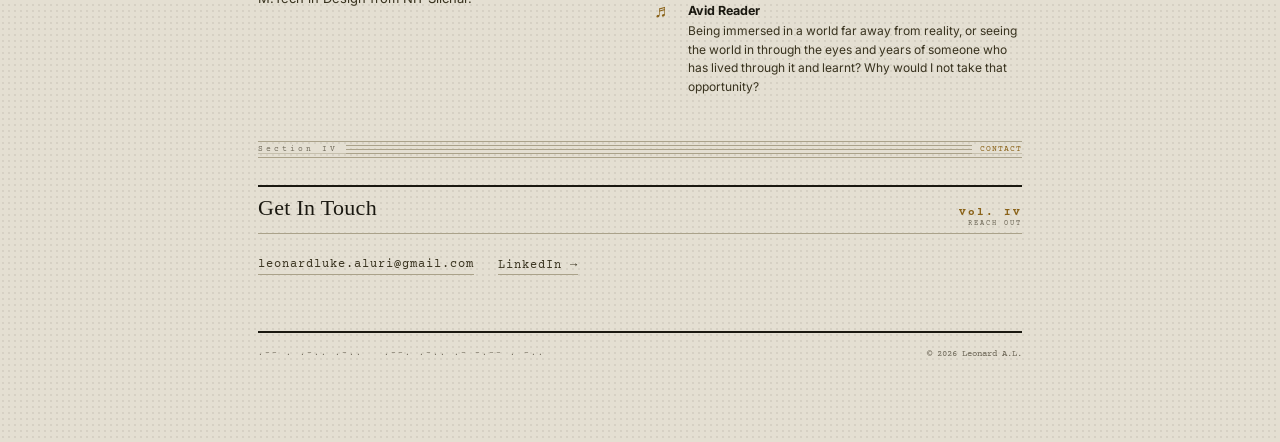
==== commit a7d00a2a: "Fix: restore files to root for GitHub Pages Moved portfolio files back to repo root — GitHub Pages r" ====
--- a/index.html
+++ b/index.html
@@ -227,15 +227,49 @@
   </a>
 </div>
 
+<!-- ── FIELD NOTES ── -->
+<div class="staff" id="labs">
+  <span class="staff-l">Section II</span>
+  <span class="staff-r">FIELD NOTES</span>
+</div>
+<div class="sec-banner">
+  <span class="sec-title-text">Field Notes</span>
+  <div class="sec-meta-wrap">
+    <span class="sec-roman">Vol. II</span>
+    <span class="sec-count">1 STUDY</span>
+  </div>
+</div>
+
+<div class="proj-grid">
+  <a href="labs/drone-mavlink.html" class="pcard">
+    <span class="card-num">01 — FIELD NOTES</span>
+    <div class="card-title">Poking at MAVLink</div>
+    <div class="card-sub">drone protocol analysis</div>
+    <div class="card-desc">
+      A self-directed study of drone communication security. I built a full
+      ArduPilot SITL simulation stack and worked through telemetry interception,
+      command injection, GPS spoofing, and packet replay — all against a
+      simulated drone, no hardware needed.
+    </div>
+    <div class="card-tags">
+      <span class="tag">Security Research</span>
+      <span class="tag">Python</span>
+      <span class="tag">SITL</span>
+      <span class="tag">Protocol Analysis</span>
+    </div>
+    <span class="card-link">Read write-up →</span>
+  </a>
+</div>
+
 <!-- ── ABOUT ── -->
 <div class="staff" id="about">
-  <span class="staff-l">Section II</span>
+  <span class="staff-l">Section III</span>
   <span class="staff-r">ABOUT</span>
 </div>
 <div class="sec-banner">
   <span class="sec-title-text">About</span>
   <div class="sec-meta-wrap">
-    <span class="sec-roman">Vol. II</span>
+    <span class="sec-roman">Vol. III</span>
     <span class="sec-count">THE PERSON</span>
   </div>
 </div>
@@ -287,13 +321,13 @@
 
 <!-- ── CONTACT ── -->
 <div class="staff" id="contact">
-  <span class="staff-l">Section III</span>
+  <span class="staff-l">Section IV</span>
   <span class="staff-r">CONTACT</span>
 </div>
 <div class="sec-banner">
   <span class="sec-title-text">Get In Touch</span>
   <div class="sec-meta-wrap">
-    <span class="sec-roman">Vol. III</span>
+    <span class="sec-roman">Vol. IV</span>
     <span class="sec-count">REACH OUT</span>
   </div>
 </div>
